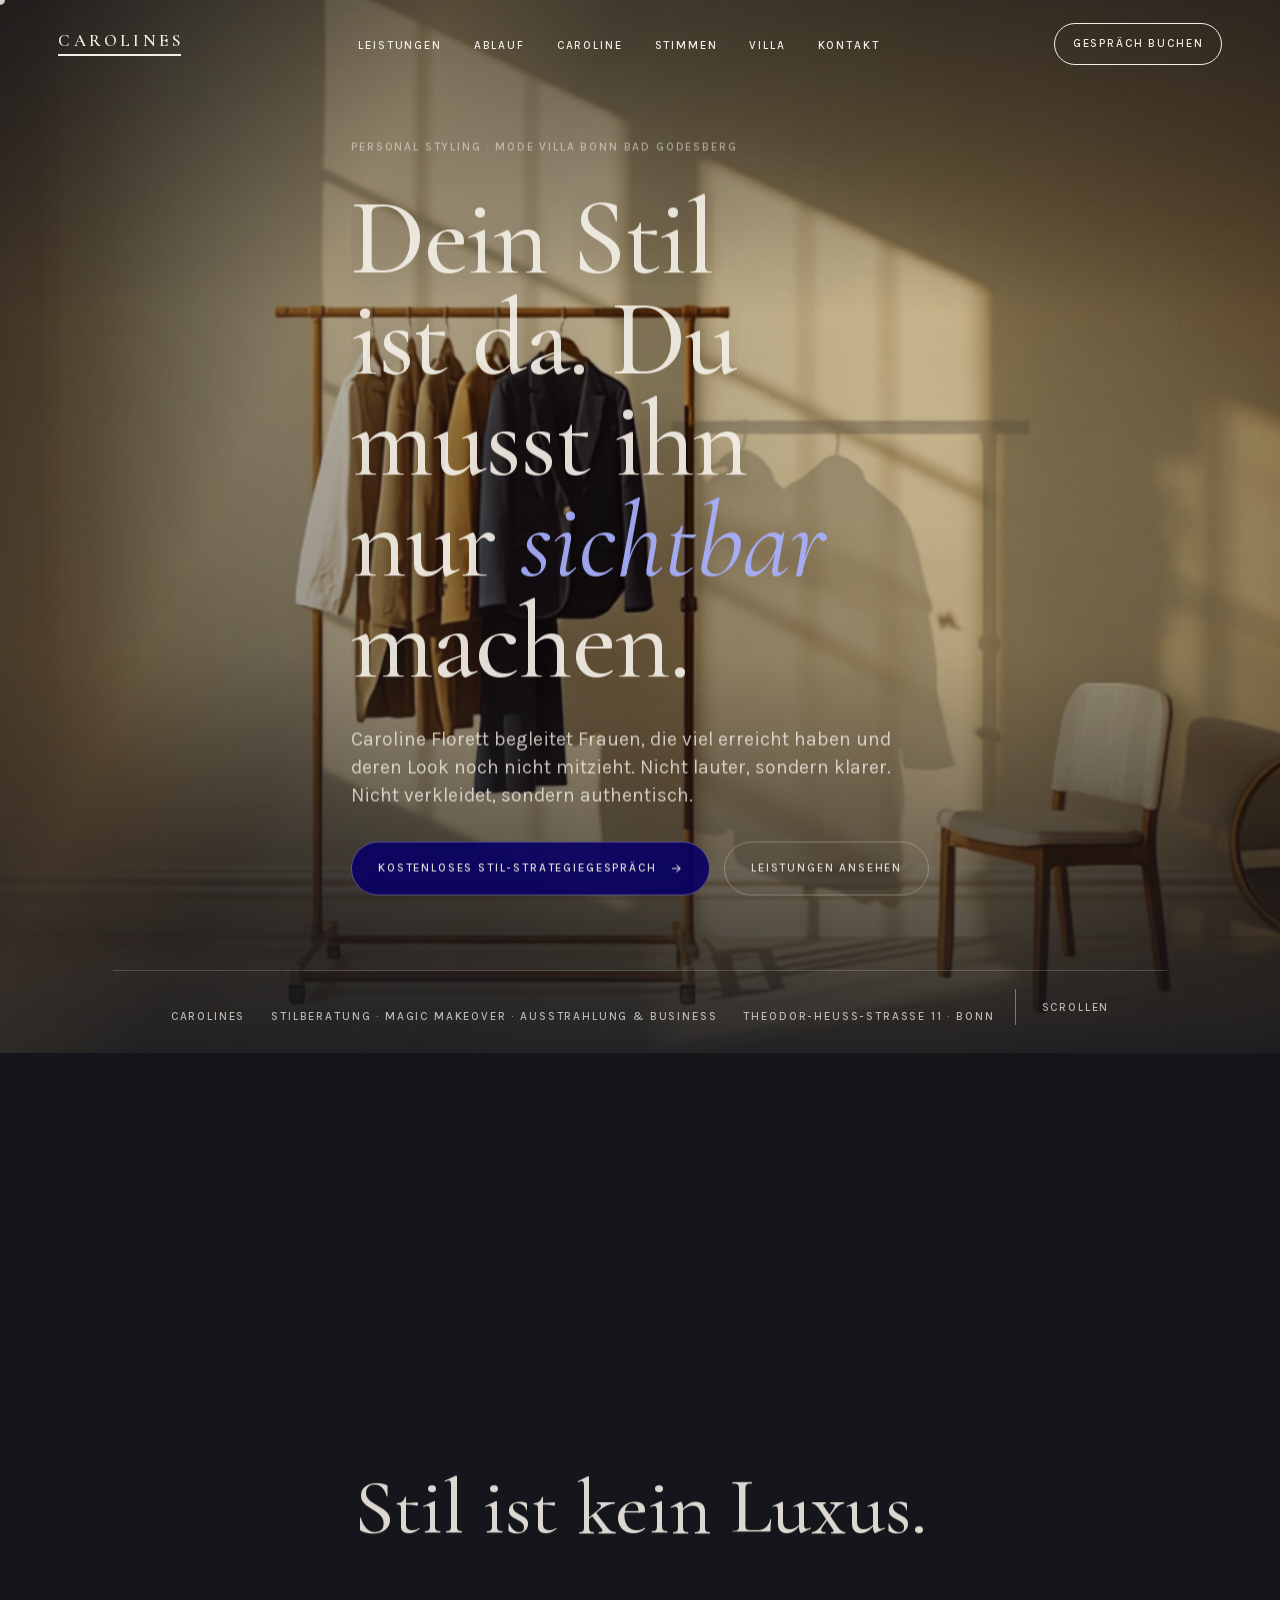
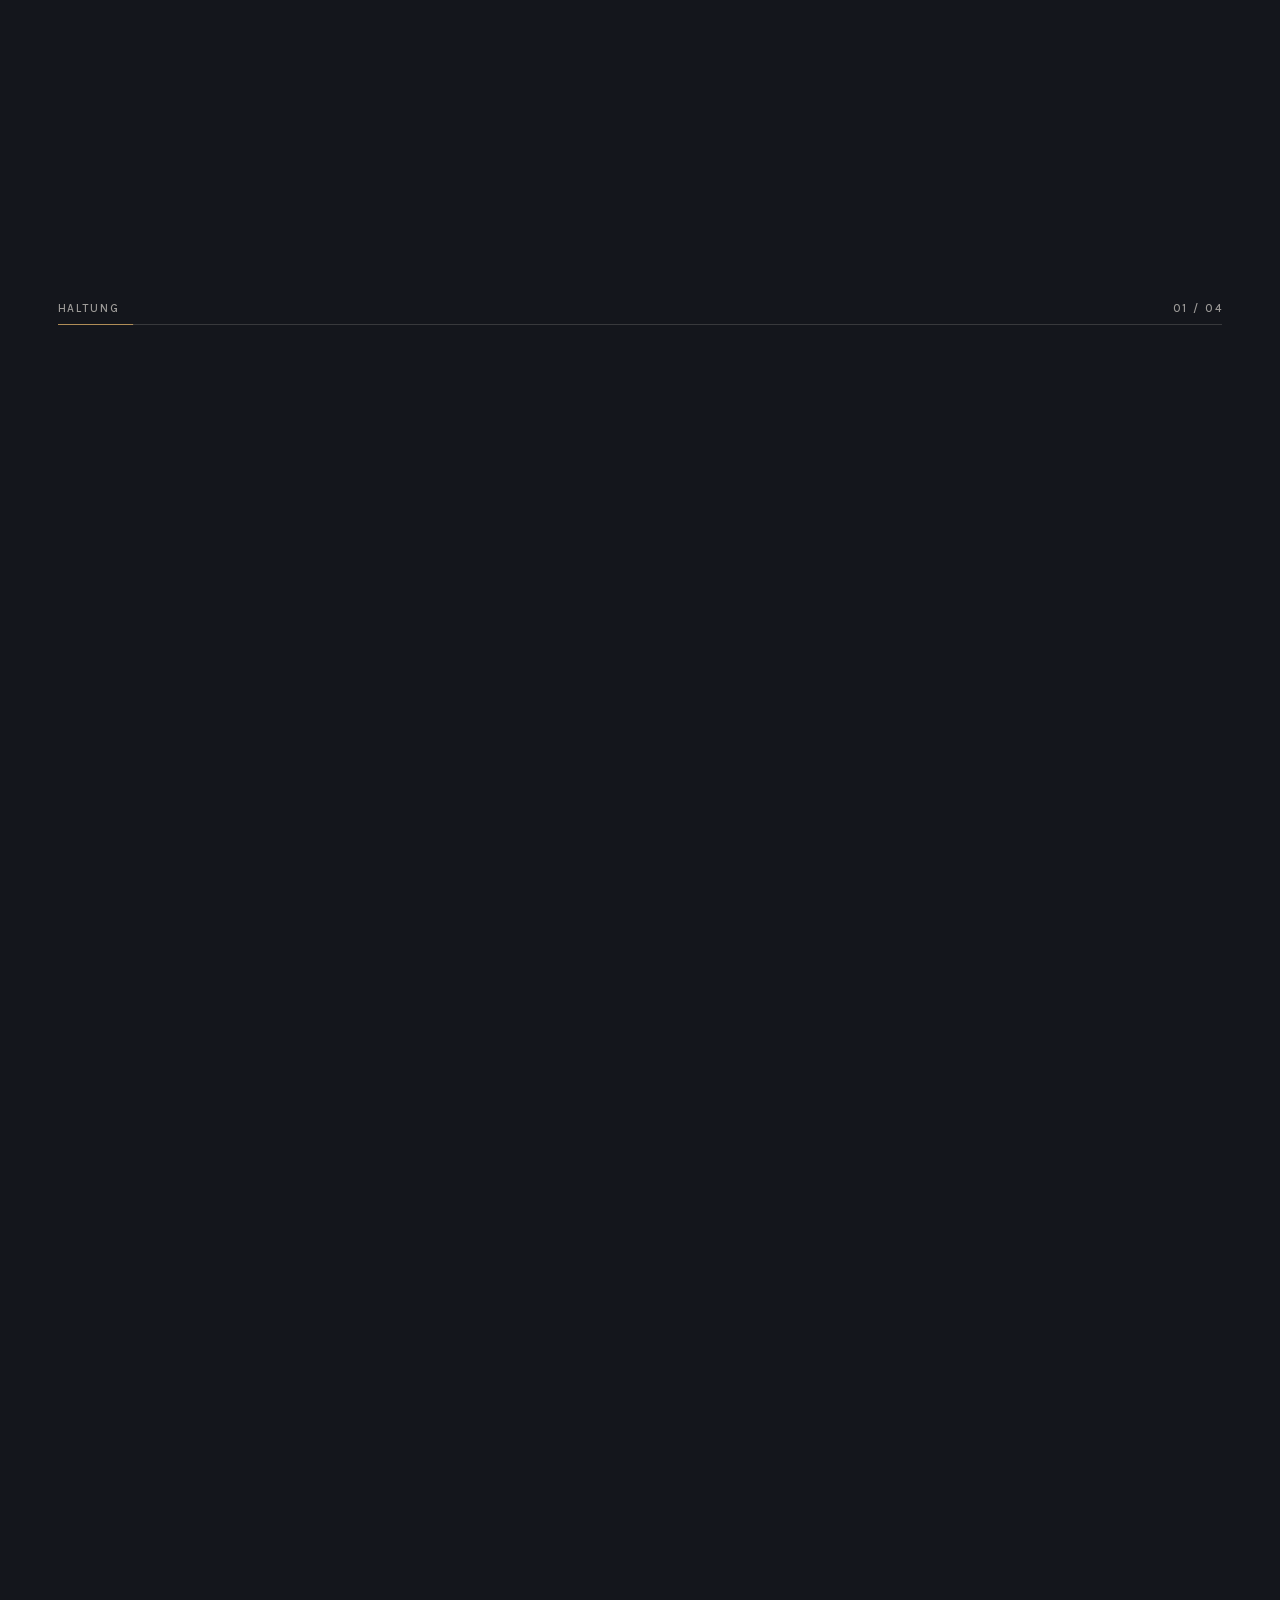
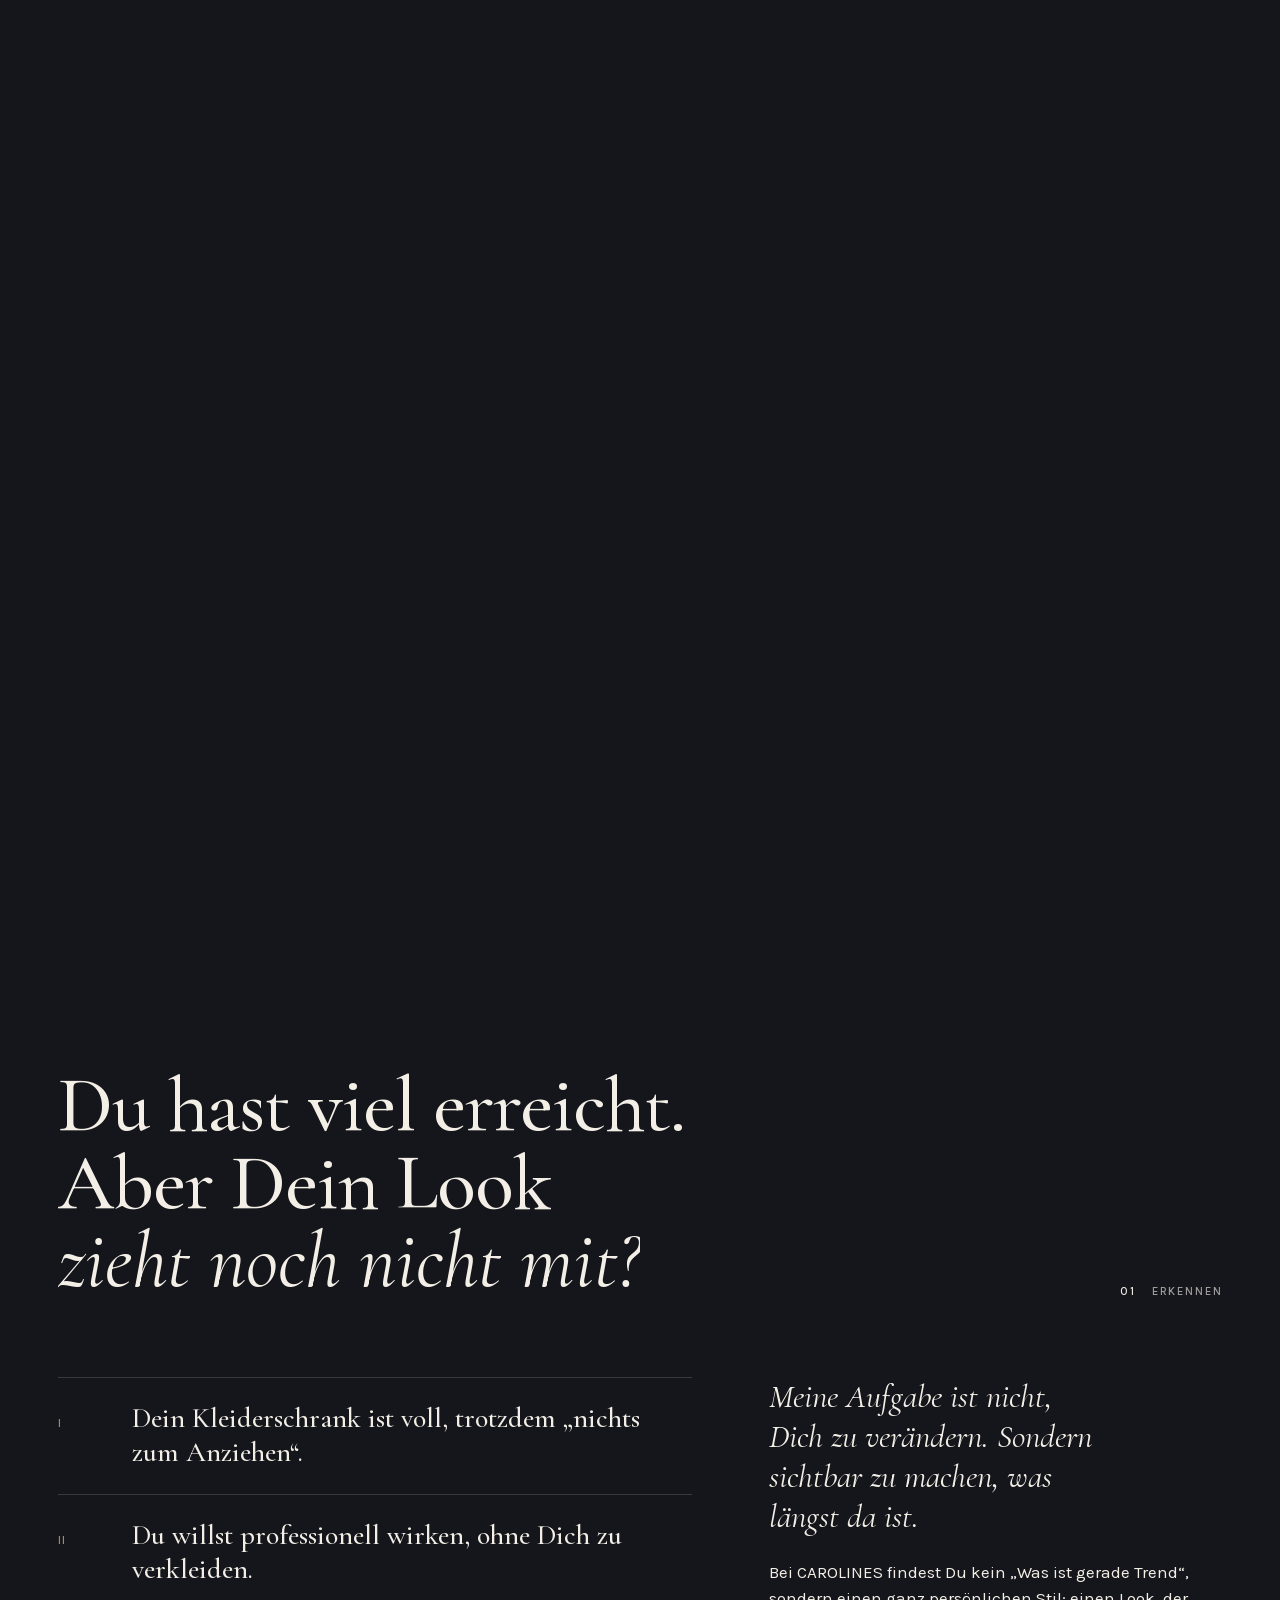
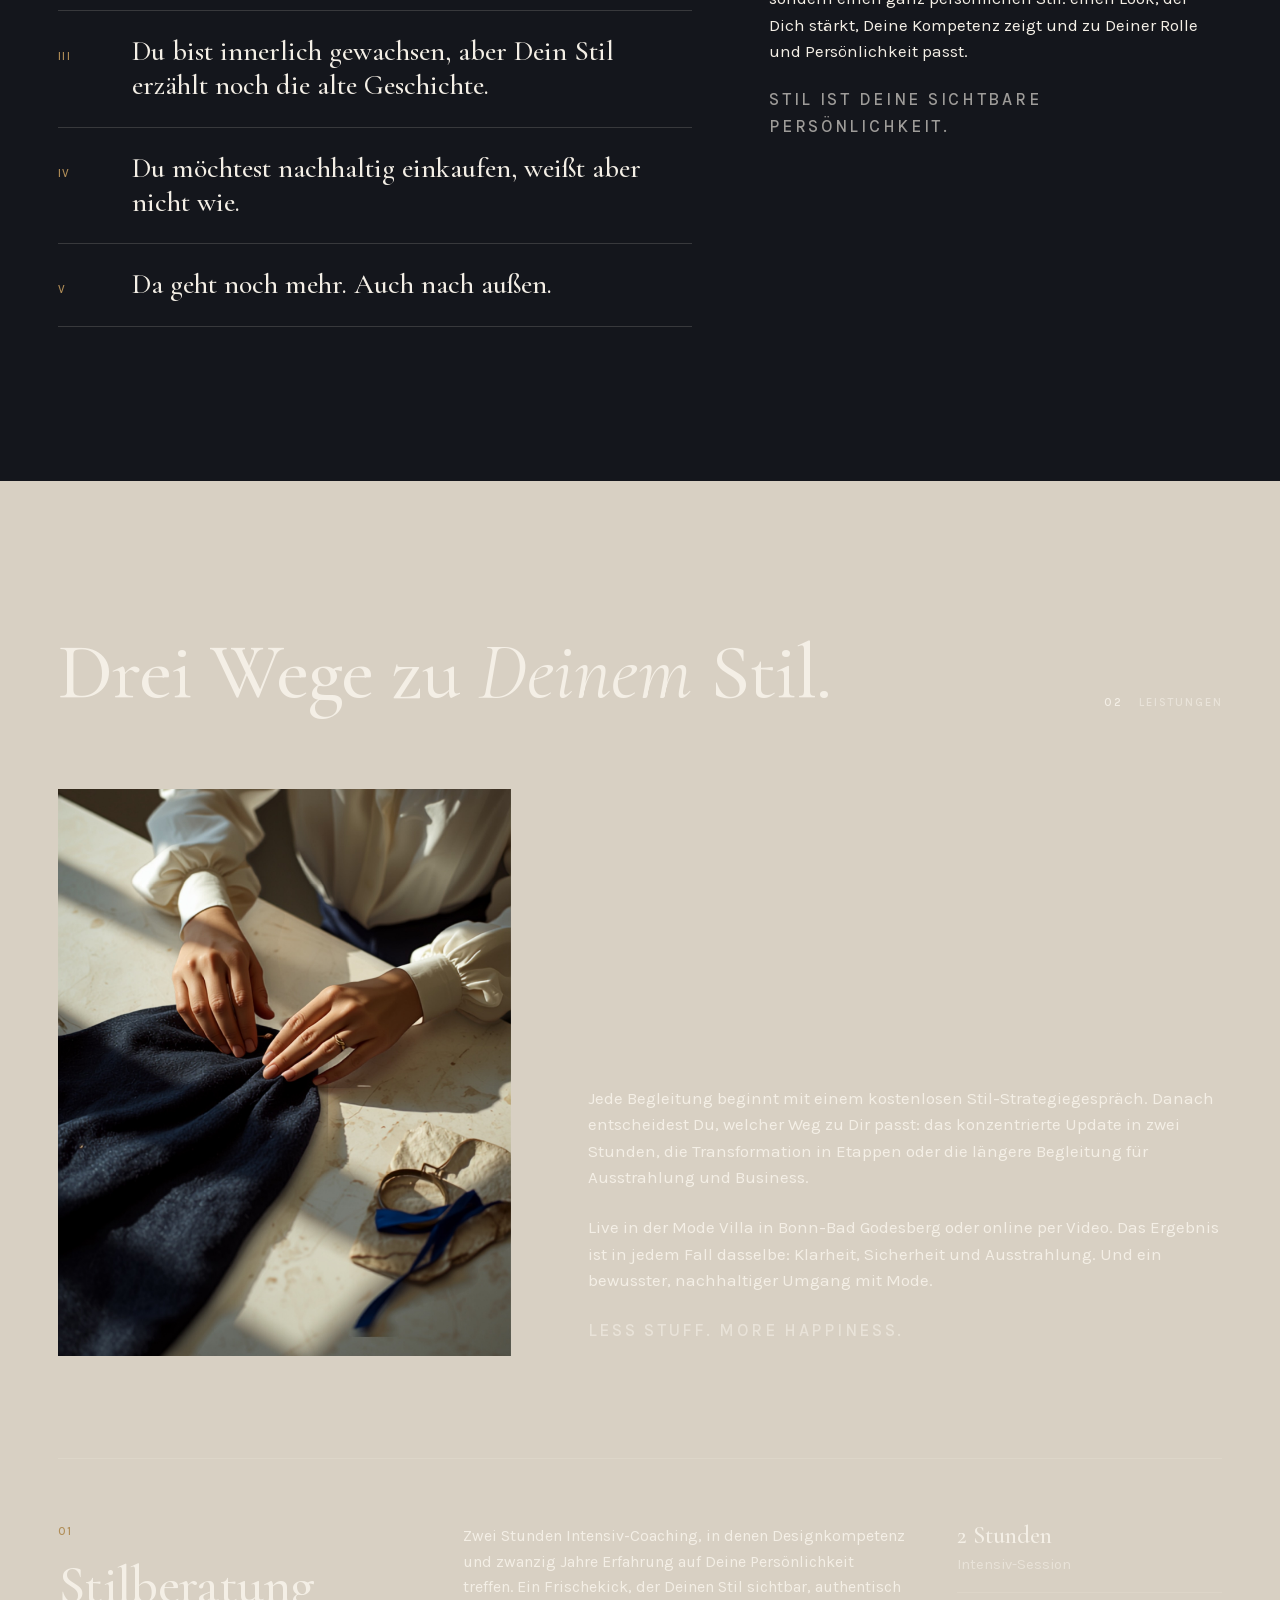
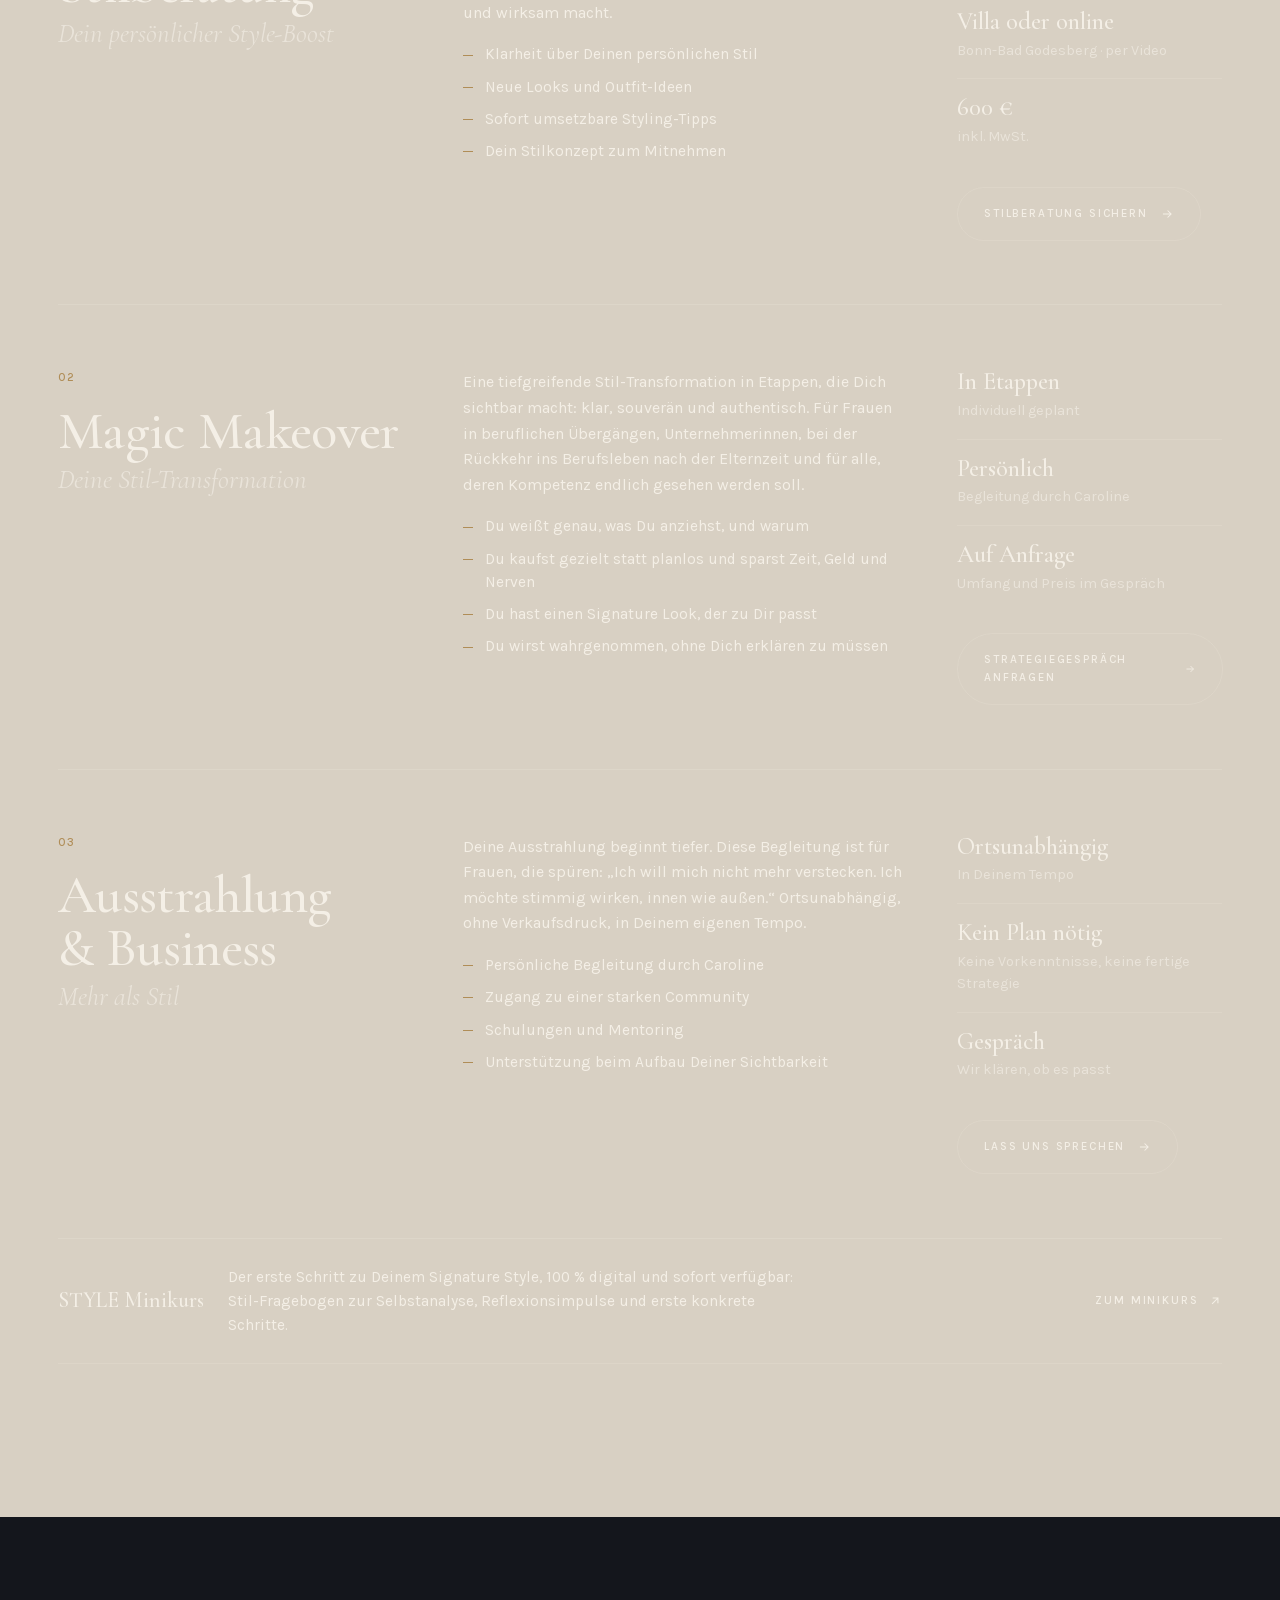
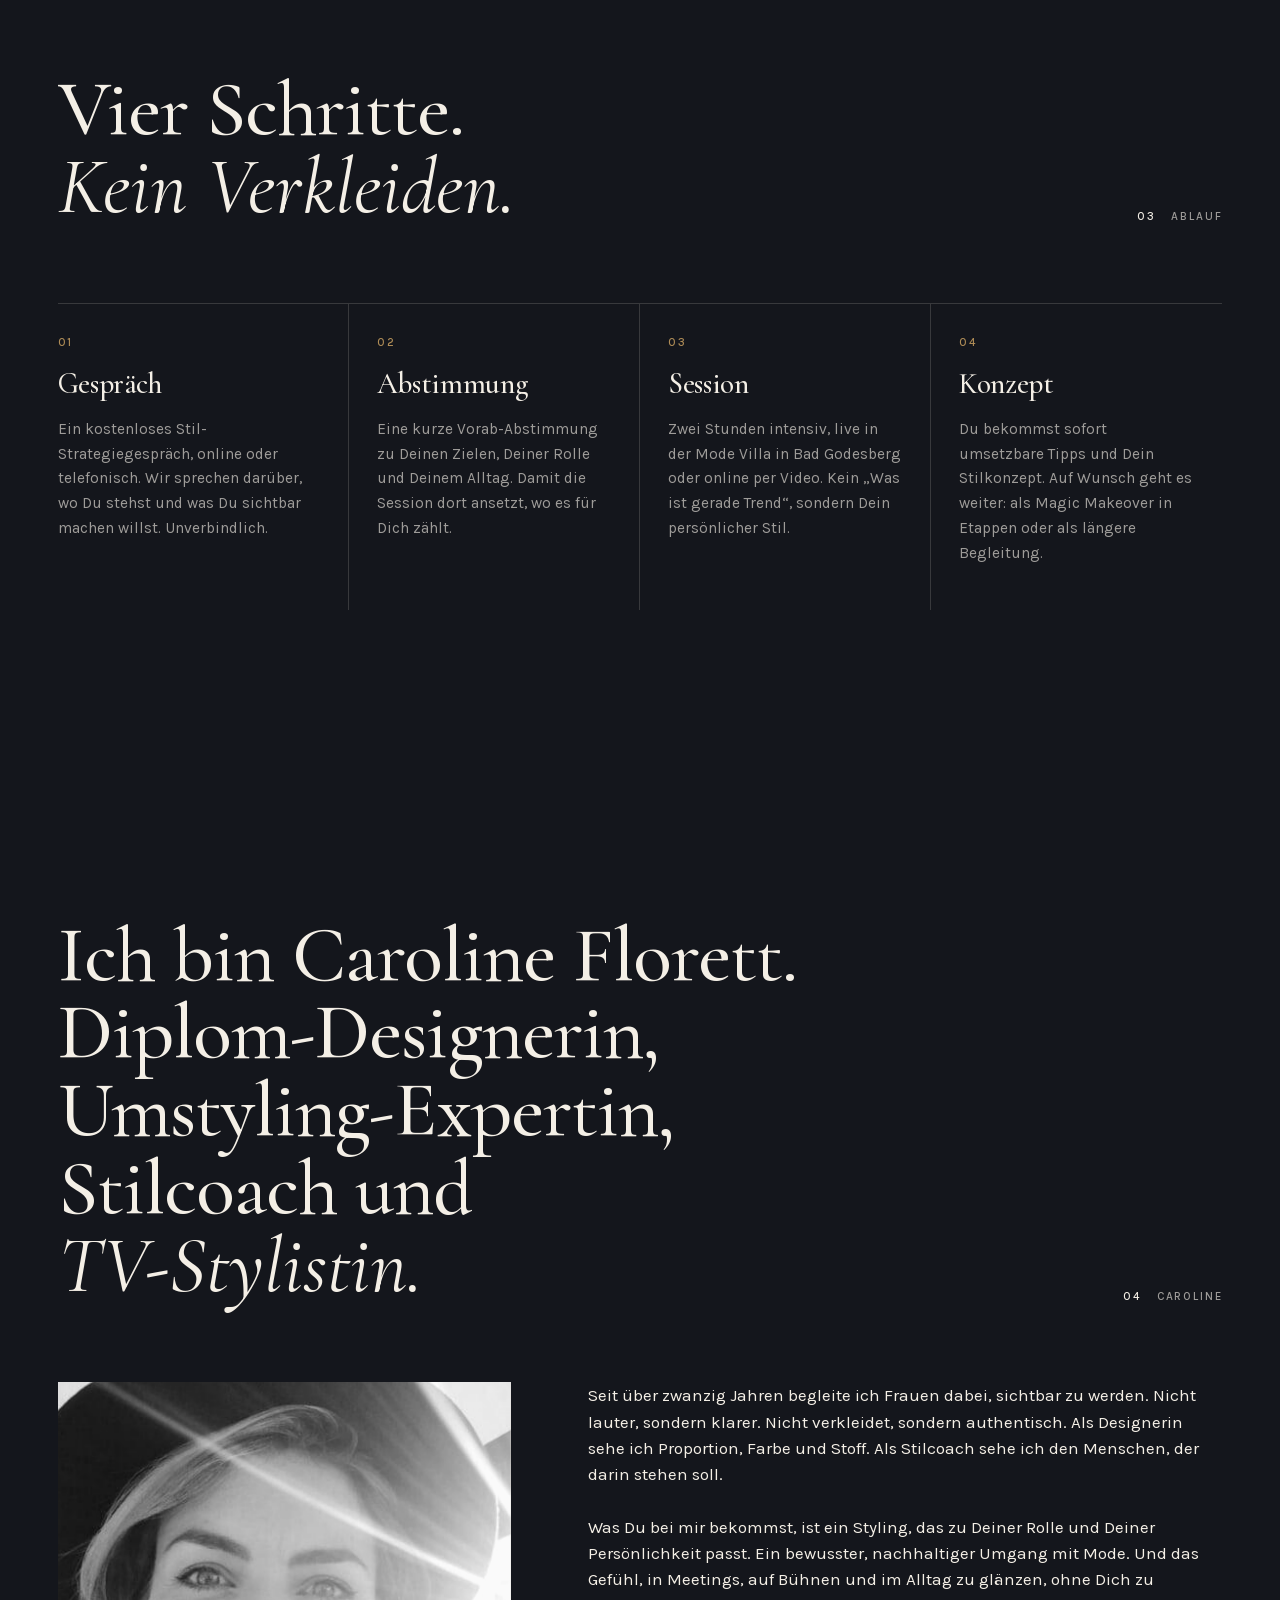
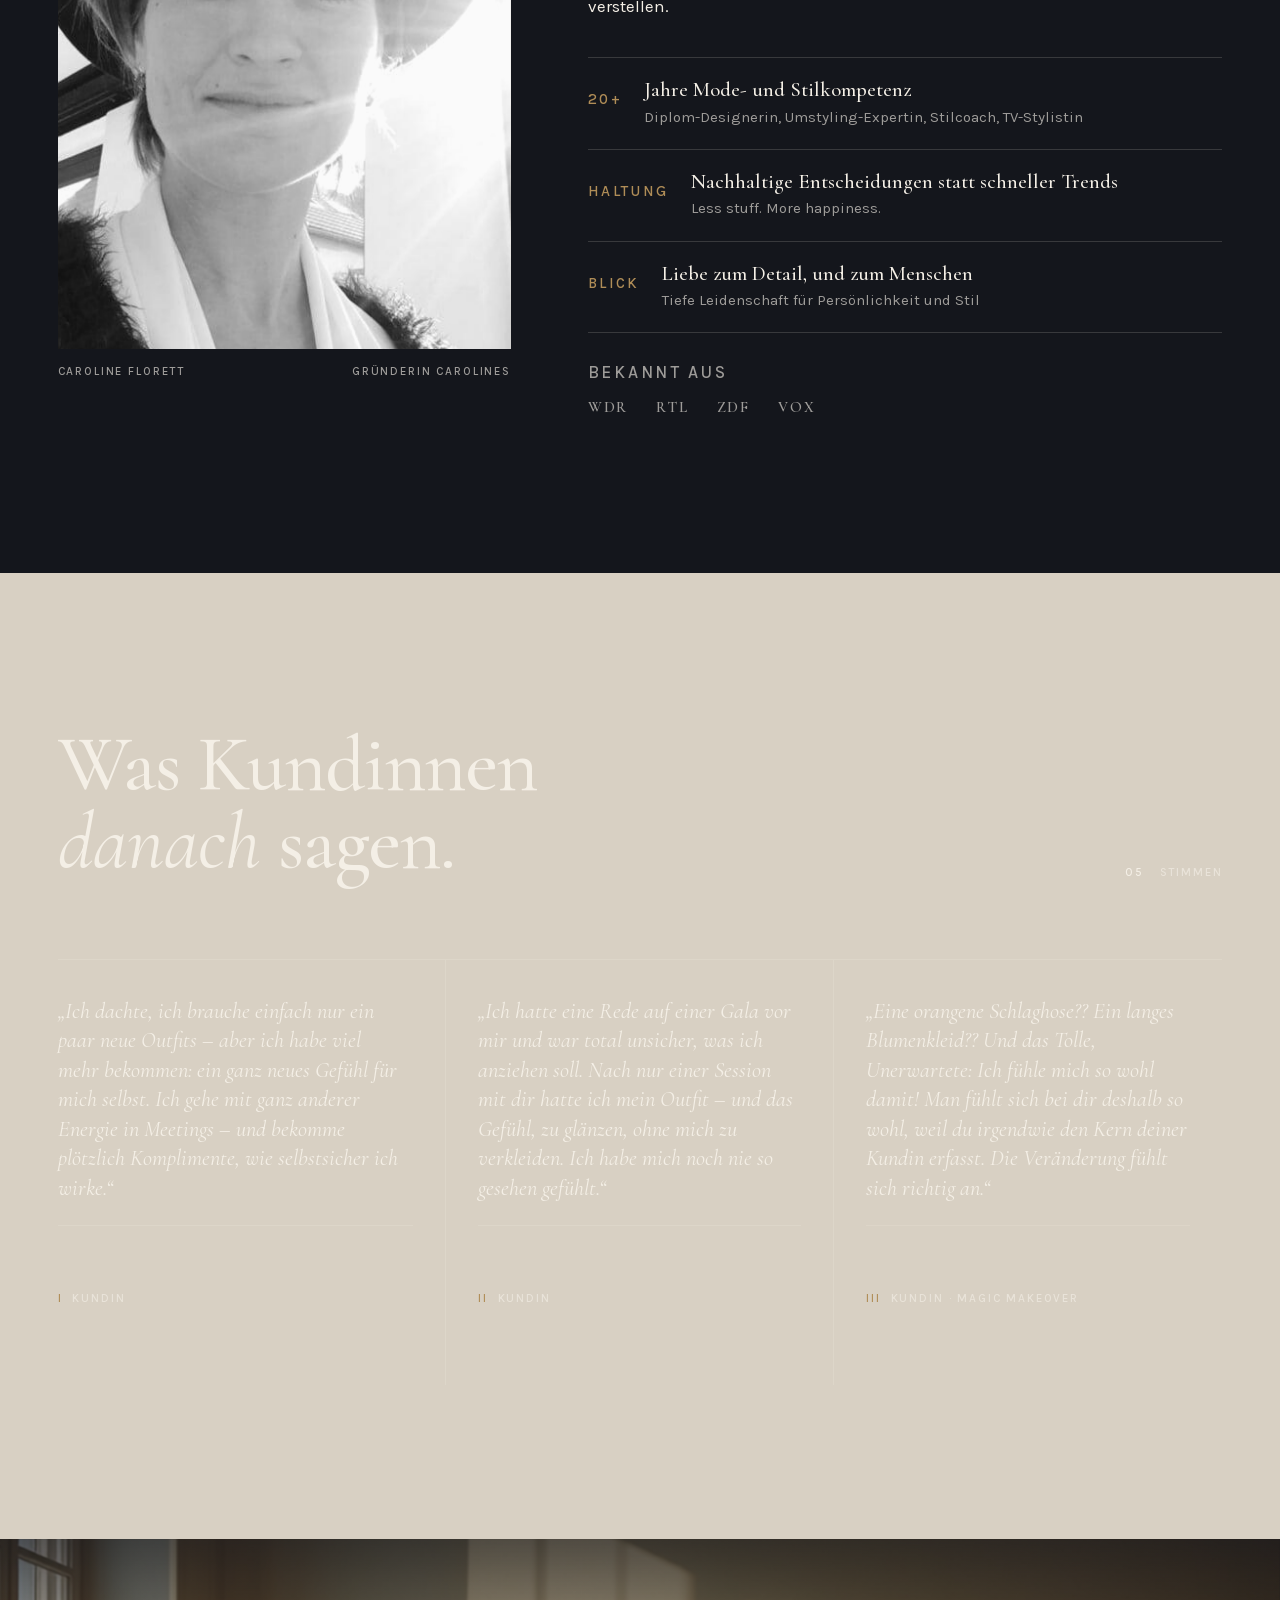
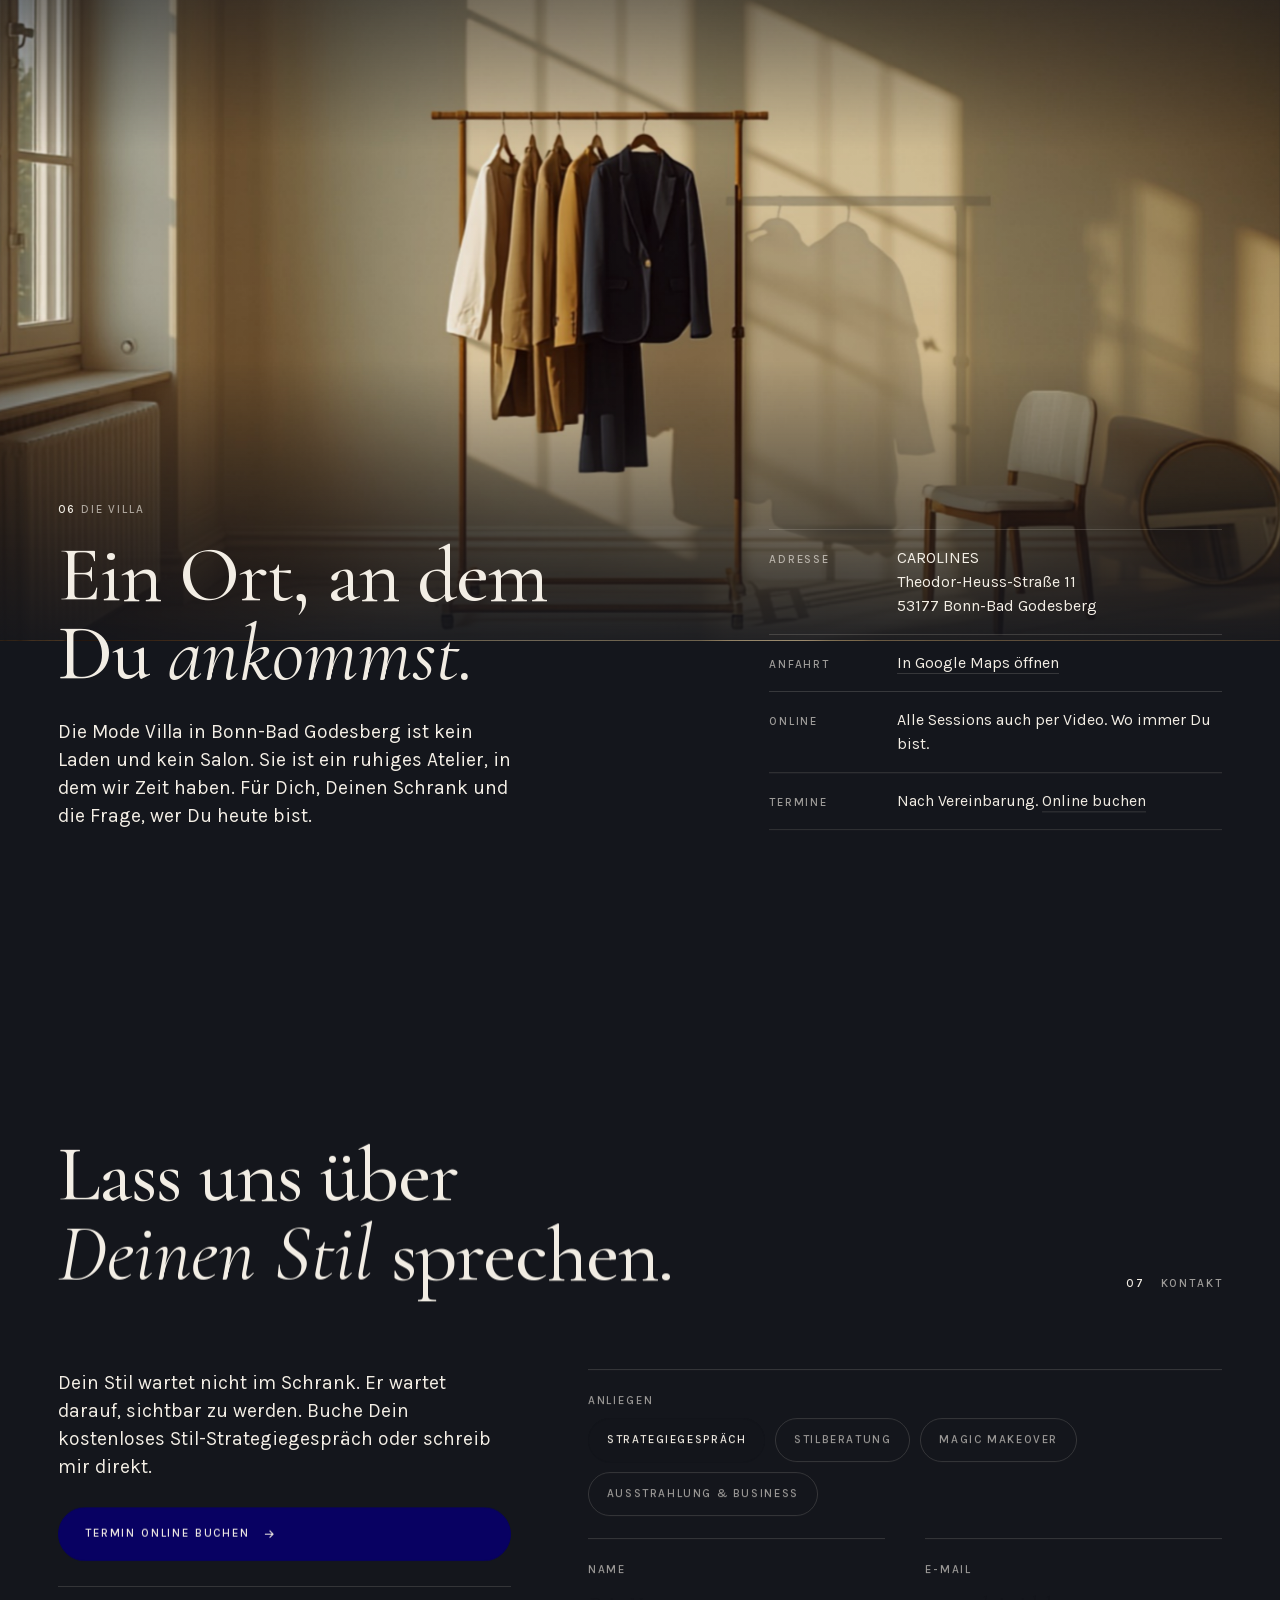
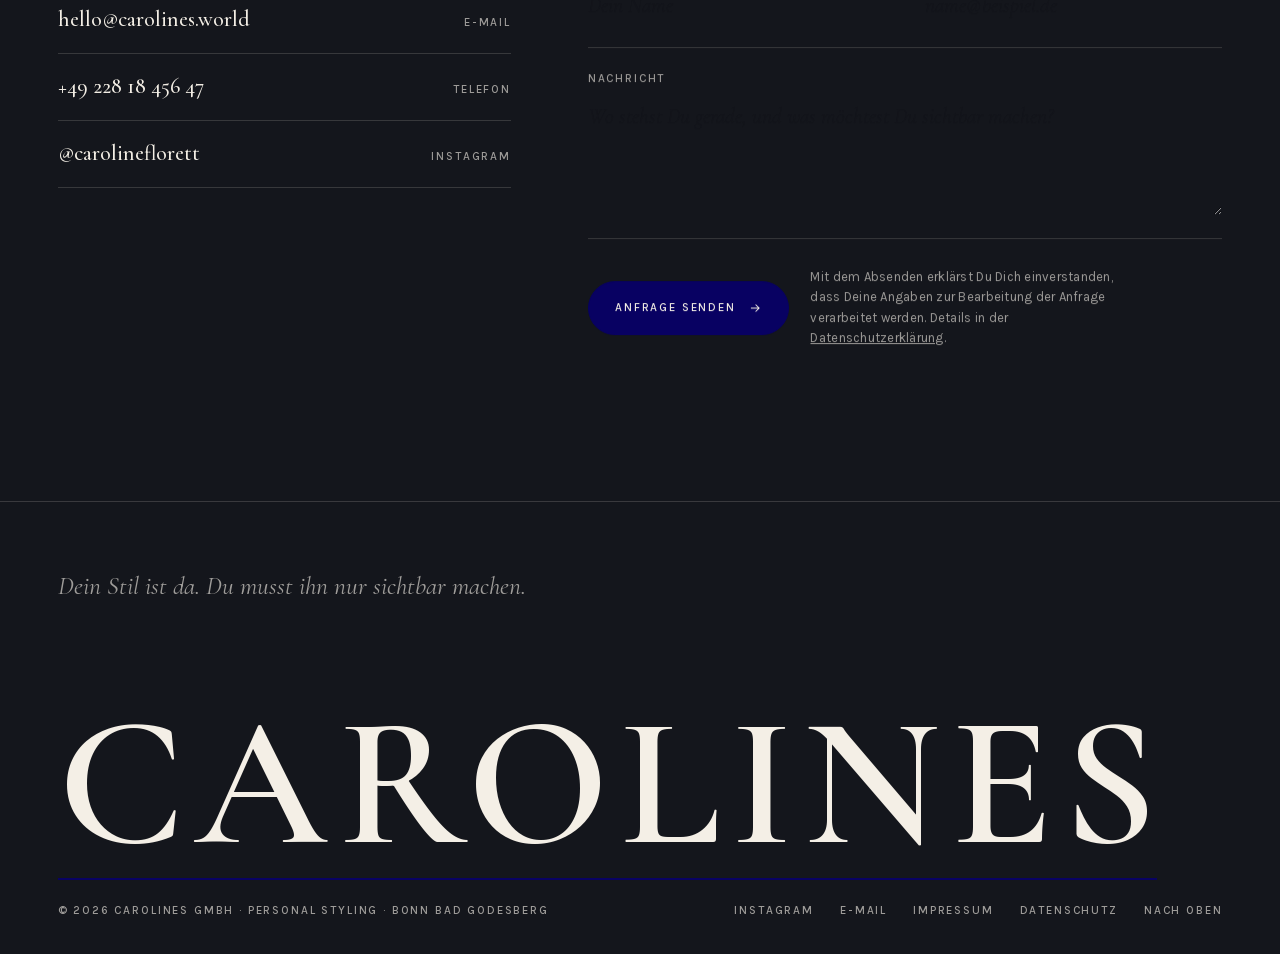
==== carolines/index.html @ de47ac22 "CAROLINES: Website-Entwurf für Personal-Styling-Atelier in Bonn Bad Godesberg Neuer Unterordner caro" ====
<!DOCTYPE html>
<html lang="de" class="theme-dark">
<head>
<meta charset="utf-8">
<meta name="viewport" content="width=device-width, initial-scale=1">
<title>CAROLINES — Personal Styling in Bonn Bad Godesberg · Caroline Florett</title>
<meta name="description" content="CAROLINES ist das Personal-Styling-Atelier von Caroline Florett in der Mode Villa in Bonn Bad Godesberg. Stilberatung, Magic Makeover, Ausstrahlung & Business. Dein Stil ist da. Du musst ihn nur sichtbar machen.">
<meta name="robots" content="noindex">
<meta property="og:title" content="CAROLINES — Dein Stil ist da. Du musst ihn nur sichtbar machen.">
<meta property="og:description" content="Personal Styling mit Caroline Florett in der Mode Villa in Bonn Bad Godesberg. Stilberatung, Magic Makeover, Ausstrahlung & Business.">
<meta property="og:type" content="website">
<meta property="og:image" content="https://vertexstudio.digital/carolines/assets/hero.jpg">
<meta property="og:image:width" content="1920">
<meta property="og:image:height" content="1080">
<meta property="og:locale" content="de_DE">
<meta name="twitter:card" content="summary_large_image">
<meta name="twitter:image" content="https://vertexstudio.digital/carolines/assets/hero.jpg">
<link rel="canonical" href="https://vertexstudio.digital/carolines/">
<meta name="theme-color" content="#14161c">
<link rel="icon" href="data:image/svg+xml,%3Csvg xmlns='http://www.w3.org/2000/svg' viewBox='0 0 32 32'%3E%3Crect width='32' height='32' fill='%23f4efe6'/%3E%3Ctext x='16' y='21' text-anchor='middle' font-family='Georgia,serif' font-size='19' fill='%23090263'%3EC%3C/text%3E%3Crect x='7' y='25' width='18' height='1.4' fill='%23090263'/%3E%3C/svg%3E">
<script type="application/ld+json">
{"@context":"https://schema.org","@type":"ProfessionalService","@id":"https://www.carolines.world/#atelier","name":"CAROLINES","alternateName":"CAROLINES GmbH","description":"Personal-Styling-Atelier von Caroline Florett in Bonn Bad Godesberg: Stilberatung, Magic Makeover, Ausstrahlung & Business.","url":"https://www.carolines.world/","telephone":"+49 228 1845647","email":"hello@carolines.world","founder":{"@type":"Person","name":"Caroline Florett","jobTitle":"Diplom-Designerin, Stilcoach, TV-Stylistin"},"address":{"@type":"PostalAddress","streetAddress":"Theodor-Heuss-Straße 11","postalCode":"53177","addressLocality":"Bonn","addressRegion":"Nordrhein-Westfalen","addressCountry":"DE"},"areaServed":[{"@type":"City","name":"Bonn"},{"@type":"Country","name":"Deutschland"}],"sameAs":["https://www.instagram.com/carolineflorett"],"makesOffer":[{"@type":"Offer","name":"Stilberatung","description":"2 Stunden Intensiv-Coaching, live in der Mode Villa Bonn-Bad Godesberg oder online","price":"600","priceCurrency":"EUR"},{"@type":"Offer","name":"Magic Makeover","description":"Individuelle Stil-Transformation in Etappen"},{"@type":"Offer","name":"Ausstrahlung & Business","description":"Persönliche Begleitung, Community, Schulungen und Mentoring"}]}
</script>
<link rel="preload" href="assets/hero.jpg" as="image" fetchpriority="high">
<link rel="stylesheet" href="fonts.css">
<style>
/* ============================================================
   CAROLINES — Design system
   These: „Sichtbar machen, was längst da ist.“
   Villa-Atelier im späten Nachmittagslicht: Elfenbein trägt, Stein
   gliedert, Tinte spricht, Kobalt setzt einen einzigen Punkt,
   Messing bleibt ein Detail. Fonts: Cormorant Garamond (Display),
   Karla (Text/Meta). Motion: GSAP + ScrollTrigger + Lenis.
   ============================================================ */
:root{
  --ivory:#f4efe6; --ivory-2:#ece6da; --stone:#d8d0c3; --stone-2:#c6bdad;
  --ink:#14161c; --ink-2:#1c1f27; --ink-3:#262a34;
  --cobalt:#090263; --cobalt-2:#1a139a; --brass:#b08d57;
  --bg:var(--ink); --fg:var(--ivory); --fg-mute:rgba(244,239,230,.62); --line:rgba(244,239,230,.16);
  --accent:var(--cobalt); --accent-on-dark:#8f95ff;
  --display:"Cormorant Garamond",Georgia,"Times New Roman",serif;
  --text:"Karla",system-ui,-apple-system,"Segoe UI",sans-serif;
  --gutter:clamp(20px,4.5vw,72px);
  --max:1480px;
  --ease:cubic-bezier(.16,1,.3,1);
}
html.theme-light{ --bg:var(--ivory); --fg:var(--ink); --fg-mute:rgba(20,22,28,.62); --line:rgba(20,22,28,.14); }
*{box-sizing:border-box;margin:0;padding:0}
html{scroll-behavior:auto;-webkit-text-size-adjust:100%}
html.lenis,html.lenis body{height:auto}
.lenis.lenis-smooth{scroll-behavior:auto!important}
body{
  background:var(--bg);color:var(--fg);font-family:var(--text);font-weight:400;
  line-height:1.55;font-size:clamp(16px,1.02vw,18px);
  transition:background-color .9s var(--ease),color .9s var(--ease);
  -webkit-font-smoothing:antialiased;overflow-x:clip;
}
::selection{background:var(--cobalt);color:var(--ivory)}
a{color:inherit;text-decoration:none}
img{display:block;max-width:100%}
button{font:inherit;color:inherit;background:none;border:0;cursor:pointer}
:focus-visible{outline:2px solid var(--brass);outline-offset:4px}
.sr{position:absolute;width:1px;height:1px;overflow:hidden;clip:rect(0 0 0 0);white-space:nowrap}
.wrap{max-width:var(--max);margin:0 auto;padding-left:var(--gutter);padding-right:var(--gutter)}

/* type roles */
.meta{font-family:var(--text);font-size:11.5px;letter-spacing:.16em;text-transform:uppercase;color:var(--fg-mute);font-weight:500}
.meta b{color:var(--fg);font-weight:500}
.brass{color:var(--brass)}
em.i,.i{font-family:var(--display);font-style:italic;font-weight:400;letter-spacing:0}
h1,h2,h3{font-family:var(--display);font-weight:500;letter-spacing:-.012em;line-height:.98;text-wrap:balance}
.h-xl{font-size:clamp(48px,8.4vw,146px);line-height:.94}
.h-l{font-size:clamp(40px,6.2vw,104px)}
.h-m{font-size:clamp(32px,4.2vw,64px)}
.h-s{font-size:clamp(24px,2.3vw,34px);letter-spacing:0}
.lead{font-size:clamp(18px,1.5vw,23px);line-height:1.45;max-width:38ch}
p{max-width:64ch}
.mute{color:var(--fg-mute)}
.rule{border:0;border-top:1px solid var(--line)}
.cobalt{color:var(--cobalt)}
html.theme-dark .cobalt{color:var(--accent-on-dark)}
[data-theme="dark"] .cobalt{color:var(--accent-on-dark)}

/* motion foundation: without JS everything stays visible */
html.has-motion [data-split],html.has-motion [data-reveal],html.has-motion [data-clip]{visibility:hidden}
.w-mask{display:inline-block;overflow:hidden;vertical-align:bottom;padding-bottom:.12em;margin-bottom:-.12em}
.w{display:inline-block;will-change:transform,opacity}
[data-clip]{overflow:hidden}

/* ---------- wordmark ---------- */
.mark{display:inline-flex;flex-direction:column;align-items:flex-start;gap:5px;font-family:var(--display);font-weight:600;letter-spacing:.2em;font-size:17px;line-height:1;text-transform:uppercase;padding-left:.05em}
.mark i{display:block;width:calc(100% - .2em);height:1.5px;background:currentColor}

/* ---------- nav ---------- */
.nav{position:fixed;inset:0 0 auto 0;z-index:60;height:88px;padding:0 var(--gutter);display:flex;align-items:center;justify-content:space-between;color:var(--fg);transition:color .9s var(--ease)}
.menu-open .nav{color:var(--ivory)}
.nav ul{display:flex;gap:32px;list-style:none}
.nav ul a{font-size:11.5px;letter-spacing:.16em;text-transform:uppercase;font-weight:500;position:relative;padding:6px 0}
.nav ul a::after{content:"";position:absolute;left:0;right:0;bottom:0;height:1px;background:currentColor;transform:scaleX(0);transform-origin:right;transition:transform .5s var(--ease)}
.nav ul a:hover::after{transform:scaleX(1);transform-origin:left}
.nav-cta{font-size:11.5px;letter-spacing:.16em;text-transform:uppercase;font-weight:500;border:1px solid currentColor;padding:11px 18px;border-radius:999px;transition:background .4s var(--ease),color .4s var(--ease)}
.nav-cta:hover{background:var(--fg);color:var(--bg)}
.menu-open .nav-cta:hover{background:var(--ivory);color:var(--ink)}
.burger{display:none;width:44px;height:44px;position:relative}
.burger span{position:absolute;left:12px;right:12px;height:1.5px;background:currentColor;transition:transform .5s var(--ease),top .5s var(--ease)}
.burger span:first-child{top:18px}.burger span:last-child{top:26px}
.menu-open .burger span:first-child{top:22px;transform:rotate(45deg)}
.menu-open .burger span:last-child{top:22px;transform:rotate(-45deg)}
.menu{position:fixed;inset:0;z-index:55;background:var(--ink);color:var(--ivory);display:none;flex-direction:column;justify-content:center;padding:var(--gutter)}
.menu-open .menu{display:flex}
.menu a{font-family:var(--display);font-size:clamp(38px,10vw,68px);font-weight:500;line-height:1.08;padding:8px 0;border-bottom:1px solid rgba(244,239,230,.12)}
.menu .meta{margin-top:28px;color:rgba(244,239,230,.6)}
@media (max-width:900px){.nav ul,.nav-cta{display:none}.burger{display:block}}

/* ---------- hero ---------- */
.hero{position:relative;min-height:100svh;display:grid;grid-template-rows:1fr auto;isolation:isolate;color:var(--ivory);overflow:hidden}
.hero-media{position:absolute;inset:0;z-index:-3;background:var(--ink)}
.hero-media img{width:100%;height:100%;object-fit:cover;object-position:62% 50%;transform:scale(1.12);transform-origin:60% 40%;filter:saturate(.92) contrast(1.02)}
.hero-tint{position:absolute;inset:0;z-index:-2;background:
  linear-gradient(180deg,rgba(20,22,28,.6) 0%,rgba(20,22,28,.12) 30%,rgba(20,22,28,.18) 62%,rgba(20,22,28,.86) 100%),
  linear-gradient(90deg,rgba(20,22,28,.55) 0%,rgba(20,22,28,.15) 45%,rgba(20,22,28,0) 70%)}
.hero-light{position:absolute;inset:-20%;z-index:-1;pointer-events:none;mix-blend-mode:soft-light;opacity:.55;
  background:linear-gradient(115deg,transparent 30%,rgba(255,232,190,.9) 47%,rgba(255,232,190,.2) 54%,transparent 66%);transform:translateX(-30%)}
.hero-inner{display:grid;align-content:end;gap:32px;padding-top:150px;padding-bottom:64px}
.hero h1{max-width:11ch;text-shadow:0 1px 40px rgba(20,22,28,.25)}
.hero h1 .cobalt{color:#a9b0ff}
.hero .lead{max-width:46ch;color:rgba(244,239,230,.86)}
.hero-actions{display:flex;flex-wrap:wrap;gap:14px;align-items:center}
.btn{display:inline-flex;align-items:center;gap:12px;font-size:11.5px;letter-spacing:.16em;text-transform:uppercase;font-weight:500;padding:17px 26px;border-radius:999px;border:1px solid var(--line);position:relative;overflow:hidden;transition:color .5s var(--ease),border-color .5s var(--ease);will-change:transform}
.btn::before{content:"";position:absolute;inset:0;background:var(--fg);transform:translateY(101%);transition:transform .55s var(--ease);border-radius:inherit}
.btn:hover::before{transform:translateY(0)}
.btn:hover{color:var(--bg);border-color:var(--fg)}
.btn>*{position:relative}
.btn .arr{width:14px;height:14px;transition:transform .5s var(--ease)}
.btn:hover .arr{transform:translateX(5px)}
.btn-solid{background:var(--cobalt);border-color:var(--cobalt);color:var(--ivory)}
.btn-solid::before{background:var(--ivory)}
.btn-solid:hover{color:var(--ink);border-color:var(--ivory)}
html.theme-light .btn-solid::before{background:var(--ink)}
html.theme-light .btn-solid:hover{color:var(--ivory);border-color:var(--ink)}
.hero .btn{border-color:rgba(244,239,230,.35);color:var(--ivory)}
.hero .btn::before{background:var(--ivory)}
.hero .btn:hover{color:var(--ink);border-color:var(--ivory)}
.hero-foot{display:flex;justify-content:space-between;align-items:flex-end;gap:20px;padding-bottom:28px;border-top:1px solid rgba(244,239,230,.2);padding-top:18px;color:rgba(244,239,230,.72)}
.hero-foot .meta{display:flex;gap:26px;flex-wrap:wrap;color:inherit}
.scroll-hint{display:flex;align-items:center;gap:12px}
.scroll-hint i{width:1px;height:36px;background:rgba(244,239,230,.4);display:block;position:relative;overflow:hidden}
.scroll-hint i::after{content:"";position:absolute;left:0;top:-100%;width:100%;height:100%;background:var(--ivory);animation:drop 2s var(--ease) infinite}
@keyframes drop{0%{top:-100%}60%{top:100%}100%{top:100%}}
@media (max-width:640px){.hero-foot .meta span:nth-child(3){display:none}.hero-media img{object-position:70% 50%}}

/* ---------- manifest (sticky scrub) ---------- */
.manifest{height:340vh;position:relative}
.manifest-stage{position:sticky;top:0;height:100svh;display:grid;place-items:center;overflow:hidden}
.manifest-line{position:absolute;text-align:center;padding:0 var(--gutter);max-width:18ch;font-family:var(--display);font-weight:500}
.manifest-line b{font-weight:600}
.manifest-idx{position:absolute;bottom:36px;left:var(--gutter);right:var(--gutter);display:flex;justify-content:space-between}
.manifest-bar{position:absolute;left:var(--gutter);right:var(--gutter);bottom:28px;height:1px;background:var(--line)}
.manifest-bar i{position:absolute;left:0;top:0;height:100%;width:100%;background:var(--brass);transform-origin:left;transform:scaleX(0)}

/* ---------- generic section ---------- */
.sec{padding:clamp(96px,12vw,190px) 0;position:relative}
.sec-head{display:grid;grid-template-columns:1fr auto;align-items:end;gap:24px;margin-bottom:clamp(44px,6vw,88px)}
.sec-head .meta{display:flex;gap:16px;white-space:nowrap}
.sec-head h2{max-width:20ch}
@media (max-width:760px){.sec-head{grid-template-columns:1fr}.sec-head .meta{order:-1}}
.stone{background:var(--stone);--bg:var(--stone)}
html.theme-light .stone{--line:rgba(20,22,28,.16)}

/* ---------- erkennen ---------- */
.rec-grid{display:grid;grid-template-columns:minmax(0,7fr) minmax(0,5fr);gap:clamp(40px,6vw,120px);align-items:start}
.rec-list{list-style:none;border-top:1px solid var(--line)}
.rec-list li{display:grid;grid-template-columns:56px 1fr;gap:18px;align-items:baseline;padding:24px 0;border-bottom:1px solid var(--line);font-family:var(--display);font-size:clamp(22px,2.2vw,34px);line-height:1.2;font-weight:500}
.rec-list li span{font-family:var(--text);font-size:11.5px;letter-spacing:.16em;color:var(--brass);font-weight:500}
.rec-aside{position:sticky;top:130px;display:grid;gap:22px}
.rec-aside p{font-size:clamp(17px,1.25vw,20px);line-height:1.55}
.rec-aside .big{font-family:var(--display);font-style:italic;font-weight:400;font-size:clamp(28px,2.6vw,40px);line-height:1.2;max-width:22ch;color:var(--fg)}
@media (max-width:900px){.rec-grid{grid-template-columns:1fr}.rec-aside{position:static}}

/* ---------- leistungen ---------- */
.svc-intro{display:grid;grid-template-columns:minmax(0,5fr) minmax(0,7fr);gap:clamp(40px,6vw,120px);align-items:end;margin-bottom:clamp(56px,8vw,120px)}
.svc-intro figure{position:relative;aspect-ratio:4/5;max-height:70vh;overflow:hidden;background:var(--stone)}
.svc-intro figure .frame{position:absolute;inset:0}
.svc-intro figure img{width:100%;height:112%;object-fit:cover;object-position:center 40%;will-change:transform}
.svc-intro figcaption{margin-top:14px;display:flex;justify-content:space-between;gap:16px}
.svc-intro .copy{display:grid;gap:24px;padding-bottom:12px}
.svc-intro .copy p{font-size:clamp(17px,1.3vw,21px);line-height:1.55}
.svc{display:grid;grid-template-columns:minmax(0,4fr) minmax(0,5fr) minmax(0,3fr);gap:clamp(24px,4vw,64px);padding:clamp(40px,5vw,72px) 0;border-top:1px solid var(--line);align-items:start}
.svc:last-of-type{border-bottom:1px solid var(--line)}
.svc .num{display:block;font-size:11.5px;letter-spacing:.16em;color:var(--brass);font-weight:500;margin-bottom:18px}
.svc h3{font-size:clamp(34px,4.2vw,66px);line-height:.98}
.svc h3 small{display:block;font-family:var(--display);font-style:italic;font-weight:400;font-size:.5em;margin-top:.35em;color:var(--fg-mute);letter-spacing:0}
.svc .body{display:grid;gap:18px}
.svc .body p{font-size:clamp(16px,1.15vw,18.5px);line-height:1.6}
.svc ul{list-style:none;display:grid;gap:9px}
.svc li{padding-left:22px;position:relative;font-size:15.5px;line-height:1.5}
.svc li::before{content:"";position:absolute;left:0;top:.72em;width:10px;height:1px;background:var(--brass)}
.svc .side{display:grid;gap:0;position:sticky;top:130px}
.svc .fact{display:grid;gap:4px;padding:16px 0;border-top:1px solid var(--line)}
.svc .fact:first-child{border-top:0;padding-top:0}
.svc .fact strong{font-family:var(--display);font-weight:500;font-size:clamp(22px,1.9vw,30px);line-height:1.1}
.svc .fact span{font-size:14.5px;color:var(--fg-mute)}
.svc .btn{justify-self:start;margin-top:22px}
.svc-note{display:grid;grid-template-columns:auto 1fr auto;gap:24px;align-items:center;padding:26px 0;border-bottom:1px solid var(--line);font-size:15.5px}
.svc-note strong{font-family:var(--display);font-weight:500;font-size:clamp(20px,1.7vw,26px)}
.svc-note a.more{display:inline-flex;align-items:center;gap:10px;font-size:11.5px;letter-spacing:.16em;text-transform:uppercase;font-weight:500;white-space:nowrap}
.svc-note a.more .arr{width:14px;height:14px;transition:transform .5s var(--ease)}
.svc-note a.more:hover .arr{transform:translate(4px,-4px)}
@media (max-width:1000px){.svc{grid-template-columns:1fr 1fr}.svc .side{grid-column:1/-1;position:static;grid-template-columns:repeat(3,auto);justify-content:start;gap:0 40px}.svc .fact{border-top:0;padding:0}.svc .btn{grid-column:1/-1}}
@media (max-width:900px){.svc-intro{grid-template-columns:1fr}.svc-intro figure{aspect-ratio:4/3;max-height:none}}
@media (max-width:640px){.svc{grid-template-columns:1fr}.svc .side{grid-template-columns:1fr;gap:0}.svc .fact{border-top:1px solid var(--line);padding:14px 0}.svc .fact:first-child{border-top:0;padding-top:0}.svc-note{grid-template-columns:1fr}}

/* ---------- ablauf ---------- */
.steps{display:grid;grid-template-columns:repeat(4,1fr);border-top:1px solid var(--line)}
.step{padding:30px 28px 44px 0;border-right:1px solid var(--line);display:grid;align-content:start;gap:18px;min-height:300px}
.step:last-child{border-right:0}
.step:not(:first-child){padding-left:28px}
.step .num{font-size:11.5px;letter-spacing:.16em;color:var(--brass);font-weight:500}
.step h3{font-size:clamp(26px,2.3vw,38px)}
.step p{font-size:15.5px;color:var(--fg-mute);line-height:1.6}
@media (max-width:900px){.steps{grid-template-columns:1fr 1fr}.step{border-right:0;border-bottom:1px solid var(--line);padding-left:0!important;min-height:0}}
@media (max-width:520px){.steps{grid-template-columns:1fr}}

/* ---------- caroline ---------- */
.about-grid{display:grid;grid-template-columns:minmax(0,5fr) minmax(0,7fr);gap:clamp(40px,6vw,120px);align-items:start}
.portrait{position:relative}
.portrait .frame{aspect-ratio:4/5;overflow:hidden;background:var(--stone)}
.portrait img{width:100%;height:112%;object-fit:cover;object-position:center 30%;filter:grayscale(1) contrast(1.05) brightness(.98);will-change:transform;transition:filter .9s var(--ease)}
.portrait:hover img{filter:grayscale(.2) contrast(1.02)}
.portrait figcaption{margin-top:14px;display:flex;justify-content:space-between;gap:16px}
.about-copy{display:grid;gap:26px}
.about-copy p{font-size:clamp(17px,1.3vw,21px);line-height:1.55}
.facts{display:grid;margin-top:12px}
.fact-row{display:grid;grid-template-columns:auto 1fr;gap:22px;padding:20px 0;border-top:1px solid var(--line)}
.fact-row:last-child{border-bottom:1px solid var(--line)}
.fact-row .meta{padding-top:6px;color:var(--brass)}
.fact-row strong{font-family:var(--display);font-weight:500;font-size:clamp(20px,1.6vw,26px);display:block;line-height:1.15}
.fact-row span{color:var(--fg-mute);font-size:15px;display:block;margin-top:4px}
.press{display:flex;flex-wrap:wrap;gap:12px 28px;align-items:baseline;margin-top:8px}
.press li{list-style:none;font-family:var(--display);font-weight:600;letter-spacing:.12em;font-size:15px;text-transform:uppercase;color:var(--fg-mute)}
@media (max-width:900px){.about-grid{grid-template-columns:1fr}.portrait{max-width:520px}}

/* ---------- stimmen ---------- */
.quotes{display:grid;grid-template-columns:repeat(3,1fr);gap:0;border-top:1px solid var(--line)}
.quote{padding:36px 32px 44px 0;border-right:1px solid var(--line);display:grid;align-content:start;gap:22px}
.quote:last-child{border-right:0}
.quote:not(:first-child){padding-left:32px}
.quote p{font-family:var(--display);font-style:italic;font-weight:400;font-size:clamp(21px,1.75vw,27px);line-height:1.32;max-width:34ch}
.quote p::before{content:"„"}.quote p::after{content:"“"}
.quote footer{font-size:11.5px;letter-spacing:.16em;text-transform:uppercase;font-weight:500;color:var(--fg-mute)}
.quote footer b{color:var(--brass);font-weight:500;margin-right:10px}
@media (max-width:900px){.quotes{grid-template-columns:1fr}.quote{border-right:0;border-bottom:1px solid var(--line);padding-left:0!important}}

/* ---------- villa ---------- */
.villa{padding:0;position:relative;overflow:hidden}
.villa-media{position:relative;height:min(78vh,760px);min-height:440px;background:var(--ink-2)}
.villa-media .frame{position:absolute;inset:0}
.villa-media img{width:100%;height:118%;object-fit:cover;object-position:center 60%;will-change:transform;filter:saturate(.9)}
.villa-media::after{content:"";position:absolute;inset:0;background:linear-gradient(180deg,rgba(20,22,28,.7) 0%,rgba(20,22,28,.08) 30%,rgba(20,22,28,.05) 60%,rgba(20,22,28,.92) 100%)}
.villa-copy{position:relative;margin-top:-140px;padding-bottom:clamp(96px,12vw,180px)}
.villa-grid{display:grid;grid-template-columns:minmax(0,7fr) minmax(0,5fr);gap:clamp(40px,6vw,120px);align-items:end}
.villa-grid h2{max-width:14ch}
.addr{display:grid;gap:0}
.addr div{display:grid;grid-template-columns:110px 1fr;gap:18px;padding:16px 0;border-top:1px solid var(--line);font-size:16px;line-height:1.5}
.addr div:last-child{border-bottom:1px solid var(--line)}
.addr .meta{padding-top:5px}
.addr a{text-decoration:underline;text-decoration-thickness:1px;text-underline-offset:5px;text-decoration-color:var(--line);transition:text-decoration-color .4s}
.addr a:hover{text-decoration-color:var(--brass)}
@media (max-width:900px){.villa-grid{grid-template-columns:1fr}.villa-copy{margin-top:-90px}}

/* ---------- kontakt ---------- */
.contact-grid{display:grid;grid-template-columns:minmax(0,5fr) minmax(0,7fr);gap:clamp(40px,6vw,120px);align-items:start}
.contact-aside{display:grid;gap:26px;position:sticky;top:130px}
.contact-aside .lines{display:grid}
.contact-aside .lines a{display:flex;justify-content:space-between;gap:16px;align-items:baseline;padding:16px 0;border-top:1px solid var(--line);font-family:var(--display);font-size:clamp(20px,1.7vw,26px);font-weight:500;transition:color .4s}
.contact-aside .lines a:last-child{border-bottom:1px solid var(--line)}
.contact-aside .lines a:hover{color:var(--brass)}
.contact-aside .lines a .meta{font-family:var(--text)}
form{display:grid;gap:0}
.field{display:grid;gap:8px;padding:22px 0;border-top:1px solid var(--line);position:relative}
.field label{font-size:11.5px;letter-spacing:.16em;text-transform:uppercase;font-weight:500;color:var(--fg-mute)}
.field input,.field textarea{width:100%;background:transparent;border:0;border-bottom:1px solid transparent;color:var(--fg);font-family:var(--display);font-size:clamp(20px,1.7vw,27px);font-weight:500;padding:6px 0;border-radius:0;-webkit-appearance:none;appearance:none}
.field textarea{min-height:120px;resize:vertical;line-height:1.3}
.field input::placeholder,.field textarea::placeholder{color:rgba(20,22,28,.28);font-weight:400;font-style:italic}
.field input:focus,.field textarea:focus{outline:0;border-bottom-color:var(--cobalt)}
.field.err label{color:var(--cobalt)}
.field .msg{font-size:11px;letter-spacing:.08em;color:var(--cobalt);display:none}
.field.err .msg{display:block}
.choices{display:flex;flex-wrap:wrap;gap:10px}
.choice{position:relative}
.choice input{position:absolute;inset:0;opacity:0}
.choice span{display:inline-block;padding:12px 18px;border:1px solid var(--line);border-radius:999px;font-size:11.5px;letter-spacing:.14em;text-transform:uppercase;font-weight:500;transition:background .4s var(--ease),color .4s var(--ease),border-color .4s var(--ease);cursor:pointer}
.choice input:checked+span{background:var(--ink);color:var(--ivory);border-color:var(--ink)}
.choice input:focus-visible+span{outline:2px solid var(--brass);outline-offset:3px}
.two{display:grid;grid-template-columns:1fr 1fr;gap:0 40px}
.form-foot{display:flex;flex-wrap:wrap;align-items:center;gap:22px;padding-top:28px;border-top:1px solid var(--line)}
.form-foot .meta{max-width:40ch;text-transform:none;letter-spacing:.02em;line-height:1.55;font-weight:400;font-size:13px}
.btn[disabled]{opacity:.55;cursor:progress}
.form-ok{display:none;padding:40px 0 10px;gap:16px}
form.done .form-ok{display:grid}
form.done .field,form.done .form-foot,form.done .two{display:none}
.form-ok h3{font-size:clamp(30px,3vw,46px)}
.honey{position:absolute;left:-9999px;opacity:0}
@media (max-width:900px){.contact-grid{grid-template-columns:1fr}.contact-aside{position:static}}
@media (max-width:600px){.two{grid-template-columns:1fr}}

/* ---------- footer ---------- */
footer{padding:64px 0 34px;border-top:1px solid var(--line)}
.foot-grid{display:flex;justify-content:space-between;flex-wrap:wrap;gap:20px 40px;align-items:end}
.foot-grid ul{list-style:none;display:flex;gap:26px;flex-wrap:wrap}
.foot-mark{font-family:var(--display);font-weight:600;font-size:clamp(56px,14.5vw,236px);letter-spacing:.06em;line-height:.9;margin:54px 0 22px;text-transform:uppercase;display:inline-flex;flex-direction:column;gap:.06em;max-width:100%}
.foot-mark i{display:block;height:2px;background:var(--cobalt);width:calc(100% - .06em)}
.foot-claim{font-family:var(--display);font-style:italic;font-size:clamp(20px,2vw,30px);margin-bottom:40px;color:var(--fg-mute)}

/* ---------- cursor ---------- */
.cursor{position:fixed;left:0;top:0;z-index:100;pointer-events:none;width:10px;height:10px;border-radius:50%;background:#f4efe6;mix-blend-mode:difference;transform:translate(-50%,-50%);display:none}
.cursor-label{position:fixed;left:0;top:0;z-index:100;pointer-events:none;transform:translate(-50%,-50%) scale(0);width:96px;height:96px;border-radius:50%;background:var(--cobalt);color:var(--ivory);display:grid;place-items:center;font-size:11px;letter-spacing:.14em;text-transform:uppercase;font-weight:500;text-align:center;line-height:1.3}
@media (hover:hover) and (pointer:fine){html.has-motion .cursor{display:block}}
@media (prefers-reduced-motion:reduce){.cursor,.cursor-label{display:none!important}.scroll-hint i::after{animation:none}.hero-media img{transform:none}.hero-light{display:none}}
</style>
</head>
<body>

<a class="sr" href="#main">Zum Inhalt springen</a>
<div class="cursor" aria-hidden="true"></div>
<div class="cursor-label" aria-hidden="true"></div>

<header class="nav">
  <a class="mark" href="#top" aria-label="CAROLINES – Startseite">CAROLINES<i aria-hidden="true"></i></a>
  <nav aria-label="Hauptnavigation">
    <ul>
      <li><a href="#leistungen">Leistungen</a></li>
      <li><a href="#ablauf">Ablauf</a></li>
      <li><a href="#caroline">Caroline</a></li>
      <li><a href="#stimmen">Stimmen</a></li>
      <li><a href="#villa">Villa</a></li>
      <li><a href="#kontakt">Kontakt</a></li>
    </ul>
  </nav>
  <a class="nav-cta" href="https://caroline-carolines.zohobookings.eu/#/239807000000241018" target="_blank" rel="noopener">Gespräch buchen</a>
  <button class="burger" aria-label="Menü öffnen" aria-expanded="false" aria-controls="menu"><span></span><span></span></button>
</header>
<div class="menu" id="menu">
  <a href="#leistungen">Leistungen</a>
  <a href="#ablauf">Ablauf</a>
  <a href="#caroline">Caroline</a>
  <a href="#stimmen">Stimmen</a>
  <a href="#villa">Villa</a>
  <a href="#kontakt">Kontakt</a>
  <p class="meta">CAROLINES · Personal Styling · Bonn Bad Godesberg</p>
</div>

<main id="main">

<!-- ================= HERO ================= -->
<section class="hero" id="top" data-theme="dark">
  <div class="hero-media" aria-hidden="true"><img src="assets/hero.jpg" alt="" width="1920" height="1080" fetchpriority="high" decoding="async"></div>
  <div class="hero-tint" aria-hidden="true"></div>
  <div class="hero-light" aria-hidden="true"></div>
  <div class="wrap hero-inner">
    <p class="meta" data-reveal>Personal Styling · Mode Villa Bonn Bad Godesberg</p>
    <h1 class="h-xl" data-split="words">Dein Stil ist da. Du musst ihn nur <em class="i cobalt">sichtbar</em> machen.</h1>
    <p class="lead" data-reveal>Caroline Florett begleitet Frauen, die viel erreicht haben und deren Look noch nicht mitzieht. Nicht lauter, sondern klarer. Nicht verkleidet, sondern authentisch.</p>
    <div class="hero-actions" data-reveal>
      <a class="btn btn-solid" href="https://caroline-carolines.zohobookings.eu/#/239807000000241018" target="_blank" rel="noopener" data-magnetic><span>Kostenloses Stil-Strategiegespräch</span><svg class="arr" viewBox="0 0 24 24" fill="none" stroke="currentColor" stroke-width="1.8"><path d="M5 12h14M13 6l6 6-6 6"/></svg></a>
      <a class="btn" href="#leistungen" data-magnetic><span>Leistungen ansehen</span></a>
    </div>
  </div>
  <div class="wrap hero-foot" data-reveal>
    <div class="meta"><span>CAROLINES</span><span>Stilberatung · Magic Makeover · Ausstrahlung & Business</span><span>Theodor-Heuss-Straße 11 · Bonn</span></div>
    <div class="scroll-hint meta"><i></i><span>Scrollen</span></div>
  </div>
</section>

<!-- ================= MANIFEST ================= -->
<section class="manifest" data-theme="dark" aria-label="Haltung">
  <div class="manifest-stage">
    <p class="manifest-line h-l" data-m="0">Stil ist kein Luxus.</p>
    <p class="manifest-line h-l" data-m="1">Stil ist <em class="i">Selbstführung.</em></p>
    <p class="manifest-line h-l" data-m="2">Nicht lauter, sondern <em class="i">klarer.</em></p>
    <p class="manifest-line h-l" data-m="3">Nicht verkleidet, sondern <b>authentisch.</b></p>
    <div class="manifest-idx meta"><span>Haltung</span><span data-m-idx>01 / 04</span></div>
    <div class="manifest-bar" aria-hidden="true"><i></i></div>
  </div>
</section>

<!-- ================= ERKENNEN ================= -->
<section class="sec" id="erkennen" data-theme="light">
  <div class="wrap">
    <div class="sec-head">
      <h2 class="h-l" data-split="words">Du hast viel erreicht. Aber Dein Look <em class="i">zieht noch nicht mit?</em></h2>
      <p class="meta"><b>01</b> Erkennen</p>
    </div>
    <div class="rec-grid">
      <ul class="rec-list" data-reveal-group>
        <li data-reveal><span>I</span>Dein Kleiderschrank ist voll, trotzdem „nichts zum Anziehen“.</li>
        <li data-reveal><span>II</span>Du willst professionell wirken, ohne Dich zu verkleiden.</li>
        <li data-reveal><span>III</span>Du bist innerlich gewachsen, aber Dein Stil erzählt noch die alte Geschichte.</li>
        <li data-reveal><span>IV</span>Du möchtest nachhaltig einkaufen, weißt aber nicht wie.</li>
        <li data-reveal><span>V</span>Da geht noch mehr. Auch nach außen.</li>
      </ul>
      <aside class="rec-aside">
        <p class="big" data-reveal>Meine Aufgabe ist nicht, Dich zu verändern. Sondern sichtbar zu machen, was längst da ist.</p>
        <p data-reveal>Bei CAROLINES findest Du kein „Was ist gerade Trend“, sondern einen ganz persönlichen Stil: einen Look, der Dich stärkt, Deine Kompetenz zeigt und zu Deiner Rolle und Persönlichkeit passt.</p>
        <p class="meta" data-reveal>Stil ist Deine sichtbare Persönlichkeit.</p>
      </aside>
    </div>
  </div>
</section>

<!-- ================= LEISTUNGEN ================= -->
<section class="sec stone" id="leistungen" data-theme="light">
  <div class="wrap">
    <div class="sec-head">
      <h2 class="h-l" data-split="words">Drei Wege zu <em class="i">Deinem</em> Stil.</h2>
      <p class="meta"><b>02</b> Leistungen</p>
    </div>
    <div class="svc-intro">
      <figure data-clip data-cursor="Atelier">
        <div class="frame"><img src="assets/detail.jpg" alt="Hände stecken eine Falte tiefblauen Wollstoffs mit einer Messingnadel auf einem hellen Steintisch im Nachmittagslicht" width="1587" height="2245" loading="lazy" decoding="async"></div>
        <figcaption class="meta"><span>Die Mode Villa</span><span>Bad Godesberg</span></figcaption>
      </figure>
      <div class="copy">
        <p data-reveal>Jede Begleitung beginnt mit einem kostenlosen Stil-Strategiegespräch. Danach entscheidest Du, welcher Weg zu Dir passt: das konzentrierte Update in zwei Stunden, die Transformation in Etappen oder die längere Begleitung für Ausstrahlung und Business.</p>
        <p data-reveal>Live in der Mode Villa in Bonn-Bad Godesberg oder online per Video. Das Ergebnis ist in jedem Fall dasselbe: Klarheit, Sicherheit und Ausstrahlung. Und ein bewusster, nachhaltiger Umgang mit Mode.</p>
        <p class="meta" data-reveal>Less stuff. More happiness.</p>
      </div>
    </div>

    <article class="svc" id="stilberatung">
      <div>
        <span class="num">01</span>
        <h3 data-split="words">Stilberatung <small>Dein persönlicher Style-Boost</small></h3>
      </div>
      <div class="body" data-reveal-group>
        <p data-reveal>Zwei Stunden Intensiv-Coaching, in denen Designkompetenz und zwanzig Jahre Erfahrung auf Deine Persönlichkeit treffen. Ein Frischekick, der Deinen Stil sichtbar, authentisch und wirksam macht.</p>
        <ul data-reveal>
          <li>Klarheit über Deinen persönlichen Stil</li>
          <li>Neue Looks und Outfit-Ideen</li>
          <li>Sofort umsetzbare Styling-Tipps</li>
          <li>Dein Stilkonzept zum Mitnehmen</li>
        </ul>
      </div>
      <div class="side">
        <div class="fact"><strong>2 Stunden</strong><span>Intensiv-Session</span></div>
        <div class="fact"><strong>Villa oder online</strong><span>Bonn-Bad Godesberg · per Video</span></div>
        <div class="fact"><strong>600 €</strong><span>inkl. MwSt.</span></div>
        <a class="btn" href="#kontakt" data-plan="Stilberatung" data-magnetic><span>Stilberatung sichern</span><svg class="arr" viewBox="0 0 24 24" fill="none" stroke="currentColor" stroke-width="1.8"><path d="M5 12h14M13 6l6 6-6 6"/></svg></a>
      </div>
    </article>

    <article class="svc" id="magic-makeover">
      <div>
        <span class="num">02</span>
        <h3 data-split="words">Magic Makeover <small>Deine Stil-Transformation</small></h3>
      </div>
      <div class="body" data-reveal-group>
        <p data-reveal>Eine tiefgreifende Stil-Transformation in Etappen, die Dich sichtbar macht: klar, souverän und authentisch. Für Frauen in beruflichen Übergängen, Unternehmerinnen, bei der Rückkehr ins Berufsleben nach der Elternzeit und für alle, deren Kompetenz endlich gesehen werden soll.</p>
        <ul data-reveal>
          <li>Du weißt genau, was Du anziehst, und warum</li>
          <li>Du kaufst gezielt statt planlos und sparst Zeit, Geld und Nerven</li>
          <li>Du hast einen Signature Look, der zu Dir passt</li>
          <li>Du wirst wahrgenommen, ohne Dich erklären zu müssen</li>
        </ul>
      </div>
      <div class="side">
        <div class="fact"><strong>In Etappen</strong><span>Individuell geplant</span></div>
        <div class="fact"><strong>Persönlich</strong><span>Begleitung durch Caroline</span></div>
        <div class="fact"><strong>Auf Anfrage</strong><span>Umfang und Preis im Gespräch</span></div>
        <a class="btn" href="#kontakt" data-plan="Magic Makeover" data-magnetic><span>Strategiegespräch anfragen</span><svg class="arr" viewBox="0 0 24 24" fill="none" stroke="currentColor" stroke-width="1.8"><path d="M5 12h14M13 6l6 6-6 6"/></svg></a>
      </div>
    </article>

    <article class="svc" id="ausstrahlung">
      <div>
        <span class="num">03</span>
        <h3 data-split="words">Ausstrahlung & Business <small>Mehr als Stil</small></h3>
      </div>
      <div class="body" data-reveal-group>
        <p data-reveal>Deine Ausstrahlung beginnt tiefer. Diese Begleitung ist für Frauen, die spüren: „Ich will mich nicht mehr verstecken. Ich möchte stimmig wirken, innen wie außen.“ Ortsunabhängig, ohne Verkaufsdruck, in Deinem eigenen Tempo.</p>
        <ul data-reveal>
          <li>Persönliche Begleitung durch Caroline</li>
          <li>Zugang zu einer starken Community</li>
          <li>Schulungen und Mentoring</li>
          <li>Unterstützung beim Aufbau Deiner Sichtbarkeit</li>
        </ul>
      </div>
      <div class="side">
        <div class="fact"><strong>Ortsunabhängig</strong><span>In Deinem Tempo</span></div>
        <div class="fact"><strong>Kein Plan nötig</strong><span>Keine Vorkenntnisse, keine fertige Strategie</span></div>
        <div class="fact"><strong>Gespräch</strong><span>Wir klären, ob es passt</span></div>
        <a class="btn" href="#kontakt" data-plan="Ausstrahlung & Business" data-magnetic><span>Lass uns sprechen</span><svg class="arr" viewBox="0 0 24 24" fill="none" stroke="currentColor" stroke-width="1.8"><path d="M5 12h14M13 6l6 6-6 6"/></svg></a>
      </div>
    </article>

    <div class="svc-note" data-reveal>
      <strong>STYLE Minikurs</strong>
      <p>Der erste Schritt zu Deinem Signature Style, 100 % digital und sofort verfügbar: Stil-Fragebogen zur Selbstanalyse, Reflexionsimpulse und erste konkrete Schritte.</p>
      <a class="more" href="https://www.carolines.world/style-mini-kurs" target="_blank" rel="noopener">Zum Minikurs<svg class="arr" viewBox="0 0 24 24" fill="none" stroke="currentColor" stroke-width="1.8"><path d="M7 17L17 7M8 7h9v9"/></svg></a>
    </div>
  </div>
</section>

<!-- ================= ABLAUF ================= -->
<section class="sec" id="ablauf" data-theme="dark">
  <div class="wrap">
    <div class="sec-head">
      <h2 class="h-l" data-split="words">Vier Schritte. <em class="i">Kein Verkleiden.</em></h2>
      <p class="meta"><b>03</b> Ablauf</p>
    </div>
    <div class="steps" data-reveal-group>
      <div class="step" data-reveal><span class="num">01</span><h3>Gespräch</h3><p>Ein kostenloses Stil-Strategiegespräch, online oder telefonisch. Wir sprechen darüber, wo Du stehst und was Du sichtbar machen willst. Unverbindlich.</p></div>
      <div class="step" data-reveal><span class="num">02</span><h3>Abstimmung</h3><p>Eine kurze Vorab-Abstimmung zu Deinen Zielen, Deiner Rolle und Deinem Alltag. Damit die Session dort ansetzt, wo es für Dich zählt.</p></div>
      <div class="step" data-reveal><span class="num">03</span><h3>Session</h3><p>Zwei Stunden intensiv, live in der Mode Villa in Bad Godesberg oder online per Video. Kein „Was ist gerade Trend“, sondern Dein persönlicher Stil.</p></div>
      <div class="step" data-reveal><span class="num">04</span><h3>Konzept</h3><p>Du bekommst sofort umsetzbare Tipps und Dein Stilkonzept. Auf Wunsch geht es weiter: als Magic Makeover in Etappen oder als längere Begleitung.</p></div>
    </div>
  </div>
</section>

<!-- ================= CAROLINE ================= -->
<section class="sec" id="caroline" data-theme="light">
  <div class="wrap">
    <div class="sec-head">
      <h2 class="h-l" data-split="words">Ich bin Caroline Florett. Diplom-Designerin, Umstyling-Expertin, Stilcoach und <em class="i">TV-Stylistin.</em></h2>
      <p class="meta"><b>04</b> Caroline</p>
    </div>
    <div class="about-grid">
      <figure class="portrait" data-clip data-cursor="Caroline">
        <div class="frame"><img src="assets/portrait.jpg" alt="Caroline Florett mit dunklem Hut, im Gegenlicht" width="650" height="650" loading="lazy" decoding="async"></div>
        <figcaption class="meta"><span>Caroline Florett</span><span>Gründerin CAROLINES</span></figcaption>
      </figure>
      <div class="about-copy">
        <p data-reveal>Seit über zwanzig Jahren begleite ich Frauen dabei, sichtbar zu werden. Nicht lauter, sondern klarer. Nicht verkleidet, sondern authentisch. Als Designerin sehe ich Proportion, Farbe und Stoff. Als Stilcoach sehe ich den Menschen, der darin stehen soll.</p>
        <p data-reveal>Was Du bei mir bekommst, ist ein Styling, das zu Deiner Rolle und Deiner Persönlichkeit passt. Ein bewusster, nachhaltiger Umgang mit Mode. Und das Gefühl, in Meetings, auf Bühnen und im Alltag zu glänzen, ohne Dich zu verstellen.</p>
        <div class="facts" data-reveal-group>
          <div class="fact-row" data-reveal><span class="meta">20+</span><div><strong>Jahre Mode- und Stilkompetenz</strong><span>Diplom-Designerin, Umstyling-Expertin, Stilcoach, TV-Stylistin</span></div></div>
          <div class="fact-row" data-reveal><span class="meta">Haltung</span><div><strong>Nachhaltige Entscheidungen statt schneller Trends</strong><span>Less stuff. More happiness.</span></div></div>
          <div class="fact-row" data-reveal><span class="meta">Blick</span><div><strong>Liebe zum Detail, und zum Menschen</strong><span>Tiefe Leidenschaft für Persönlichkeit und Stil</span></div></div>
        </div>
        <div data-reveal>
          <p class="meta" style="margin-bottom:10px">Bekannt aus</p>
          <ul class="press"><li>WDR</li><li>RTL</li><li>ZDF</li><li>VOX</li></ul>
        </div>
      </div>
    </div>
  </div>
</section>

<!-- ================= STIMMEN ================= -->
<section class="sec stone" id="stimmen" data-theme="light">
  <div class="wrap">
    <div class="sec-head">
      <h2 class="h-l" data-split="words">Was Kundinnen <em class="i">danach</em> sagen.</h2>
      <p class="meta"><b>05</b> Stimmen</p>
    </div>
    <div class="quotes" data-reveal-group>
      <blockquote class="quote" data-reveal>
        <p>Ich dachte, ich brauche einfach nur ein paar neue Outfits – aber ich habe viel mehr bekommen: ein ganz neues Gefühl für mich selbst. Ich gehe mit ganz anderer Energie in Meetings – und bekomme plötzlich Komplimente, wie selbstsicher ich wirke.</p>
        <footer><b>I</b>Kundin</footer>
      </blockquote>
      <blockquote class="quote" data-reveal>
        <p>Ich hatte eine Rede auf einer Gala vor mir und war total unsicher, was ich anziehen soll. Nach nur einer Session mit dir hatte ich mein Outfit – und das Gefühl, zu glänzen, ohne mich zu verkleiden. Ich habe mich noch nie so gesehen gefühlt.</p>
        <footer><b>II</b>Kundin</footer>
      </blockquote>
      <blockquote class="quote" data-reveal>
        <p>Eine orangene Schlaghose?? Ein langes Blumenkleid?? Und das Tolle, Unerwartete: Ich fühle mich so wohl damit! Man fühlt sich bei dir deshalb so wohl, weil du irgendwie den Kern deiner Kundin erfasst. Die Veränderung fühlt sich richtig an.</p>
        <footer><b>III</b>Kundin · Magic Makeover</footer>
      </blockquote>
    </div>
  </div>
</section>

<!-- ================= VILLA ================= -->
<section class="villa" id="villa" data-theme="dark">
  <div class="villa-media" data-clip>
    <div class="frame"><img src="assets/hero.jpg" alt="Kleiderstange mit wenigen Teilen vor einer elfenbeinfarbenen Wand, langes Nachmittagslicht durch ein hohes Villenfenster" width="1920" height="1080" loading="lazy" decoding="async"></div>
  </div>
  <div class="wrap villa-copy">
    <div class="villa-grid">
      <div>
        <p class="meta" data-reveal><b>06</b> Die Villa</p>
        <h2 class="h-l" data-split="words" style="margin-top:18px">Ein Ort, an dem Du <em class="i">ankommst.</em></h2>
        <p class="lead" data-reveal style="margin-top:26px">Die Mode Villa in Bonn-Bad Godesberg ist kein Laden und kein Salon. Sie ist ein ruhiges Atelier, in dem wir Zeit haben. Für Dich, Deinen Schrank und die Frage, wer Du heute bist.</p>
      </div>
      <div class="addr" data-reveal-group>
        <div data-reveal><span class="meta">Adresse</span><span>CAROLINES<br>Theodor-Heuss-Straße 11<br>53177 Bonn-Bad Godesberg</span></div>
        <div data-reveal><span class="meta">Anfahrt</span><span><a href="https://www.google.com/maps/search/?api=1&query=Theodor-Heuss-Stra%C3%9Fe+11%2C+53177+Bonn" target="_blank" rel="noopener">In Google Maps öffnen</a></span></div>
        <div data-reveal><span class="meta">Online</span><span>Alle Sessions auch per Video. Wo immer Du bist.</span></div>
        <div data-reveal><span class="meta">Termine</span><span>Nach Vereinbarung. <a href="https://caroline-carolines.zohobookings.eu/#/239807000000241018" target="_blank" rel="noopener">Online buchen</a></span></div>
      </div>
    </div>
  </div>
</section>

<!-- ================= KONTAKT ================= -->
<section class="sec" id="kontakt" data-theme="light">
  <div class="wrap">
    <div class="sec-head">
      <h2 class="h-l" data-split="words">Lass uns über <em class="i">Deinen Stil</em> sprechen.</h2>
      <p class="meta"><b>07</b> Kontakt</p>
    </div>
    <div class="contact-grid">
      <aside class="contact-aside">
        <p class="lead" data-reveal>Dein Stil wartet nicht im Schrank. Er wartet darauf, sichtbar zu werden. Buche Dein kostenloses Stil-Strategiegespräch oder schreib mir direkt.</p>
        <a class="btn btn-solid" href="https://caroline-carolines.zohobookings.eu/#/239807000000241018" target="_blank" rel="noopener" data-magnetic data-reveal><span>Termin online buchen</span><svg class="arr" viewBox="0 0 24 24" fill="none" stroke="currentColor" stroke-width="1.8"><path d="M5 12h14M13 6l6 6-6 6"/></svg></a>
        <div class="lines" data-reveal>
          <a href="mailto:hello@carolines.world"><span>hello@carolines.world</span><span class="meta">E-Mail</span></a>
          <a href="tel:+492281845647"><span>+49 228 18 456 47</span><span class="meta">Telefon</span></a>
          <a href="https://www.instagram.com/carolineflorett" target="_blank" rel="noopener"><span>@carolineflorett</span><span class="meta">Instagram</span></a>
        </div>
      </aside>
      <form id="form" action="https://formsubmit.co/hello@carolines.world" method="POST" novalidate data-reveal>
        <input type="hidden" name="_subject" value="Neue Anfrage über carolines.world">
        <input type="hidden" name="_template" value="table">
        <input type="hidden" name="_captcha" value="false">
        <input type="hidden" name="_next" id="f-next" value="">
        <input type="text" name="_honey" class="honey" tabindex="-1" autocomplete="off" aria-hidden="true">
        <div class="field">
          <label>Anliegen</label>
          <div class="choices">
            <label class="choice"><input type="radio" name="Anliegen" value="Kostenloses Strategiegespräch" checked><span>Strategiegespräch</span></label>
            <label class="choice"><input type="radio" name="Anliegen" value="Stilberatung"><span>Stilberatung</span></label>
            <label class="choice"><input type="radio" name="Anliegen" value="Magic Makeover"><span>Magic Makeover</span></label>
            <label class="choice"><input type="radio" name="Anliegen" value="Ausstrahlung & Business"><span>Ausstrahlung & Business</span></label>
          </div>
        </div>
        <div class="two">
          <div class="field"><label for="f-name">Name</label><input id="f-name" name="Name" type="text" placeholder="Dein Name" required autocomplete="name"><span class="msg">Bitte gib Deinen Namen an.</span></div>
          <div class="field"><label for="f-mail">E-Mail</label><input id="f-mail" name="E-Mail" type="email" placeholder="name@beispiel.de" required autocomplete="email"><span class="msg">Bitte gib eine gültige E-Mail-Adresse an.</span></div>
        </div>
        <div class="field"><label for="f-msg">Nachricht</label><textarea id="f-msg" name="Nachricht" placeholder="Wo stehst Du gerade, und was möchtest Du sichtbar machen?" required></textarea><span class="msg">Ein paar Worte genügen.</span></div>
        <div class="form-foot">
          <button class="btn btn-solid" id="submit" type="submit" data-magnetic><span>Anfrage senden</span><svg class="arr" viewBox="0 0 24 24" fill="none" stroke="currentColor" stroke-width="1.8"><path d="M5 12h14M13 6l6 6-6 6"/></svg></button>
          <p class="meta">Mit dem Absenden erklärst Du Dich einverstanden, dass Deine Angaben zur Bearbeitung der Anfrage verarbeitet werden. Details in der <a href="datenschutz.html" style="text-decoration:underline">Datenschutzerklärung</a>.</p>
        </div>
        <div class="form-ok" aria-live="polite">
          <p class="meta brass">Danke</p>
          <h3>Deine Nachricht ist angekommen.</h3>
          <p>Caroline meldet sich persönlich bei Dir, in der Regel innerhalb weniger Werktage.</p>
        </div>
      </form>
    </div>
  </div>
</section>

</main>

<footer data-theme="light">
  <div class="wrap">
    <p class="foot-claim">Dein Stil ist da. Du musst ihn nur sichtbar machen.</p>
    <p class="foot-mark" aria-label="CAROLINES">CAROLINES<i aria-hidden="true"></i></p>
    <div class="foot-grid">
      <p class="meta">© <span id="year"></span> CAROLINES GmbH · Personal Styling · Bonn Bad Godesberg</p>
      <ul class="meta">
        <li><a href="https://www.instagram.com/carolineflorett" target="_blank" rel="noopener">Instagram</a></li>
        <li><a href="mailto:hello@carolines.world">E-Mail</a></li>
        <li><a href="impressum.html">Impressum</a></li>
        <li><a href="datenschutz.html">Datenschutz</a></li>
        <li><a href="#top">Nach oben</a></li>
      </ul>
    </div>
  </div>
</footer>

<script src="../vendor/gsap.min.js"></script>
<script src="../vendor/ScrollTrigger.min.js"></script>
<script src="../vendor/lenis.min.js"></script>
<script>
(function(){
  const reduce = window.matchMedia('(prefers-reduced-motion: reduce)').matches;
  const fine = window.matchMedia('(hover:hover) and (pointer:fine)').matches;
  const html = document.documentElement;
  document.getElementById('year').textContent = new Date().getFullYear();

  /* ---------- mobile menu ---------- */
  const burger=document.querySelector('.burger');
  burger.addEventListener('click',()=>{const o=document.body.classList.toggle('menu-open');burger.setAttribute('aria-expanded',o);burger.setAttribute('aria-label',o?'Menü schließen':'Menü öffnen')});
  document.querySelectorAll('.menu a').forEach(a=>a.addEventListener('click',()=>{document.body.classList.remove('menu-open');burger.setAttribute('aria-expanded','false')}));

  /* ---------- service → form prefill ---------- */
  document.querySelectorAll('[data-plan]').forEach(a=>a.addEventListener('click',()=>{
    const v=a.dataset.plan;const r=document.querySelector('input[name=Anliegen][value="'+v+'"]');if(r)r.checked=true;
  }));

  /* ---------- form ---------- */
  const form=document.getElementById('form');
  document.getElementById('f-next').value=location.origin+location.pathname+'?gesendet=1#kontakt';
  if(location.search.includes('gesendet=1')){form.classList.add('done');}
  form.addEventListener('submit',async e=>{
    e.preventDefault();
    let ok=true;
    form.querySelectorAll('[required]').forEach(el=>{
      const f=el.closest('.field');const valid=el.type==='email'?/^[^\s@]+@[^\s@]+\.[^\s@]+$/.test(el.value):el.value.trim().length>0;
      f.classList.toggle('err',!valid);if(!valid)ok=false;
    });
    if(!ok){form.querySelector('.err input, .err textarea')?.focus();return;}
    const btn=document.getElementById('submit');btn.disabled=true;btn.querySelector('span').textContent='Wird gesendet …';
    try{
      const fd=new FormData(form);fd.append('_url',location.href);
      const r=await fetch(form.action.replace('formsubmit.co/','formsubmit.co/ajax/'),{method:'POST',headers:{'Accept':'application/json'},body:fd});
      if(!r.ok)throw new Error('bad');
      form.classList.add('done');window.ScrollTrigger&&ScrollTrigger.refresh();
    }catch(err){btn.disabled=false;btn.querySelector('span').textContent='Anfrage senden';form.removeAttribute('novalidate');form.submit();}
  });
  form.querySelectorAll('input,textarea').forEach(el=>el.addEventListener('input',()=>el.closest('.field')?.classList.remove('err')));

  if(!window.gsap||!window.ScrollTrigger) return;
  gsap.registerPlugin(ScrollTrigger);
  gsap.defaults({ease:'power3.out',duration:.85});
  ScrollTrigger.config({ignoreMobileResize:true});

  /* ---------- theme switching per section ---------- */
  document.querySelectorAll('[data-theme]').forEach(sec=>{
    const t=sec.dataset.theme;
    ScrollTrigger.create({trigger:sec,start:'top 55%',end:'bottom 55%',
      onEnter:()=>setTheme(t),onEnterBack:()=>setTheme(t)});
  });
  function setTheme(t){html.classList.toggle('theme-light',t==='light');html.classList.toggle('theme-dark',t!=='light');
    document.querySelector('meta[name=theme-color]').content=t==='light'?'#f4efe6':'#14161c';}

  if(reduce){ /* static: everything visible, no smooth scroll, no scrub */
    document.querySelectorAll('.manifest-line').forEach(l=>{l.style.position='relative';l.style.opacity=1;l.style.margin='24px 0'});
    document.querySelector('.manifest').style.height='auto';
    const st=document.querySelector('.manifest-stage');st.style.height='auto';st.style.position='static';st.style.padding='120px 0';
    return;
  }
  html.classList.add('has-motion');

  /* ---------- Lenis (single smooth-scroll engine) ---------- */
  const lenis=new Lenis({lerp:.085,smoothWheel:true,wheelMultiplier:.9});
  lenis.on('scroll',ScrollTrigger.update);
  gsap.ticker.add(t=>lenis.raf(t*1000));gsap.ticker.lagSmoothing(0);
  document.querySelectorAll('a[href^="#"]').forEach(a=>a.addEventListener('click',e=>{
    const id=a.getAttribute('href');if(id.length<2)return;const el=document.querySelector(id);if(!el)return;
    e.preventDefault();lenis.scrollTo(el,{offset:0,duration:1.4,easing:t=>1-Math.pow(1-t,4)});
  }));

  /* ---------- word split (accessible) ---------- */
  function split(el){
    const text=el.textContent.trim().replace(/\s+/g,' ');el.setAttribute('aria-label',text);
    const walk=node=>{
      [...node.childNodes].forEach(n=>{
        if(n.nodeType===3){
          const frag=document.createDocumentFragment();
          n.textContent.split(/(\s+)/).forEach(part=>{
            if(!part)return;
            if(/^\s+$/.test(part)){frag.appendChild(document.createTextNode(' '));return;}
            const m=document.createElement('span');m.className='w-mask';m.setAttribute('aria-hidden','true');
            const w=document.createElement('span');w.className='w';w.textContent=part;m.appendChild(w);frag.appendChild(m);
          });
          node.replaceChild(frag,n);
        }else if(n.nodeType===1)walk(n);
      });
    };
    walk(el);return el.querySelectorAll('.w');
  }

  /* ---------- hero intro: light arrives, then the words ---------- */
  const heroImg=document.querySelector('.hero-media img'),heroLight=document.querySelector('.hero-light');
  const heroWords=split(document.querySelector('.hero h1'));
  gsap.set('.hero [data-split]',{visibility:'visible'});
  const intro=gsap.timeline({delay:.1});
  intro.fromTo(heroImg,{scale:1.18,autoAlpha:0},{scale:1.06,autoAlpha:1,duration:2.6,ease:'power2.out'},0)
    .fromTo(heroLight,{xPercent:-45,autoAlpha:0},{xPercent:10,autoAlpha:.55,duration:3.2,ease:'power2.inOut'},.2)
    .fromTo('.nav',{y:-16,autoAlpha:0},{y:0,autoAlpha:1,duration:1},.5)
    .fromTo('.hero-inner > .meta',{y:14,autoAlpha:0},{y:0,autoAlpha:1,visibility:'visible',duration:.8},.7)
    .fromTo(heroWords,{yPercent:110,autoAlpha:0},{yPercent:0,autoAlpha:1,duration:1.15,ease:'power4.out',stagger:.07},.8)
    .fromTo('.hero .lead',{y:22,autoAlpha:0},{y:0,autoAlpha:1,visibility:'visible',duration:.9},1.5)
    .fromTo('.hero-actions',{y:22,autoAlpha:0},{y:0,autoAlpha:1,visibility:'visible',duration:.9},1.65)
    .fromTo('.hero-foot',{autoAlpha:0},{autoAlpha:1,visibility:'visible',duration:.9},1.85);
  gsap.to(heroLight,{xPercent:22,duration:14,ease:'sine.inOut',repeat:-1,yoyo:true,delay:3.4});
  gsap.to('.hero-inner',{yPercent:-14,autoAlpha:.1,ease:'none',scrollTrigger:{trigger:'.hero',start:'top top',end:'bottom top',scrub:1}});
  gsap.to(heroImg,{yPercent:8,ease:'none',scrollTrigger:{trigger:'.hero',start:'top top',end:'bottom top',scrub:1.1}});

  /* ---------- manifest scrub ---------- */
  const lines=gsap.utils.toArray('.manifest-line');const idx=document.querySelector('[data-m-idx]');
  gsap.set(lines,{autoAlpha:0,y:40,filter:'blur(6px)'});
  const mtl=gsap.timeline({scrollTrigger:{trigger:'.manifest',start:'top top',end:'bottom bottom',scrub:.9,
    onUpdate:s=>{const i=Math.min(3,Math.floor(s.progress*4));idx.textContent=`0${i+1} / 04`;}}});
  lines.forEach((l,i)=>{
    mtl.to(l,{autoAlpha:1,y:0,filter:'blur(0px)',duration:1,ease:'power2.out'},i*2);
    if(i<lines.length-1) mtl.to(l,{autoAlpha:0,y:-40,filter:'blur(6px)',duration:1,ease:'power2.in'},i*2+1.5);
  });
  mtl.to({},{duration:1.2});
  mtl.to('.manifest-bar i',{scaleX:1,duration:mtl.duration(),ease:'none'},0);

  /* ---------- headline word reveals ---------- */
  gsap.utils.toArray('[data-split]').forEach(el=>{
    if(el.closest('.hero'))return;
    const words=split(el);
    gsap.set(el,{visibility:'visible'});
    gsap.fromTo(words,{yPercent:110,autoAlpha:0},{yPercent:0,autoAlpha:1,duration:1,ease:'power4.out',stagger:.045,
      scrollTrigger:{trigger:el,start:'top 82%',once:true}});
  });

  /* ---------- generic reveals ---------- */
  gsap.utils.toArray('[data-reveal-group]').forEach(g=>{
    const items=g.querySelectorAll('[data-reveal]');
    gsap.fromTo(items,{y:34,autoAlpha:0},{y:0,autoAlpha:1,visibility:'visible',duration:.95,ease:'power4.out',stagger:.085,
      scrollTrigger:{trigger:g,start:'top 80%',once:true}});
  });
  gsap.utils.toArray('[data-reveal]').forEach(el=>{
    if(el.closest('[data-reveal-group]')||el.closest('.hero'))return;
    gsap.fromTo(el,{y:30,autoAlpha:0},{y:0,autoAlpha:1,visibility:'visible',duration:.95,ease:'power4.out',
      scrollTrigger:{trigger:el,start:'top 85%',once:true}});
  });

  /* ---------- media clip + parallax ---------- */
  gsap.utils.toArray('[data-clip]').forEach(fig=>{
    const frame=fig.querySelector('.frame');
    gsap.set(fig,{visibility:'visible'});
    gsap.timeline({scrollTrigger:{trigger:fig,start:'top 80%',once:true}})
      .fromTo(fig,{clipPath:'inset(0 0 100% 0)'},{clipPath:'inset(0 0 0% 0)',duration:1.3,ease:'power4.out'})
      .fromTo(frame,{scale:1.08},{scale:1,duration:1.5,ease:'power4.out'},0);
    const i=fig.querySelector('img');
    if(i)gsap.fromTo(i,{yPercent:-9},{yPercent:0,ease:'none',scrollTrigger:{trigger:fig,start:'top bottom',end:'bottom top',scrub:1.1,invalidateOnRefresh:true}});
  });

  /* ---------- magnetic + cursor (fine pointer only) ---------- */
  if(fine){
    document.querySelectorAll('[data-magnetic]').forEach(el=>{
      const xTo=gsap.quickTo(el,'x',{duration:.45,ease:'power3.out'}),yTo=gsap.quickTo(el,'y',{duration:.45,ease:'power3.out'});
      el.addEventListener('pointermove',e=>{const r=el.getBoundingClientRect();xTo((e.clientX-(r.left+r.width/2))*.22);yTo((e.clientY-(r.top+r.height/2))*.22)});
      el.addEventListener('pointerleave',()=>{xTo(0);yTo(0)});
    });
    const cur=document.querySelector('.cursor'),lab=document.querySelector('.cursor-label');
    const cx=gsap.quickTo(cur,'x',{duration:.3,ease:'power3.out'}),cy=gsap.quickTo(cur,'y',{duration:.3,ease:'power3.out'});
    const lx=gsap.quickTo(lab,'x',{duration:.45,ease:'power3.out'}),ly=gsap.quickTo(lab,'y',{duration:.45,ease:'power3.out'});
    window.addEventListener('pointermove',e=>{cx(e.clientX);cy(e.clientY);lx(e.clientX);ly(e.clientY)},{passive:true});
    document.querySelectorAll('[data-cursor]').forEach(el=>{
      el.addEventListener('pointerenter',()=>{lab.textContent=el.dataset.cursor;gsap.to(lab,{scale:1,duration:.5,ease:'power3.out'});gsap.to(cur,{scale:0,duration:.3})});
      el.addEventListener('pointerleave',()=>{gsap.to(lab,{scale:0,duration:.4,ease:'power3.in'});gsap.to(cur,{scale:1,duration:.3})});
    });
    document.querySelectorAll('a,button').forEach(el=>{
      if(el.hasAttribute('data-cursor'))return;
      el.addEventListener('pointerenter',()=>gsap.to(cur,{scale:2.2,duration:.35}));
      el.addEventListener('pointerleave',()=>gsap.to(cur,{scale:1,duration:.35}));
    });
    window.addEventListener('blur',()=>gsap.to([cur,lab],{scale:0,duration:.3}));
  }

  window.addEventListener('load',()=>{ScrollTrigger.refresh()});
  if(document.fonts)document.fonts.ready.then(()=>ScrollTrigger.refresh());
})();
</script>
</body>
</html>
---- carolines/fonts.css ----
/* CAROLINES — selbst gehostete Schriften (Cormorant Garamond, Karla; SIL OFL), Subset latin. Keine Anfrage an Google-Server. */
@font-face{font-family:'Cormorant Garamond';font-style:italic;font-weight:400;font-display:swap;src:url(assets/fonts/CormorantGaramond-400i.woff2) format('woff2');unicode-range:U+0000-00FF, U+0131, U+0152-0153, U+02BB-02BC, U+02C6, U+02DA, U+02DC, U+0304, U+0308, U+0329, U+2000-206F, U+20AC, U+2122, U+2191, U+2193, U+2212, U+2215, U+FEFF, U+FFFD;}
@font-face{font-family:'Cormorant Garamond';font-style:italic;font-weight:500;font-display:swap;src:url(assets/fonts/CormorantGaramond-500i.woff2) format('woff2');unicode-range:U+0000-00FF, U+0131, U+0152-0153, U+02BB-02BC, U+02C6, U+02DA, U+02DC, U+0304, U+0308, U+0329, U+2000-206F, U+20AC, U+2122, U+2191, U+2193, U+2212, U+2215, U+FEFF, U+FFFD;}
@font-face{font-family:'Cormorant Garamond';font-style:normal;font-weight:400;font-display:swap;src:url(assets/fonts/CormorantGaramond-400.woff2) format('woff2');unicode-range:U+0000-00FF, U+0131, U+0152-0153, U+02BB-02BC, U+02C6, U+02DA, U+02DC, U+0304, U+0308, U+0329, U+2000-206F, U+20AC, U+2122, U+2191, U+2193, U+2212, U+2215, U+FEFF, U+FFFD;}
@font-face{font-family:'Cormorant Garamond';font-style:normal;font-weight:500;font-display:swap;src:url(assets/fonts/CormorantGaramond-500.woff2) format('woff2');unicode-range:U+0000-00FF, U+0131, U+0152-0153, U+02BB-02BC, U+02C6, U+02DA, U+02DC, U+0304, U+0308, U+0329, U+2000-206F, U+20AC, U+2122, U+2191, U+2193, U+2212, U+2215, U+FEFF, U+FFFD;}
@font-face{font-family:'Cormorant Garamond';font-style:normal;font-weight:600;font-display:swap;src:url(assets/fonts/CormorantGaramond-600.woff2) format('woff2');unicode-range:U+0000-00FF, U+0131, U+0152-0153, U+02BB-02BC, U+02C6, U+02DA, U+02DC, U+0304, U+0308, U+0329, U+2000-206F, U+20AC, U+2122, U+2191, U+2193, U+2212, U+2215, U+FEFF, U+FFFD;}
@font-face{font-family:'Karla';font-style:normal;font-weight:400;font-display:swap;src:url(assets/fonts/Karla-400.woff2) format('woff2');unicode-range:U+0000-00FF, U+0131, U+0152-0153, U+02BB-02BC, U+02C6, U+02DA, U+02DC, U+0304, U+0308, U+0329, U+2000-206F, U+20AC, U+2122, U+2191, U+2193, U+2212, U+2215, U+FEFF, U+FFFD;}
@font-face{font-family:'Karla';font-style:normal;font-weight:500;font-display:swap;src:url(assets/fonts/Karla-500.woff2) format('woff2');unicode-range:U+0000-00FF, U+0131, U+0152-0153, U+02BB-02BC, U+02C6, U+02DA, U+02DC, U+0304, U+0308, U+0329, U+2000-206F, U+20AC, U+2122, U+2191, U+2193, U+2212, U+2215, U+FEFF, U+FFFD;}
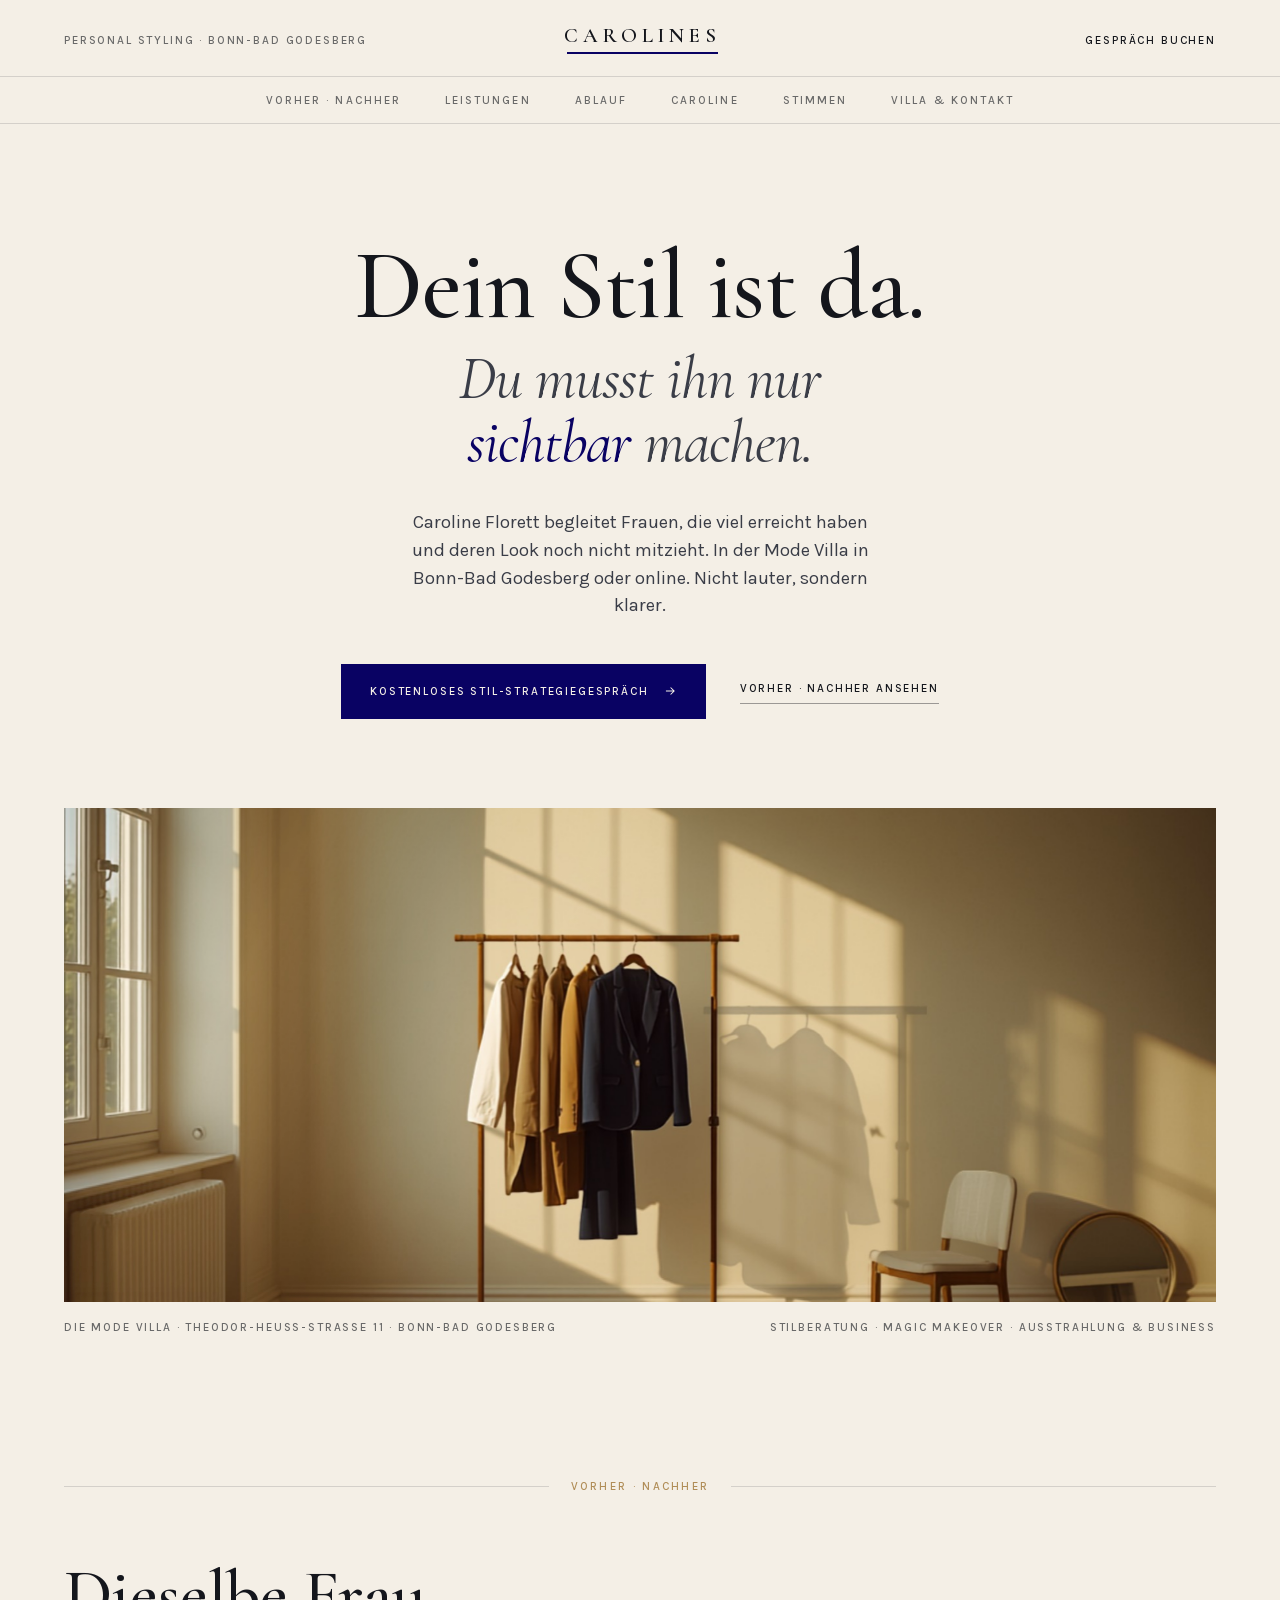
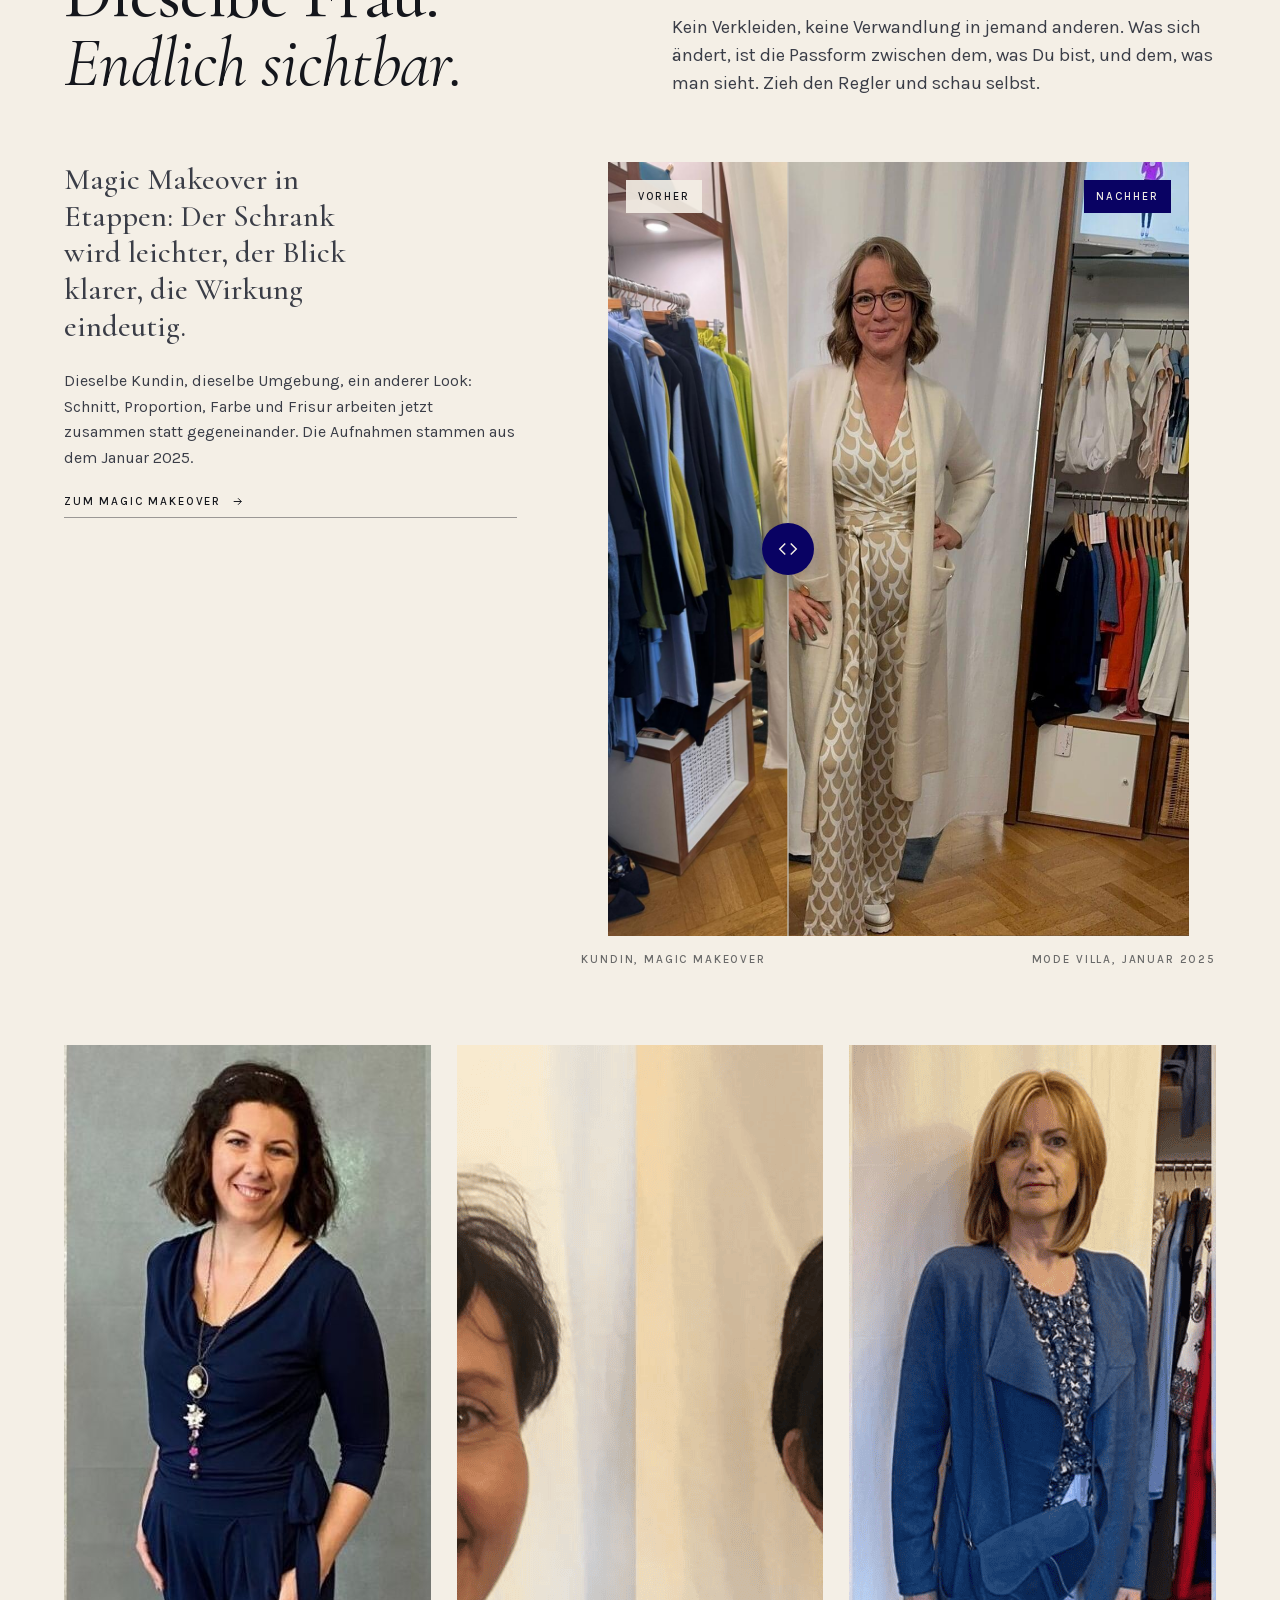
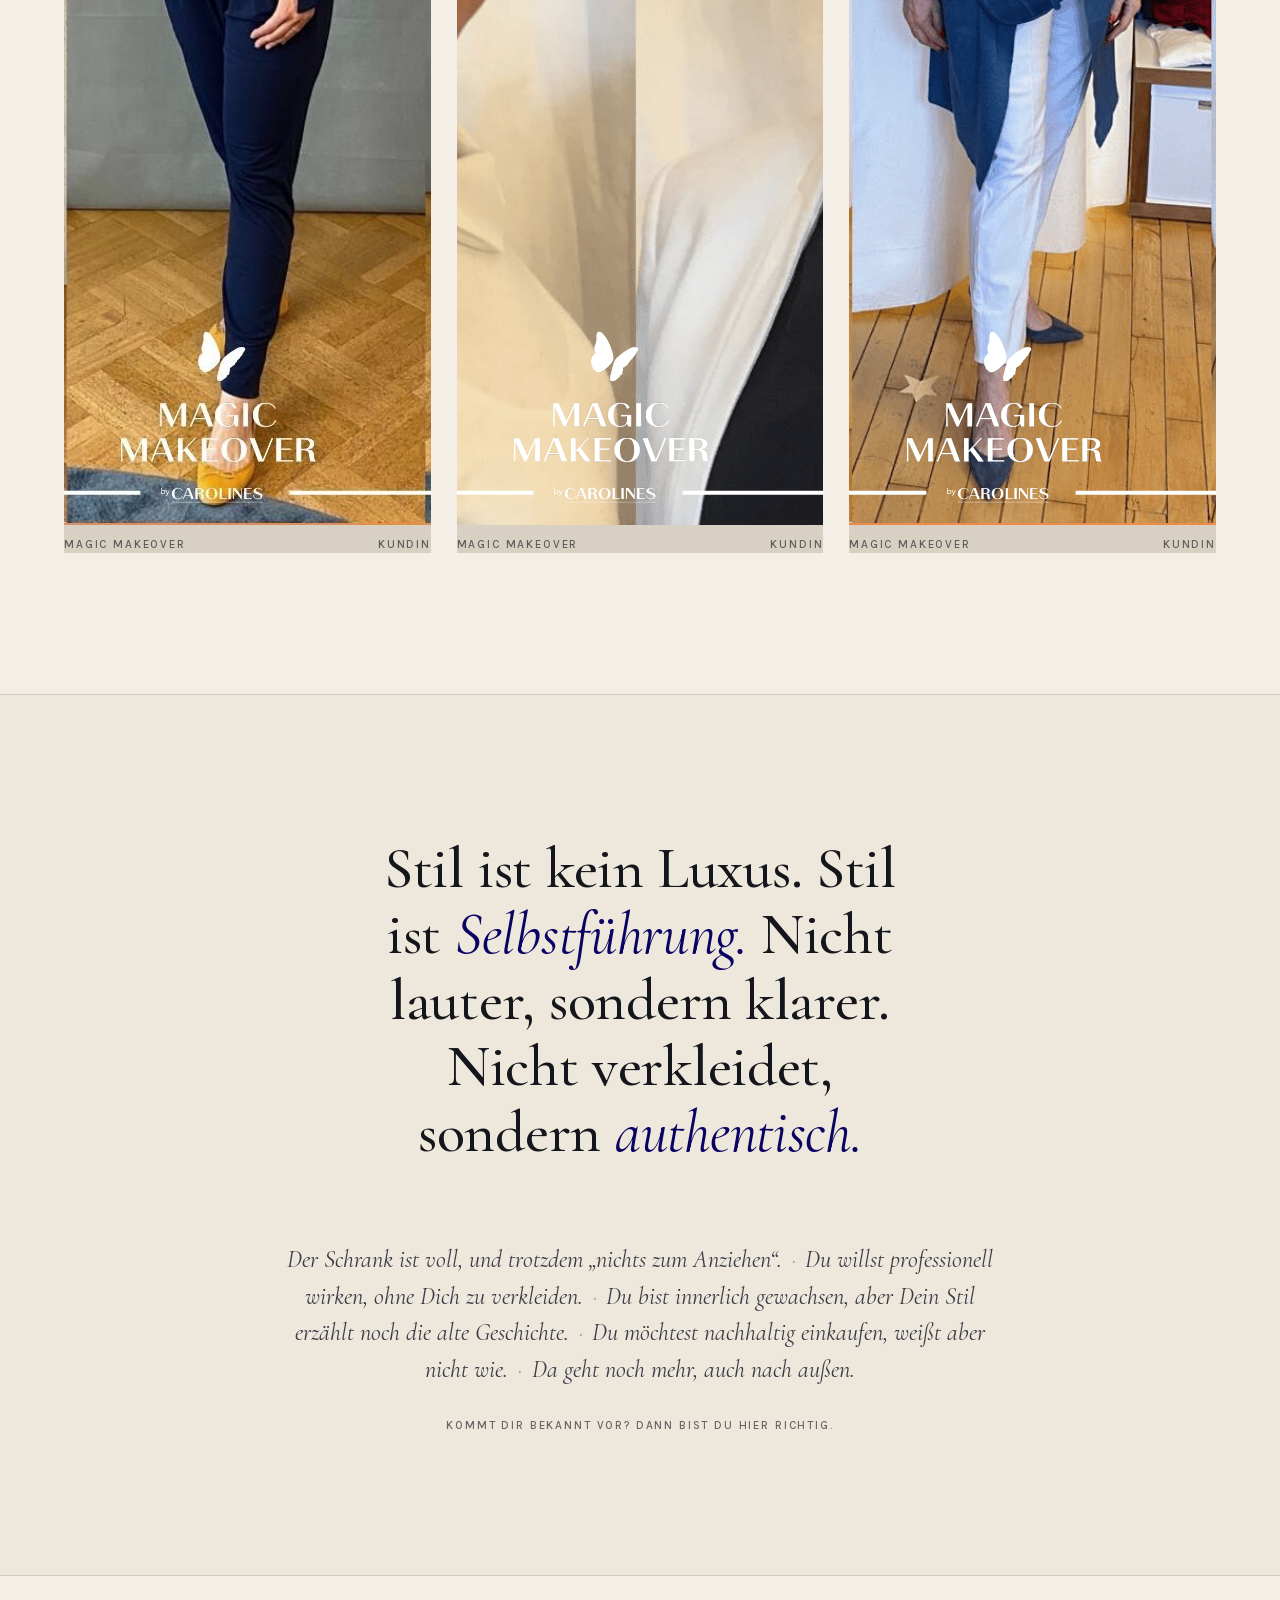
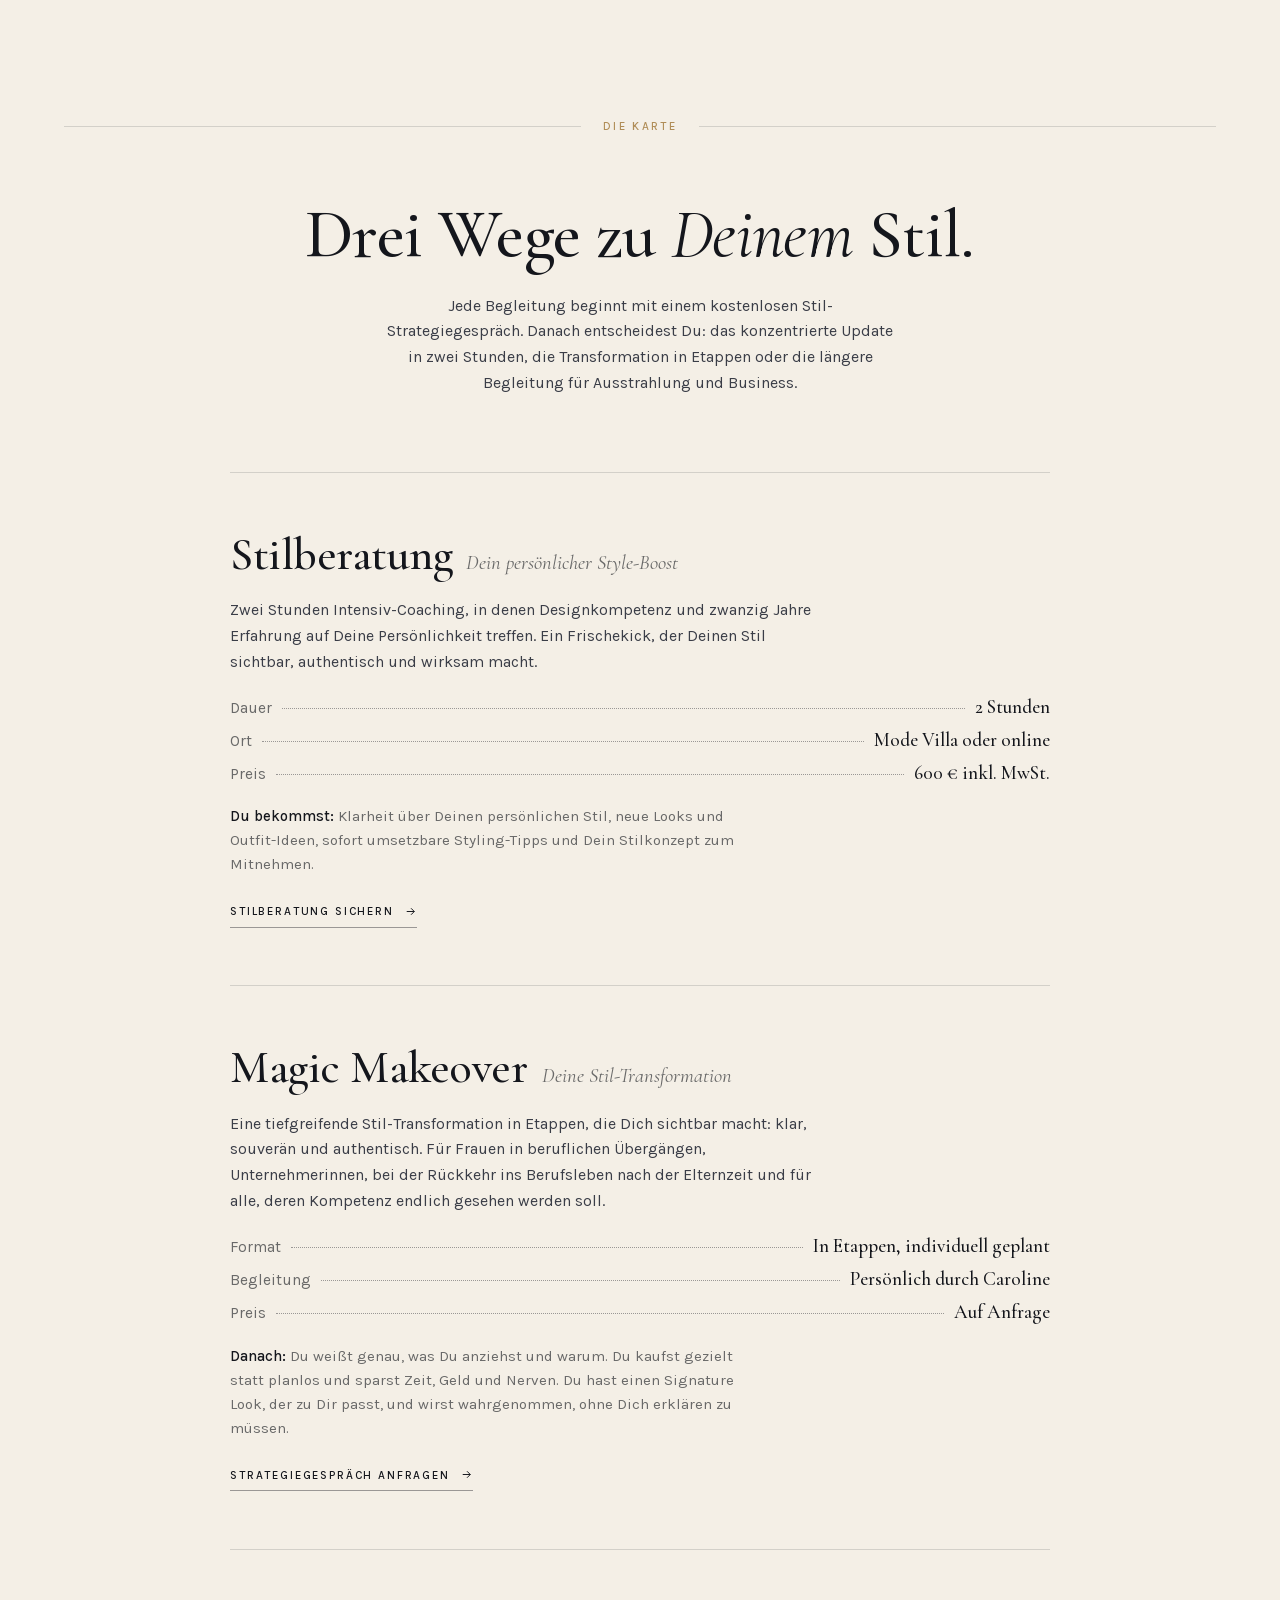
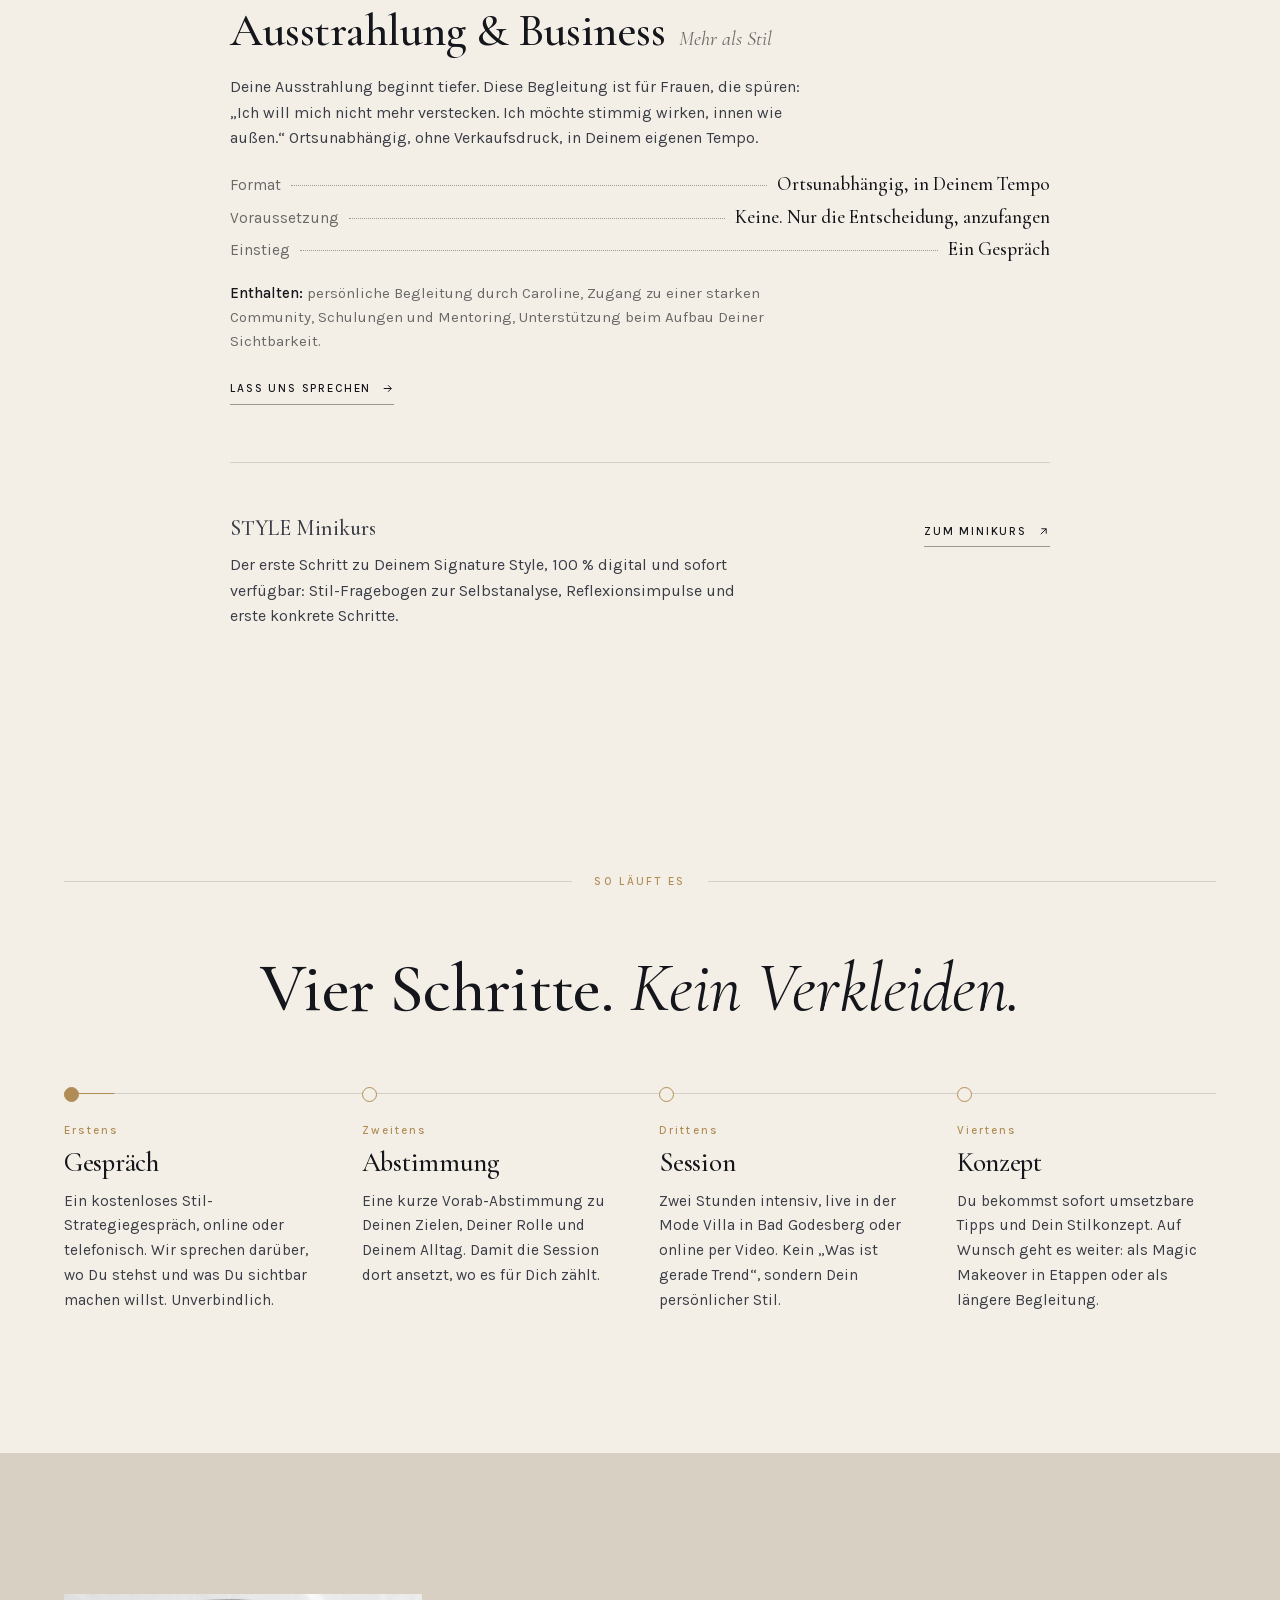
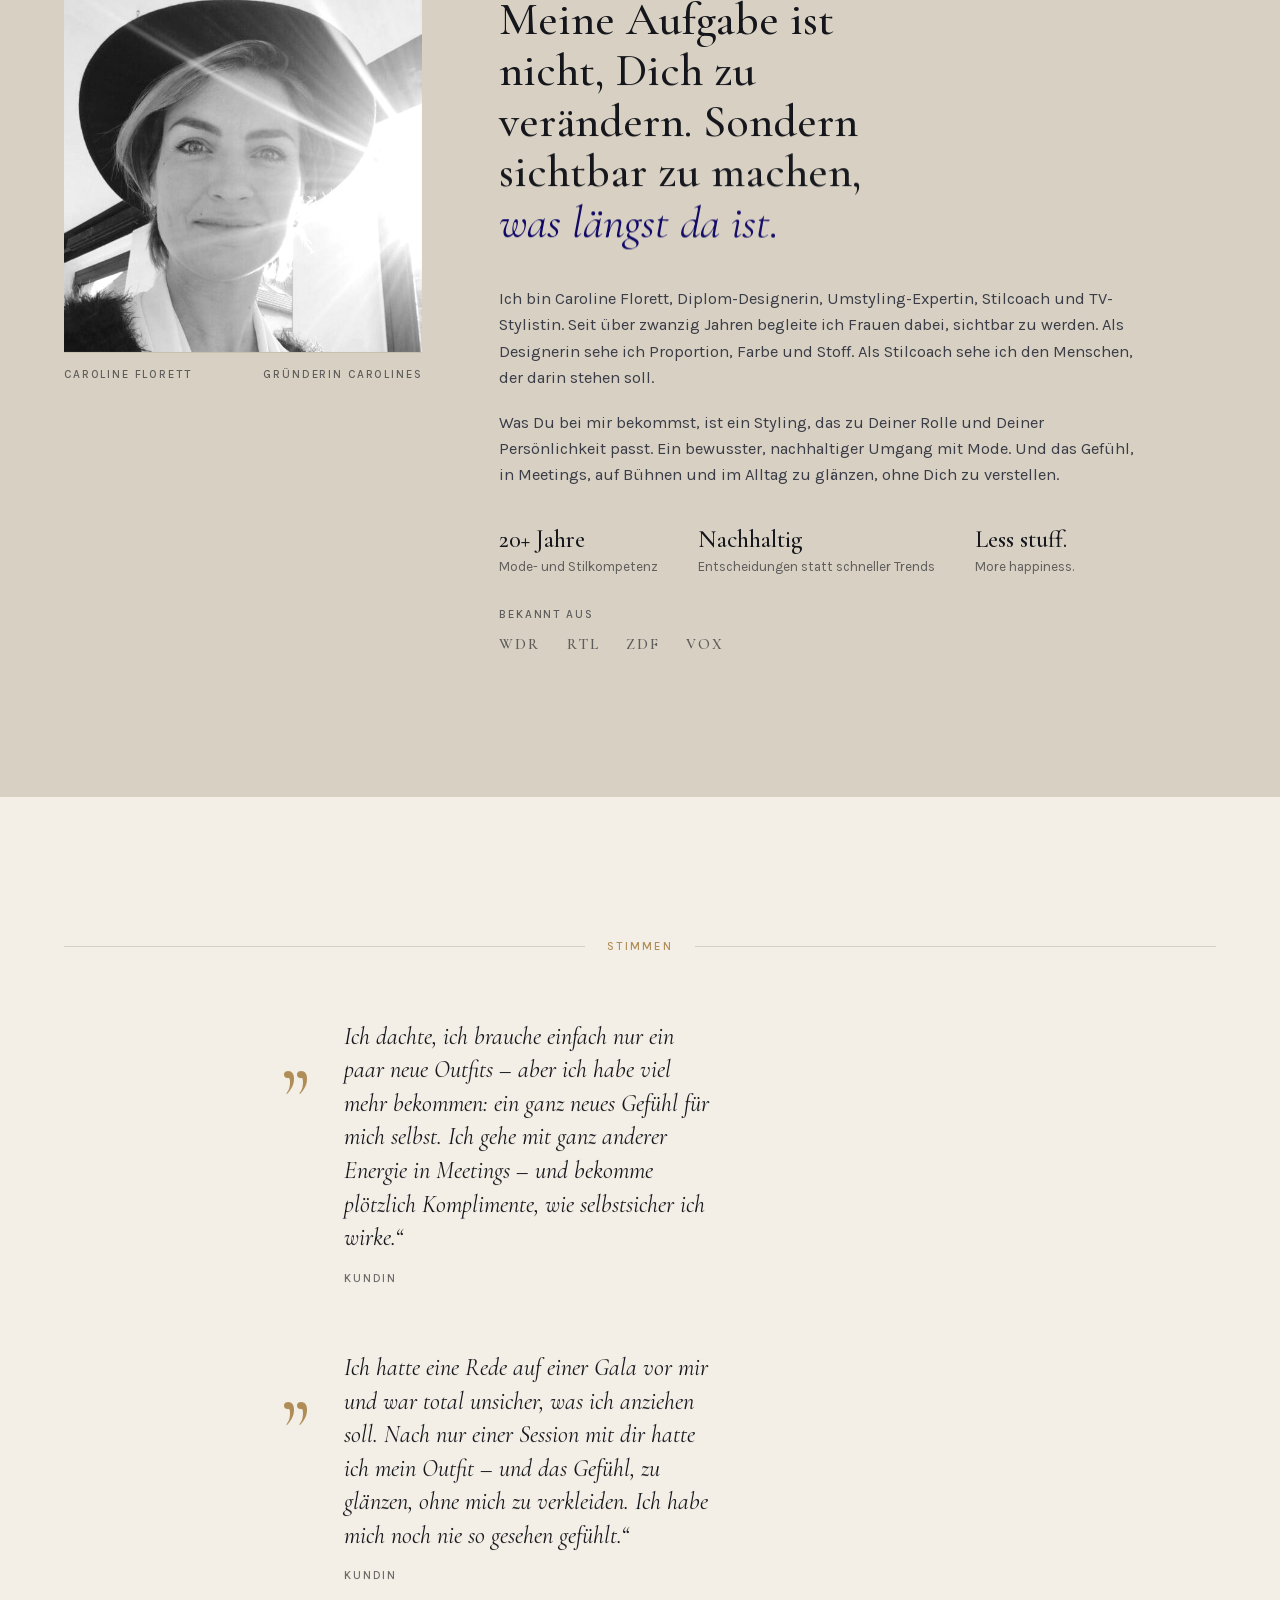
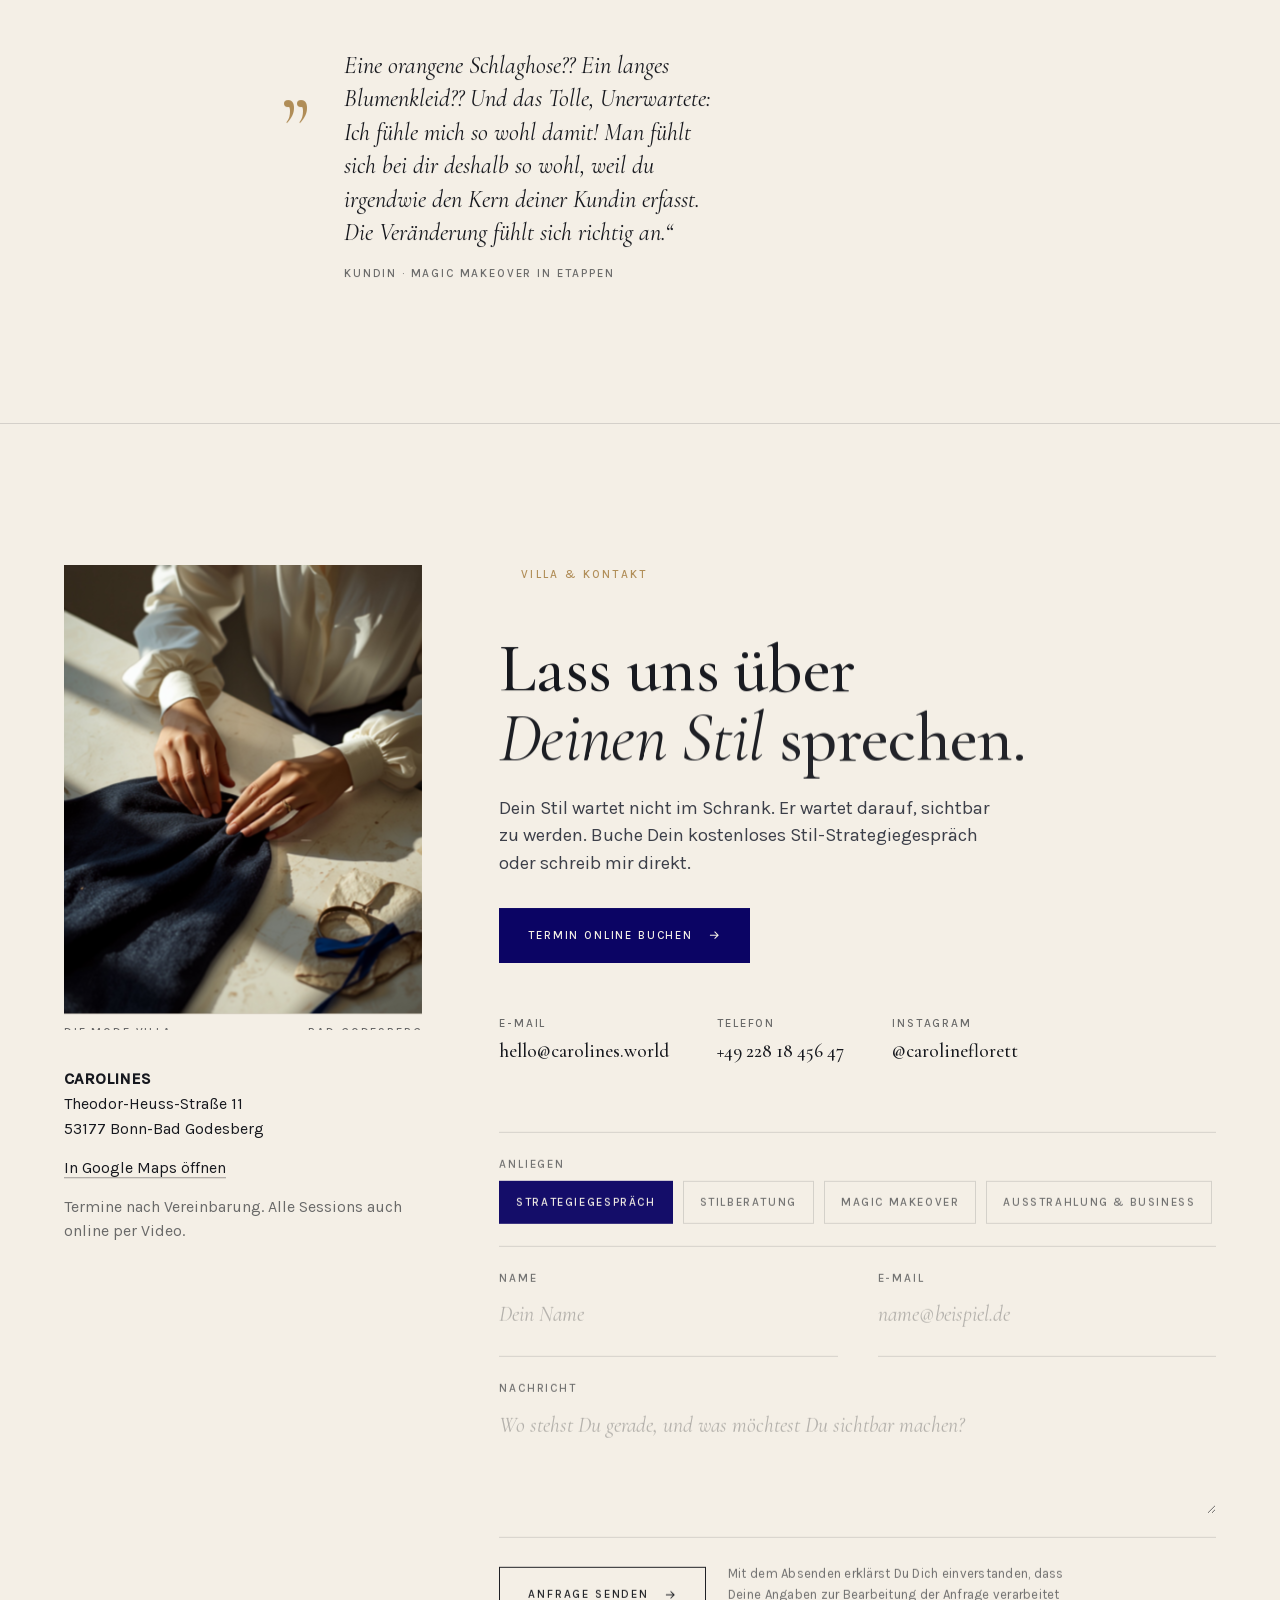
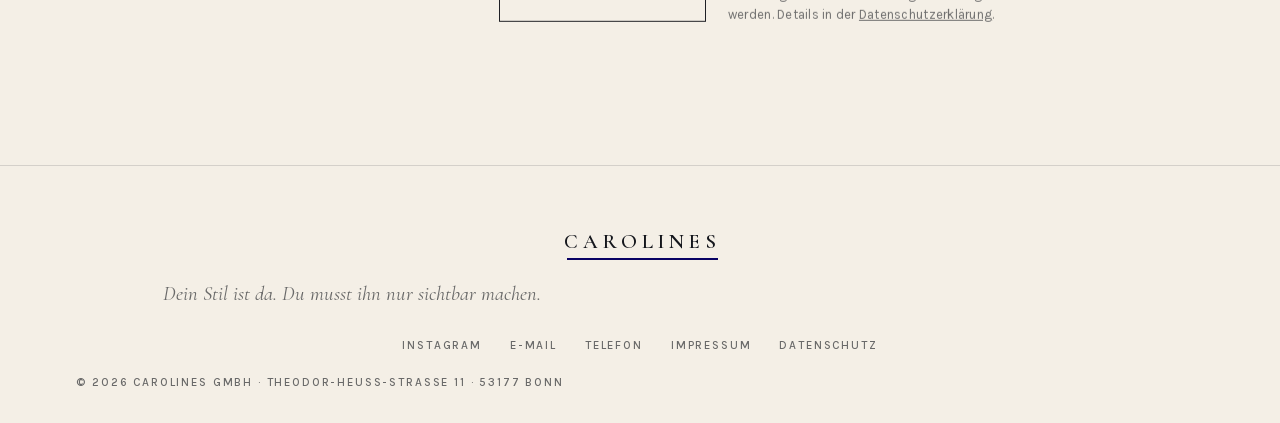
==== commit 3b9f3453: "CAROLINES: Eigenständiges Editorial-Layout und Vorher-Nachher-Sektion Struktur neu aufgebaut, damit " ====
--- a/carolines/index.html
+++ b/carolines/index.html
@@ -1,5 +1,5 @@
 <!DOCTYPE html>
-<html lang="de" class="theme-dark">
+<html lang="de">
 <head>
 <meta charset="utf-8">
 <meta name="viewport" content="width=device-width, initial-scale=1">
@@ -16,7 +16,7 @@
 <meta name="twitter:card" content="summary_large_image">
 <meta name="twitter:image" content="https://vertexstudio.digital/carolines/assets/hero.jpg">
 <link rel="canonical" href="https://vertexstudio.digital/carolines/">
-<meta name="theme-color" content="#14161c">
+<meta name="theme-color" content="#f4efe6">
 <link rel="icon" href="data:image/svg+xml,%3Csvg xmlns='http://www.w3.org/2000/svg' viewBox='0 0 32 32'%3E%3Crect width='32' height='32' fill='%23f4efe6'/%3E%3Ctext x='16' y='21' text-anchor='middle' font-family='Georgia,serif' font-size='19' fill='%23090263'%3EC%3C/text%3E%3Crect x='7' y='25' width='18' height='1.4' fill='%23090263'/%3E%3C/svg%3E">
 <script type="application/ld+json">
 {"@context":"https://schema.org","@type":"ProfessionalService","@id":"https://www.carolines.world/#atelier","name":"CAROLINES","alternateName":"CAROLINES GmbH","description":"Personal-Styling-Atelier von Caroline Florett in Bonn Bad Godesberg: Stilberatung, Magic Makeover, Ausstrahlung & Business.","url":"https://www.carolines.world/","telephone":"+49 228 1845647","email":"hello@carolines.world","founder":{"@type":"Person","name":"Caroline Florett","jobTitle":"Diplom-Designerin, Stilcoach, TV-Stylistin"},"address":{"@type":"PostalAddress","streetAddress":"Theodor-Heuss-Straße 11","postalCode":"53177","addressLocality":"Bonn","addressRegion":"Nordrhein-Westfalen","addressCountry":"DE"},"areaServed":[{"@type":"City","name":"Bonn"},{"@type":"Country","name":"Deutschland"}],"sameAs":["https://www.instagram.com/carolineflorett"],"makesOffer":[{"@type":"Offer","name":"Stilberatung","description":"2 Stunden Intensiv-Coaching, live in der Mode Villa Bonn-Bad Godesberg oder online","price":"600","priceCurrency":"EUR"},{"@type":"Offer","name":"Magic Makeover","description":"Individuelle Stil-Transformation in Etappen"},{"@type":"Offer","name":"Ausstrahlung & Business","description":"Persönliche Begleitung, Community, Schulungen und Mentoring"}]}
@@ -27,589 +27,529 @@
 /* ============================================================
    CAROLINES — Design system
    These: „Sichtbar machen, was längst da ist.“
-   Villa-Atelier im späten Nachmittagslicht: Elfenbein trägt, Stein
-   gliedert, Tinte spricht, Kobalt setzt einen einzigen Punkt,
-   Messing bleibt ein Detail. Fonts: Cormorant Garamond (Display),
-   Karla (Text/Meta). Motion: GSAP + ScrollTrigger + Lenis.
+   Ein Atelier-Journal auf Elfenbein: ruhiger Zeitschriftenkopf,
+   Cover statt Vollbild, Vorher/Nachher als Signaturmoment,
+   Leistungen als Karte. Elfenbein trägt, Stein gliedert, Tinte
+   spricht, Kobalt setzt einen einzigen Punkt, Messing bleibt Detail.
+   Fonts: Cormorant Garamond (Display), Karla (Text/Meta).
+   Motion: GSAP + ScrollTrigger + Lenis, sparsam.
    ============================================================ */
 :root{
-  --ivory:#f4efe6; --ivory-2:#ece6da; --stone:#d8d0c3; --stone-2:#c6bdad;
-  --ink:#14161c; --ink-2:#1c1f27; --ink-3:#262a34;
+  --ivory:#f4efe6; --ivory-2:#ede7dc; --stone:#d8d0c3; --stone-2:#c9bfae;
+  --ink:#14161c; --ink-soft:#3a3d47;
   --cobalt:#090263; --cobalt-2:#1a139a; --brass:#b08d57;
-  --bg:var(--ink); --fg:var(--ivory); --fg-mute:rgba(244,239,230,.62); --line:rgba(244,239,230,.16);
-  --accent:var(--cobalt); --accent-on-dark:#8f95ff;
+  --bg:var(--ivory); --fg:var(--ink); --fg-mute:rgba(20,22,28,.62); --line:rgba(20,22,28,.14); --line-strong:rgba(20,22,28,.4);
   --display:"Cormorant Garamond",Georgia,"Times New Roman",serif;
   --text:"Karla",system-ui,-apple-system,"Segoe UI",sans-serif;
-  --gutter:clamp(20px,4.5vw,72px);
-  --max:1480px;
+  --gutter:clamp(20px,5vw,80px);
+  --max:1360px; --measure:720px;
   --ease:cubic-bezier(.16,1,.3,1);
 }
-html.theme-light{ --bg:var(--ivory); --fg:var(--ink); --fg-mute:rgba(20,22,28,.62); --line:rgba(20,22,28,.14); }
 *{box-sizing:border-box;margin:0;padding:0}
-html{scroll-behavior:auto;-webkit-text-size-adjust:100%}
+html{scroll-behavior:auto;-webkit-text-size-adjust:100%;background:var(--ivory)}
 html.lenis,html.lenis body{height:auto}
 .lenis.lenis-smooth{scroll-behavior:auto!important}
-body{
-  background:var(--bg);color:var(--fg);font-family:var(--text);font-weight:400;
-  line-height:1.55;font-size:clamp(16px,1.02vw,18px);
-  transition:background-color .9s var(--ease),color .9s var(--ease);
-  -webkit-font-smoothing:antialiased;overflow-x:clip;
-}
+body{background:var(--bg);color:var(--fg);font-family:var(--text);font-weight:400;line-height:1.6;font-size:clamp(16px,1.02vw,18px);-webkit-font-smoothing:antialiased;overflow-x:clip}
 ::selection{background:var(--cobalt);color:var(--ivory)}
 a{color:inherit;text-decoration:none}
 img{display:block;max-width:100%}
 button{font:inherit;color:inherit;background:none;border:0;cursor:pointer}
-:focus-visible{outline:2px solid var(--brass);outline-offset:4px}
+:focus-visible{outline:2px solid var(--cobalt);outline-offset:4px}
 .sr{position:absolute;width:1px;height:1px;overflow:hidden;clip:rect(0 0 0 0);white-space:nowrap}
 .wrap{max-width:var(--max);margin:0 auto;padding-left:var(--gutter);padding-right:var(--gutter)}
-
-/* type roles */
-.meta{font-family:var(--text);font-size:11.5px;letter-spacing:.16em;text-transform:uppercase;color:var(--fg-mute);font-weight:500}
+.narrow{max-width:var(--measure);margin-left:auto;margin-right:auto}
+
+/* type */
+.meta{font-size:11.5px;letter-spacing:.16em;text-transform:uppercase;color:var(--fg-mute);font-weight:500}
 .meta b{color:var(--fg);font-weight:500}
 .brass{color:var(--brass)}
-em.i,.i{font-family:var(--display);font-style:italic;font-weight:400;letter-spacing:0}
-h1,h2,h3{font-family:var(--display);font-weight:500;letter-spacing:-.012em;line-height:.98;text-wrap:balance}
-.h-xl{font-size:clamp(48px,8.4vw,146px);line-height:.94}
-.h-l{font-size:clamp(40px,6.2vw,104px)}
-.h-m{font-size:clamp(32px,4.2vw,64px)}
-.h-s{font-size:clamp(24px,2.3vw,34px);letter-spacing:0}
-.lead{font-size:clamp(18px,1.5vw,23px);line-height:1.45;max-width:38ch}
+.cobalt{color:var(--cobalt)}
+em,.i{font-family:var(--display);font-style:italic;font-weight:400}
+h1,h2,h3{font-family:var(--display);font-weight:500;letter-spacing:-.01em;line-height:1;text-wrap:balance}
+.h-cover{font-size:clamp(44px,7.6vw,128px);line-height:.96}
+.h-cover em{display:block;font-size:.62em;margin-top:.22em;line-height:1.05;color:var(--ink-soft)}
+.h-l{font-size:clamp(38px,5.4vw,88px)}
+.h-m{font-size:clamp(30px,3.6vw,56px)}
+.lead{font-size:clamp(18px,1.45vw,22px);line-height:1.5}
 p{max-width:64ch}
 .mute{color:var(--fg-mute)}
-.rule{border:0;border-top:1px solid var(--line)}
-.cobalt{color:var(--cobalt)}
-html.theme-dark .cobalt{color:var(--accent-on-dark)}
-[data-theme="dark"] .cobalt{color:var(--accent-on-dark)}
-
-/* motion foundation: without JS everything stays visible */
-html.has-motion [data-split],html.has-motion [data-reveal],html.has-motion [data-clip]{visibility:hidden}
-.w-mask{display:inline-block;overflow:hidden;vertical-align:bottom;padding-bottom:.12em;margin-bottom:-.12em}
-.w{display:inline-block;will-change:transform,opacity}
+.center{text-align:center}
+.center p,.center h2{margin-left:auto;margin-right:auto}
+
+/* running head: eyebrow with rules on both sides */
+.rh{display:grid;grid-template-columns:1fr auto 1fr;align-items:center;gap:22px;margin-bottom:clamp(36px,5vw,64px)}
+.rh::before,.rh::after{content:"";height:1px;background:var(--line)}
+.rh span{font-size:11.5px;letter-spacing:.2em;text-transform:uppercase;font-weight:500;color:var(--brass);white-space:nowrap}
+
+/* motion foundation: without JS everything is visible */
+html.has-motion [data-words],html.has-motion [data-fade],html.has-motion [data-clip]{visibility:hidden}
+.w{display:inline-block;will-change:transform,opacity,filter}
 [data-clip]{overflow:hidden}
 
-/* ---------- wordmark ---------- */
-.mark{display:inline-flex;flex-direction:column;align-items:flex-start;gap:5px;font-family:var(--display);font-weight:600;letter-spacing:.2em;font-size:17px;line-height:1;text-transform:uppercase;padding-left:.05em}
-.mark i{display:block;width:calc(100% - .2em);height:1.5px;background:currentColor}
-
-/* ---------- nav ---------- */
-.nav{position:fixed;inset:0 0 auto 0;z-index:60;height:88px;padding:0 var(--gutter);display:flex;align-items:center;justify-content:space-between;color:var(--fg);transition:color .9s var(--ease)}
-.menu-open .nav{color:var(--ivory)}
-.nav ul{display:flex;gap:32px;list-style:none}
-.nav ul a{font-size:11.5px;letter-spacing:.16em;text-transform:uppercase;font-weight:500;position:relative;padding:6px 0}
-.nav ul a::after{content:"";position:absolute;left:0;right:0;bottom:0;height:1px;background:currentColor;transform:scaleX(0);transform-origin:right;transition:transform .5s var(--ease)}
-.nav ul a:hover::after{transform:scaleX(1);transform-origin:left}
-.nav-cta{font-size:11.5px;letter-spacing:.16em;text-transform:uppercase;font-weight:500;border:1px solid currentColor;padding:11px 18px;border-radius:999px;transition:background .4s var(--ease),color .4s var(--ease)}
-.nav-cta:hover{background:var(--fg);color:var(--bg)}
-.menu-open .nav-cta:hover{background:var(--ivory);color:var(--ink)}
-.burger{display:none;width:44px;height:44px;position:relative}
+/* buttons */
+.btn{display:inline-flex;align-items:center;gap:14px;font-size:11.5px;letter-spacing:.16em;text-transform:uppercase;font-weight:500;padding:17px 28px;border:1px solid var(--ink);color:var(--ink);background:transparent;transition:background .45s var(--ease),color .45s var(--ease),border-color .45s var(--ease)}
+.btn:hover{background:var(--ink);color:var(--ivory)}
+.btn-solid{background:var(--cobalt);border-color:var(--cobalt);color:var(--ivory)}
+.btn-solid:hover{background:var(--ink);border-color:var(--ink)}
+.btn .arr{width:14px;height:14px;transition:transform .45s var(--ease)}
+.btn:hover .arr{transform:translateX(5px)}
+.tlink{display:inline-flex;align-items:center;gap:10px;font-size:11.5px;letter-spacing:.16em;text-transform:uppercase;font-weight:500;padding-bottom:6px;border-bottom:1px solid var(--line-strong);transition:border-color .4s,color .4s}
+.tlink:hover{border-color:var(--cobalt);color:var(--cobalt)}
+.tlink .arr{width:13px;height:13px}
+
+/* ---------- masthead (static, in flow) ---------- */
+.mast{display:grid;grid-template-columns:1fr auto 1fr;align-items:center;padding-top:26px;padding-bottom:22px;gap:20px}
+.mast .l{justify-self:start}
+.mast .r{justify-self:end}
+.mark{display:inline-flex;flex-direction:column;align-items:center;gap:6px;font-family:var(--display);font-weight:600;letter-spacing:.24em;font-size:clamp(18px,1.6vw,22px);line-height:1;text-transform:uppercase;padding-left:.24em}
+.mark i{display:block;width:calc(100% - .24em);height:1.5px;background:var(--cobalt)}
+.mast-nav{border-top:1px solid var(--line);border-bottom:1px solid var(--line)}
+.mast-nav ul{list-style:none;display:flex;justify-content:center;gap:0;flex-wrap:wrap}
+.mast-nav a{display:block;padding:14px 22px;font-size:11.5px;letter-spacing:.18em;text-transform:uppercase;font-weight:500;color:var(--fg-mute);transition:color .3s}
+.mast-nav a:hover{color:var(--cobalt)}
+.burger{display:none;width:44px;height:44px;position:relative;justify-self:end}
 .burger span{position:absolute;left:12px;right:12px;height:1.5px;background:currentColor;transition:transform .5s var(--ease),top .5s var(--ease)}
 .burger span:first-child{top:18px}.burger span:last-child{top:26px}
 .menu-open .burger span:first-child{top:22px;transform:rotate(45deg)}
 .menu-open .burger span:last-child{top:22px;transform:rotate(-45deg)}
-.menu{position:fixed;inset:0;z-index:55;background:var(--ink);color:var(--ivory);display:none;flex-direction:column;justify-content:center;padding:var(--gutter)}
+@media (max-width:820px){.mast{grid-template-columns:auto 1fr auto}.mast .l{display:none}.mast .r{display:none}.mast .mark{justify-self:start;align-items:flex-start;padding-left:0}.mast .mark i{width:100%}.burger{display:block}.mast-nav{display:none}}
+
+/* compact bar after the cover */
+.bar{position:fixed;top:0;left:0;right:0;z-index:60;background:rgba(244,239,230,.92);backdrop-filter:blur(10px);-webkit-backdrop-filter:blur(10px);border-bottom:1px solid var(--line);transform:translateY(-101%);transition:transform .6s var(--ease)}
+.bar.on{transform:translateY(0)}
+.bar .in{display:flex;align-items:center;justify-content:space-between;gap:20px;height:60px}
+.bar .mark{font-size:15px;gap:4px}
+.bar ul{list-style:none;display:flex;gap:26px}
+.bar ul a{font-size:11px;letter-spacing:.16em;text-transform:uppercase;font-weight:500;color:var(--fg-mute)}
+.bar ul a:hover{color:var(--cobalt)}
+.bar .book{font-size:11px;letter-spacing:.16em;text-transform:uppercase;font-weight:500;color:var(--cobalt);border-bottom:1px solid currentColor;padding-bottom:3px}
+@media (max-width:820px){.bar ul{display:none}}
+
+/* mobile menu */
+.menu{position:fixed;inset:0;z-index:70;background:var(--ivory);display:none;flex-direction:column;padding:var(--gutter);padding-top:96px}
 .menu-open .menu{display:flex}
-.menu a{font-family:var(--display);font-size:clamp(38px,10vw,68px);font-weight:500;line-height:1.08;padding:8px 0;border-bottom:1px solid rgba(244,239,230,.12)}
-.menu .meta{margin-top:28px;color:rgba(244,239,230,.6)}
-@media (max-width:900px){.nav ul,.nav-cta{display:none}.burger{display:block}}
-
-/* ---------- hero ---------- */
-.hero{position:relative;min-height:100svh;display:grid;grid-template-rows:1fr auto;isolation:isolate;color:var(--ivory);overflow:hidden}
-.hero-media{position:absolute;inset:0;z-index:-3;background:var(--ink)}
-.hero-media img{width:100%;height:100%;object-fit:cover;object-position:62% 50%;transform:scale(1.12);transform-origin:60% 40%;filter:saturate(.92) contrast(1.02)}
-.hero-tint{position:absolute;inset:0;z-index:-2;background:
-  linear-gradient(180deg,rgba(20,22,28,.6) 0%,rgba(20,22,28,.12) 30%,rgba(20,22,28,.18) 62%,rgba(20,22,28,.86) 100%),
-  linear-gradient(90deg,rgba(20,22,28,.55) 0%,rgba(20,22,28,.15) 45%,rgba(20,22,28,0) 70%)}
-.hero-light{position:absolute;inset:-20%;z-index:-1;pointer-events:none;mix-blend-mode:soft-light;opacity:.55;
-  background:linear-gradient(115deg,transparent 30%,rgba(255,232,190,.9) 47%,rgba(255,232,190,.2) 54%,transparent 66%);transform:translateX(-30%)}
-.hero-inner{display:grid;align-content:end;gap:32px;padding-top:150px;padding-bottom:64px}
-.hero h1{max-width:11ch;text-shadow:0 1px 40px rgba(20,22,28,.25)}
-.hero h1 .cobalt{color:#a9b0ff}
-.hero .lead{max-width:46ch;color:rgba(244,239,230,.86)}
-.hero-actions{display:flex;flex-wrap:wrap;gap:14px;align-items:center}
-.btn{display:inline-flex;align-items:center;gap:12px;font-size:11.5px;letter-spacing:.16em;text-transform:uppercase;font-weight:500;padding:17px 26px;border-radius:999px;border:1px solid var(--line);position:relative;overflow:hidden;transition:color .5s var(--ease),border-color .5s var(--ease);will-change:transform}
-.btn::before{content:"";position:absolute;inset:0;background:var(--fg);transform:translateY(101%);transition:transform .55s var(--ease);border-radius:inherit}
-.btn:hover::before{transform:translateY(0)}
-.btn:hover{color:var(--bg);border-color:var(--fg)}
-.btn>*{position:relative}
-.btn .arr{width:14px;height:14px;transition:transform .5s var(--ease)}
-.btn:hover .arr{transform:translateX(5px)}
-.btn-solid{background:var(--cobalt);border-color:var(--cobalt);color:var(--ivory)}
-.btn-solid::before{background:var(--ivory)}
-.btn-solid:hover{color:var(--ink);border-color:var(--ivory)}
-html.theme-light .btn-solid::before{background:var(--ink)}
-html.theme-light .btn-solid:hover{color:var(--ivory);border-color:var(--ink)}
-.hero .btn{border-color:rgba(244,239,230,.35);color:var(--ivory)}
-.hero .btn::before{background:var(--ivory)}
-.hero .btn:hover{color:var(--ink);border-color:var(--ivory)}
-.hero-foot{display:flex;justify-content:space-between;align-items:flex-end;gap:20px;padding-bottom:28px;border-top:1px solid rgba(244,239,230,.2);padding-top:18px;color:rgba(244,239,230,.72)}
-.hero-foot .meta{display:flex;gap:26px;flex-wrap:wrap;color:inherit}
-.scroll-hint{display:flex;align-items:center;gap:12px}
-.scroll-hint i{width:1px;height:36px;background:rgba(244,239,230,.4);display:block;position:relative;overflow:hidden}
-.scroll-hint i::after{content:"";position:absolute;left:0;top:-100%;width:100%;height:100%;background:var(--ivory);animation:drop 2s var(--ease) infinite}
-@keyframes drop{0%{top:-100%}60%{top:100%}100%{top:100%}}
-@media (max-width:640px){.hero-foot .meta span:nth-child(3){display:none}.hero-media img{object-position:70% 50%}}
-
-/* ---------- manifest (sticky scrub) ---------- */
-.manifest{height:340vh;position:relative}
-.manifest-stage{position:sticky;top:0;height:100svh;display:grid;place-items:center;overflow:hidden}
-.manifest-line{position:absolute;text-align:center;padding:0 var(--gutter);max-width:18ch;font-family:var(--display);font-weight:500}
-.manifest-line b{font-weight:600}
-.manifest-idx{position:absolute;bottom:36px;left:var(--gutter);right:var(--gutter);display:flex;justify-content:space-between}
-.manifest-bar{position:absolute;left:var(--gutter);right:var(--gutter);bottom:28px;height:1px;background:var(--line)}
-.manifest-bar i{position:absolute;left:0;top:0;height:100%;width:100%;background:var(--brass);transform-origin:left;transform:scaleX(0)}
+.menu .close{position:absolute;top:18px;right:var(--gutter);width:44px;height:44px}
+.menu .close::before,.menu .close::after{content:"";position:absolute;left:12px;right:12px;top:22px;height:1.5px;background:var(--ink);transform:rotate(45deg)}
+.menu .close::after{transform:rotate(-45deg)}
+.menu a{font-family:var(--display);font-size:clamp(36px,9vw,60px);font-weight:500;line-height:1.1;padding:10px 0;border-bottom:1px solid var(--line)}
+.menu .meta{margin-top:auto;padding-top:30px}
+
+/* ---------- cover ---------- */
+.cover{padding-top:clamp(56px,9vw,120px)}
+.cover h1{max-width:14ch;margin:0 auto}
+.cover .lead{max-width:44ch;margin:clamp(24px,3vw,36px) auto 0;color:var(--ink-soft)}
+.cover-actions{display:flex;justify-content:center;flex-wrap:wrap;gap:18px 34px;align-items:center;margin-top:clamp(28px,3.5vw,44px)}
+.cover-media{position:relative;margin-top:clamp(48px,7vw,96px);aspect-ratio:21/9;max-height:74vh;min-height:300px;overflow:hidden;background:var(--stone);isolation:isolate}
+.cover-media img{width:100%;height:112%;object-fit:cover;object-position:62% 50%;transform:scale(1.08);transform-origin:60% 40%;filter:saturate(.94)}
+.cover-media .light{position:absolute;inset:-20%;pointer-events:none;mix-blend-mode:soft-light;opacity:.5;background:linear-gradient(115deg,transparent 30%,rgba(255,232,190,.95) 47%,rgba(255,232,190,.2) 54%,transparent 66%);transform:translateX(-30%)}
+.cover-cap{display:flex;justify-content:space-between;gap:20px;padding:16px 0 0;flex-wrap:wrap}
+@media (max-width:640px){.cover-media{aspect-ratio:4/5;max-height:none}.cover-media img{object-position:66% 50%}}
+@media (prefers-reduced-motion:reduce){.cover-media img{transform:none}.cover-media .light{display:none}}
 
 /* ---------- generic section ---------- */
-.sec{padding:clamp(96px,12vw,190px) 0;position:relative}
-.sec-head{display:grid;grid-template-columns:1fr auto;align-items:end;gap:24px;margin-bottom:clamp(44px,6vw,88px)}
-.sec-head .meta{display:flex;gap:16px;white-space:nowrap}
-.sec-head h2{max-width:20ch}
-@media (max-width:760px){.sec-head{grid-template-columns:1fr}.sec-head .meta{order:-1}}
-.stone{background:var(--stone);--bg:var(--stone)}
-html.theme-light .stone{--line:rgba(20,22,28,.16)}
-
-/* ---------- erkennen ---------- */
-.rec-grid{display:grid;grid-template-columns:minmax(0,7fr) minmax(0,5fr);gap:clamp(40px,6vw,120px);align-items:start}
-.rec-list{list-style:none;border-top:1px solid var(--line)}
-.rec-list li{display:grid;grid-template-columns:56px 1fr;gap:18px;align-items:baseline;padding:24px 0;border-bottom:1px solid var(--line);font-family:var(--display);font-size:clamp(22px,2.2vw,34px);line-height:1.2;font-weight:500}
-.rec-list li span{font-family:var(--text);font-size:11.5px;letter-spacing:.16em;color:var(--brass);font-weight:500}
-.rec-aside{position:sticky;top:130px;display:grid;gap:22px}
-.rec-aside p{font-size:clamp(17px,1.25vw,20px);line-height:1.55}
-.rec-aside .big{font-family:var(--display);font-style:italic;font-weight:400;font-size:clamp(28px,2.6vw,40px);line-height:1.2;max-width:22ch;color:var(--fg)}
-@media (max-width:900px){.rec-grid{grid-template-columns:1fr}.rec-aside{position:static}}
-
-/* ---------- leistungen ---------- */
-.svc-intro{display:grid;grid-template-columns:minmax(0,5fr) minmax(0,7fr);gap:clamp(40px,6vw,120px);align-items:end;margin-bottom:clamp(56px,8vw,120px)}
-.svc-intro figure{position:relative;aspect-ratio:4/5;max-height:70vh;overflow:hidden;background:var(--stone)}
-.svc-intro figure .frame{position:absolute;inset:0}
-.svc-intro figure img{width:100%;height:112%;object-fit:cover;object-position:center 40%;will-change:transform}
-.svc-intro figcaption{margin-top:14px;display:flex;justify-content:space-between;gap:16px}
-.svc-intro .copy{display:grid;gap:24px;padding-bottom:12px}
-.svc-intro .copy p{font-size:clamp(17px,1.3vw,21px);line-height:1.55}
-.svc{display:grid;grid-template-columns:minmax(0,4fr) minmax(0,5fr) minmax(0,3fr);gap:clamp(24px,4vw,64px);padding:clamp(40px,5vw,72px) 0;border-top:1px solid var(--line);align-items:start}
-.svc:last-of-type{border-bottom:1px solid var(--line)}
-.svc .num{display:block;font-size:11.5px;letter-spacing:.16em;color:var(--brass);font-weight:500;margin-bottom:18px}
-.svc h3{font-size:clamp(34px,4.2vw,66px);line-height:.98}
-.svc h3 small{display:block;font-family:var(--display);font-style:italic;font-weight:400;font-size:.5em;margin-top:.35em;color:var(--fg-mute);letter-spacing:0}
-.svc .body{display:grid;gap:18px}
-.svc .body p{font-size:clamp(16px,1.15vw,18.5px);line-height:1.6}
-.svc ul{list-style:none;display:grid;gap:9px}
-.svc li{padding-left:22px;position:relative;font-size:15.5px;line-height:1.5}
-.svc li::before{content:"";position:absolute;left:0;top:.72em;width:10px;height:1px;background:var(--brass)}
-.svc .side{display:grid;gap:0;position:sticky;top:130px}
-.svc .fact{display:grid;gap:4px;padding:16px 0;border-top:1px solid var(--line)}
-.svc .fact:first-child{border-top:0;padding-top:0}
-.svc .fact strong{font-family:var(--display);font-weight:500;font-size:clamp(22px,1.9vw,30px);line-height:1.1}
-.svc .fact span{font-size:14.5px;color:var(--fg-mute)}
-.svc .btn{justify-self:start;margin-top:22px}
-.svc-note{display:grid;grid-template-columns:auto 1fr auto;gap:24px;align-items:center;padding:26px 0;border-bottom:1px solid var(--line);font-size:15.5px}
-.svc-note strong{font-family:var(--display);font-weight:500;font-size:clamp(20px,1.7vw,26px)}
-.svc-note a.more{display:inline-flex;align-items:center;gap:10px;font-size:11.5px;letter-spacing:.16em;text-transform:uppercase;font-weight:500;white-space:nowrap}
-.svc-note a.more .arr{width:14px;height:14px;transition:transform .5s var(--ease)}
-.svc-note a.more:hover .arr{transform:translate(4px,-4px)}
-@media (max-width:1000px){.svc{grid-template-columns:1fr 1fr}.svc .side{grid-column:1/-1;position:static;grid-template-columns:repeat(3,auto);justify-content:start;gap:0 40px}.svc .fact{border-top:0;padding:0}.svc .btn{grid-column:1/-1}}
-@media (max-width:900px){.svc-intro{grid-template-columns:1fr}.svc-intro figure{aspect-ratio:4/3;max-height:none}}
-@media (max-width:640px){.svc{grid-template-columns:1fr}.svc .side{grid-template-columns:1fr;gap:0}.svc .fact{border-top:1px solid var(--line);padding:14px 0}.svc .fact:first-child{border-top:0;padding-top:0}.svc-note{grid-template-columns:1fr}}
-
-/* ---------- ablauf ---------- */
-.steps{display:grid;grid-template-columns:repeat(4,1fr);border-top:1px solid var(--line)}
-.step{padding:30px 28px 44px 0;border-right:1px solid var(--line);display:grid;align-content:start;gap:18px;min-height:300px}
-.step:last-child{border-right:0}
-.step:not(:first-child){padding-left:28px}
-.step .num{font-size:11.5px;letter-spacing:.16em;color:var(--brass);font-weight:500}
-.step h3{font-size:clamp(26px,2.3vw,38px)}
-.step p{font-size:15.5px;color:var(--fg-mute);line-height:1.6}
-@media (max-width:900px){.steps{grid-template-columns:1fr 1fr}.step{border-right:0;border-bottom:1px solid var(--line);padding-left:0!important;min-height:0}}
-@media (max-width:520px){.steps{grid-template-columns:1fr}}
+.sec{padding:clamp(88px,11vw,176px) 0}
+.sec-tight{padding-top:clamp(64px,8vw,120px)}
+
+/* ---------- vorher / nachher ---------- */
+.vn-head{display:grid;grid-template-columns:minmax(0,1fr) minmax(0,1fr);gap:clamp(28px,5vw,80px);align-items:end;margin-bottom:clamp(36px,5vw,64px)}
+.vn-head p{color:var(--ink-soft)}
+.compare{position:relative;aspect-ratio:3/4;max-height:86vh;margin:0 auto;overflow:hidden;background:var(--stone);user-select:none;-webkit-user-select:none;touch-action:pan-y;max-width:640px}
+.compare img{position:absolute;inset:0;width:100%;height:100%;object-fit:cover;object-position:center top;pointer-events:none}
+.compare .after{clip-path:inset(0 0 0 50%)}
+.compare .handle{position:absolute;top:0;bottom:0;left:50%;width:1px;background:var(--ivory);transform:translateX(-.5px);pointer-events:none;box-shadow:0 0 0 .5px rgba(20,22,28,.25)}
+.compare .knob{position:absolute;top:50%;left:50%;width:52px;height:52px;border-radius:50%;background:var(--cobalt);color:var(--ivory);transform:translate(-50%,-50%);display:grid;place-items:center;pointer-events:none;box-shadow:0 8px 30px rgba(20,22,28,.28)}
+.compare .knob svg{width:22px;height:22px}
+.compare input[type=range]{position:absolute;inset:0;width:100%;height:100%;opacity:0;cursor:ew-resize;margin:0;-webkit-appearance:none;appearance:none;background:transparent}
+.compare input[type=range]::-webkit-slider-thumb{-webkit-appearance:none;width:52px;height:100%}
+.compare input[type=range]::-moz-range-thumb{width:52px;height:100%;border:0;background:transparent}
+.compare .tag{position:absolute;top:18px;font-size:11px;letter-spacing:.18em;text-transform:uppercase;font-weight:500;padding:8px 12px;background:rgba(244,239,230,.9);color:var(--ink);pointer-events:none;transition:opacity .3s}
+.compare .tag.l{left:18px}.compare .tag.r{right:18px;background:var(--cobalt);color:var(--ivory)}
+.compare-cap{display:flex;justify-content:space-between;gap:16px;max-width:640px;margin:14px auto 0;flex-wrap:wrap}
+.vn-grid{display:grid;grid-template-columns:minmax(0,5fr) minmax(0,7fr);gap:clamp(28px,5vw,80px);align-items:start}
+.vn-side{position:sticky;top:96px;display:grid;gap:22px}
+.vn-side .big{font-family:var(--display);font-size:clamp(26px,2.4vw,38px);line-height:1.2;font-weight:500;max-width:22ch}
+.vn-side p{color:var(--ink-soft)}
+.vn-strip{margin-top:clamp(40px,6vw,80px);display:grid;grid-template-columns:repeat(3,1fr);gap:clamp(14px,2vw,28px)}
+.vn-strip figure{background:var(--stone)}
+.vn-strip img{aspect-ratio:1;object-fit:cover;width:100%;filter:saturate(.9)}
+.vn-strip figcaption{padding-top:10px;display:flex;justify-content:space-between;gap:12px}
+@media (max-width:900px){.vn-head,.vn-grid{grid-template-columns:1fr}.vn-side{position:static}.vn-strip{grid-template-columns:1fr 1fr}}
+@media (max-width:560px){.vn-strip{grid-template-columns:1fr}}
+
+/* ---------- haltung ---------- */
+.haltung{background:var(--ivory-2);border-top:1px solid var(--line);border-bottom:1px solid var(--line)}
+.statement{font-family:var(--display);font-weight:500;font-size:clamp(30px,4.6vw,72px);line-height:1.12;max-width:20ch;margin:0 auto;text-align:center;letter-spacing:-.005em}
+.statement em{color:var(--cobalt)}
+.kennst{margin:clamp(44px,6vw,80px) auto 0;max-width:var(--measure);text-align:center;font-family:var(--display);font-style:italic;font-size:clamp(20px,1.9vw,27px);line-height:1.5;color:var(--ink-soft)}
+.kennst .dot{color:var(--brass);font-style:normal;padding:0 .4em}
+.kennst-note{margin:28px auto 0;text-align:center}
+
+/* ---------- karte (leistungen) ---------- */
+.karte{max-width:820px;margin:0 auto}
+.karte-intro{text-align:center;color:var(--ink-soft);max-width:52ch;margin:0 auto clamp(48px,6vw,88px)}
+.dish{padding:clamp(36px,4.5vw,60px) 0;border-top:1px solid var(--line)}
+.dish:last-of-type{border-bottom:1px solid var(--line)}
+.dish-top{display:flex;align-items:baseline;gap:14px;flex-wrap:wrap}
+.dish h3{font-size:clamp(32px,3.6vw,52px);letter-spacing:-.01em}
+.dish .sub{font-family:var(--display);font-style:italic;font-weight:400;font-size:clamp(19px,1.6vw,24px);color:var(--fg-mute)}
+.dish p{margin-top:18px;color:var(--ink-soft);max-width:60ch}
+.leader{list-style:none;margin-top:22px;display:grid;gap:8px}
+.leader li{display:flex;align-items:baseline;gap:10px;font-size:15.5px}
+.leader li::after{content:"";flex:1;border-bottom:1px dotted var(--line-strong);transform:translateY(-4px);order:2}
+.leader li span:first-child{order:1;color:var(--fg-mute)}
+.leader li span:last-child{order:3;font-family:var(--display);font-weight:500;font-size:clamp(19px,1.5vw,23px);text-align:right;max-width:62%;line-height:1.2}
+.dish .inc{margin-top:18px;font-size:15px;color:var(--fg-mute);line-height:1.6}
+.dish .inc b{color:var(--fg);font-weight:500}
+.dish .tlink{margin-top:26px}
+.mini{margin-top:clamp(32px,4vw,48px);display:flex;justify-content:space-between;gap:24px;align-items:baseline;flex-wrap:wrap}
+.mini p{color:var(--ink-soft);max-width:54ch}
+.mini strong{font-family:var(--display);font-weight:500;font-size:clamp(20px,1.7vw,26px);display:block;margin-bottom:6px}
+
+/* ---------- ablauf (timeline) ---------- */
+.timeline{position:relative;margin-top:clamp(40px,5vw,64px)}
+.timeline .track{position:absolute;left:0;right:0;top:6px;height:1px;background:var(--line)}
+.timeline .track i{position:absolute;left:0;top:0;height:100%;width:100%;background:var(--brass);transform-origin:left;transform:scaleX(0)}
+.timeline ol{list-style:none;display:grid;grid-template-columns:repeat(4,1fr);gap:clamp(20px,3vw,48px)}
+.timeline li{position:relative;padding-top:34px}
+.timeline li::before{content:"";position:absolute;left:0;top:0;width:13px;height:13px;border-radius:50%;background:var(--ivory);border:1px solid var(--brass)}
+.timeline li:first-child::before{background:var(--brass)}
+.timeline h3{font-size:clamp(24px,2.1vw,34px)}
+.timeline .step-n{font-size:11.5px;letter-spacing:.18em;color:var(--brass);font-weight:500;display:block;margin-bottom:10px}
+.timeline p{font-size:15.5px;color:var(--ink-soft);margin-top:12px}
+@media (max-width:820px){.timeline .track{display:none}.timeline ol{grid-template-columns:1fr;gap:0}.timeline li{padding:26px 0 26px 34px;border-top:1px solid var(--line)}.timeline li::before{top:33px}}
 
 /* ---------- caroline ---------- */
-.about-grid{display:grid;grid-template-columns:minmax(0,5fr) minmax(0,7fr);gap:clamp(40px,6vw,120px);align-items:start}
-.portrait{position:relative}
-.portrait .frame{aspect-ratio:4/5;overflow:hidden;background:var(--stone)}
-.portrait img{width:100%;height:112%;object-fit:cover;object-position:center 30%;filter:grayscale(1) contrast(1.05) brightness(.98);will-change:transform;transition:filter .9s var(--ease)}
-.portrait:hover img{filter:grayscale(.2) contrast(1.02)}
-.portrait figcaption{margin-top:14px;display:flex;justify-content:space-between;gap:16px}
-.about-copy{display:grid;gap:26px}
-.about-copy p{font-size:clamp(17px,1.3vw,21px);line-height:1.55}
-.facts{display:grid;margin-top:12px}
-.fact-row{display:grid;grid-template-columns:auto 1fr;gap:22px;padding:20px 0;border-top:1px solid var(--line)}
-.fact-row:last-child{border-bottom:1px solid var(--line)}
-.fact-row .meta{padding-top:6px;color:var(--brass)}
-.fact-row strong{font-family:var(--display);font-weight:500;font-size:clamp(20px,1.6vw,26px);display:block;line-height:1.15}
-.fact-row span{color:var(--fg-mute);font-size:15px;display:block;margin-top:4px}
-.press{display:flex;flex-wrap:wrap;gap:12px 28px;align-items:baseline;margin-top:8px}
-.press li{list-style:none;font-family:var(--display);font-weight:600;letter-spacing:.12em;font-size:15px;text-transform:uppercase;color:var(--fg-mute)}
-@media (max-width:900px){.about-grid{grid-template-columns:1fr}.portrait{max-width:520px}}
+.caro{background:var(--stone);color:var(--ink)}
+.caro-grid{display:grid;grid-template-columns:minmax(0,4fr) minmax(0,8fr);gap:clamp(32px,6vw,110px);align-items:start}
+.caro-fig{max-width:420px}
+.caro-fig .frame{aspect-ratio:1;overflow:hidden;background:var(--stone-2)}
+.caro-fig img{width:100%;height:110%;object-fit:cover;object-position:center 30%;filter:grayscale(1) contrast(1.05);transition:filter .9s var(--ease)}
+.caro-fig:hover img{filter:grayscale(.15)}
+.caro-fig figcaption{padding-top:12px;display:flex;justify-content:space-between;gap:12px}
+.caro-q{font-family:var(--display);font-weight:500;font-size:clamp(30px,3.6vw,58px);line-height:1.1;max-width:18ch}
+.caro-q em{color:var(--cobalt)}
+.caro-copy{margin-top:clamp(28px,3vw,40px);display:grid;gap:18px}
+.caro-copy p{color:var(--ink-soft);font-size:clamp(16.5px,1.15vw,19px)}
+.caro-facts{margin-top:clamp(28px,3vw,40px);display:flex;flex-wrap:wrap;gap:12px 40px}
+.caro-facts div{display:grid;gap:2px}
+.caro-facts strong{font-family:var(--display);font-weight:500;font-size:clamp(22px,1.9vw,30px);line-height:1.1}
+.caro-facts span{font-size:13.5px;color:var(--fg-mute)}
+.press{display:flex;flex-wrap:wrap;gap:8px 26px;align-items:baseline;margin-top:8px}
+.press li{list-style:none;font-family:var(--display);font-weight:600;letter-spacing:.14em;font-size:15px;text-transform:uppercase;color:var(--fg-mute)}
+@media (max-width:900px){.caro-grid{grid-template-columns:1fr}.caro-fig{max-width:340px}}
 
 /* ---------- stimmen ---------- */
-.quotes{display:grid;grid-template-columns:repeat(3,1fr);gap:0;border-top:1px solid var(--line)}
-.quote{padding:36px 32px 44px 0;border-right:1px solid var(--line);display:grid;align-content:start;gap:22px}
-.quote:last-child{border-right:0}
-.quote:not(:first-child){padding-left:32px}
-.quote p{font-family:var(--display);font-style:italic;font-weight:400;font-size:clamp(21px,1.75vw,27px);line-height:1.32;max-width:34ch}
-.quote p::before{content:"„"}.quote p::after{content:"“"}
-.quote footer{font-size:11.5px;letter-spacing:.16em;text-transform:uppercase;font-weight:500;color:var(--fg-mute)}
-.quote footer b{color:var(--brass);font-weight:500;margin-right:10px}
-@media (max-width:900px){.quotes{grid-template-columns:1fr}.quote{border-right:0;border-bottom:1px solid var(--line);padding-left:0!important}}
-
-/* ---------- villa ---------- */
-.villa{padding:0;position:relative;overflow:hidden}
-.villa-media{position:relative;height:min(78vh,760px);min-height:440px;background:var(--ink-2)}
-.villa-media .frame{position:absolute;inset:0}
-.villa-media img{width:100%;height:118%;object-fit:cover;object-position:center 60%;will-change:transform;filter:saturate(.9)}
-.villa-media::after{content:"";position:absolute;inset:0;background:linear-gradient(180deg,rgba(20,22,28,.7) 0%,rgba(20,22,28,.08) 30%,rgba(20,22,28,.05) 60%,rgba(20,22,28,.92) 100%)}
-.villa-copy{position:relative;margin-top:-140px;padding-bottom:clamp(96px,12vw,180px)}
-.villa-grid{display:grid;grid-template-columns:minmax(0,7fr) minmax(0,5fr);gap:clamp(40px,6vw,120px);align-items:end}
-.villa-grid h2{max-width:14ch}
-.addr{display:grid;gap:0}
-.addr div{display:grid;grid-template-columns:110px 1fr;gap:18px;padding:16px 0;border-top:1px solid var(--line);font-size:16px;line-height:1.5}
-.addr div:last-child{border-bottom:1px solid var(--line)}
-.addr .meta{padding-top:5px}
-.addr a{text-decoration:underline;text-decoration-thickness:1px;text-underline-offset:5px;text-decoration-color:var(--line);transition:text-decoration-color .4s}
-.addr a:hover{text-decoration-color:var(--brass)}
-@media (max-width:900px){.villa-grid{grid-template-columns:1fr}.villa-copy{margin-top:-90px}}
-
-/* ---------- kontakt ---------- */
-.contact-grid{display:grid;grid-template-columns:minmax(0,5fr) minmax(0,7fr);gap:clamp(40px,6vw,120px);align-items:start}
-.contact-aside{display:grid;gap:26px;position:sticky;top:130px}
-.contact-aside .lines{display:grid}
-.contact-aside .lines a{display:flex;justify-content:space-between;gap:16px;align-items:baseline;padding:16px 0;border-top:1px solid var(--line);font-family:var(--display);font-size:clamp(20px,1.7vw,26px);font-weight:500;transition:color .4s}
-.contact-aside .lines a:last-child{border-bottom:1px solid var(--line)}
-.contact-aside .lines a:hover{color:var(--brass)}
-.contact-aside .lines a .meta{font-family:var(--text)}
-form{display:grid;gap:0}
-.field{display:grid;gap:8px;padding:22px 0;border-top:1px solid var(--line);position:relative}
+.voices{max-width:var(--measure);margin:0 auto;display:grid;gap:clamp(40px,5vw,64px)}
+.voice{position:relative;padding-left:clamp(44px,5vw,72px)}
+.voice::before{content:"„";position:absolute;left:0;top:-.18em;font-family:var(--display);font-size:clamp(64px,7vw,104px);line-height:1;color:var(--brass)}
+.voice p{font-family:var(--display);font-style:italic;font-weight:400;font-size:clamp(21px,1.9vw,29px);line-height:1.38;max-width:34ch}
+.voice footer{margin-top:14px}
+
+/* ---------- villa + kontakt ---------- */
+.kontakt{border-top:1px solid var(--line)}
+.k-grid{display:grid;grid-template-columns:minmax(0,4fr) minmax(0,8fr);gap:clamp(32px,6vw,110px);align-items:start}
+.k-side{display:grid;gap:26px}
+.k-fig .frame{aspect-ratio:4/5;overflow:hidden;background:var(--stone)}
+.k-fig img{width:100%;height:112%;object-fit:cover;object-position:center 40%}
+.k-fig figcaption{padding-top:10px;display:flex;justify-content:space-between;gap:12px}
+.addr{display:grid;gap:14px;font-size:16px;line-height:1.55}
+.addr a{border-bottom:1px solid var(--line-strong);transition:border-color .3s,color .3s}
+.addr a:hover{color:var(--cobalt);border-color:var(--cobalt)}
+.k-main h2{max-width:16ch}
+.k-main .lead{margin-top:22px;color:var(--ink-soft);max-width:46ch}
+.k-actions{display:flex;flex-wrap:wrap;gap:18px 34px;align-items:center;margin-top:30px}
+.k-lines{margin-top:clamp(36px,4vw,52px);display:grid;grid-template-columns:repeat(3,auto);gap:18px 48px;justify-content:start}
+.k-lines a{display:grid;gap:4px}
+.k-lines a b{font-family:var(--display);font-weight:500;font-size:clamp(19px,1.5vw,24px)}
+.k-lines a:hover b{color:var(--cobalt)}
+form{display:grid;gap:0;margin-top:clamp(40px,5vw,64px);border-top:1px solid var(--line)}
+.field{display:grid;gap:8px;padding:22px 0;border-bottom:1px solid var(--line);position:relative}
 .field label{font-size:11.5px;letter-spacing:.16em;text-transform:uppercase;font-weight:500;color:var(--fg-mute)}
-.field input,.field textarea{width:100%;background:transparent;border:0;border-bottom:1px solid transparent;color:var(--fg);font-family:var(--display);font-size:clamp(20px,1.7vw,27px);font-weight:500;padding:6px 0;border-radius:0;-webkit-appearance:none;appearance:none}
-.field textarea{min-height:120px;resize:vertical;line-height:1.3}
-.field input::placeholder,.field textarea::placeholder{color:rgba(20,22,28,.28);font-weight:400;font-style:italic}
+.field input,.field textarea{width:100%;background:transparent;border:0;border-bottom:1px solid transparent;color:var(--fg);font-family:var(--display);font-size:clamp(20px,1.7vw,26px);font-weight:500;padding:6px 0;border-radius:0;-webkit-appearance:none;appearance:none}
+.field textarea{min-height:110px;resize:vertical;line-height:1.3}
+.field input::placeholder,.field textarea::placeholder{color:rgba(20,22,28,.3);font-weight:400;font-style:italic}
 .field input:focus,.field textarea:focus{outline:0;border-bottom-color:var(--cobalt)}
 .field.err label{color:var(--cobalt)}
 .field .msg{font-size:11px;letter-spacing:.08em;color:var(--cobalt);display:none}
 .field.err .msg{display:block}
-.choices{display:flex;flex-wrap:wrap;gap:10px}
+.choices{display:flex;flex-wrap:wrap;gap:8px 10px}
 .choice{position:relative}
 .choice input{position:absolute;inset:0;opacity:0}
-.choice span{display:inline-block;padding:12px 18px;border:1px solid var(--line);border-radius:999px;font-size:11.5px;letter-spacing:.14em;text-transform:uppercase;font-weight:500;transition:background .4s var(--ease),color .4s var(--ease),border-color .4s var(--ease);cursor:pointer}
-.choice input:checked+span{background:var(--ink);color:var(--ivory);border-color:var(--ink)}
-.choice input:focus-visible+span{outline:2px solid var(--brass);outline-offset:3px}
+.choice span{display:inline-block;padding:11px 16px;border:1px solid var(--line);font-size:11.5px;letter-spacing:.14em;text-transform:uppercase;font-weight:500;transition:background .35s var(--ease),color .35s var(--ease),border-color .35s var(--ease);cursor:pointer}
+.choice input:checked+span{background:var(--cobalt);color:var(--ivory);border-color:var(--cobalt)}
+.choice input:focus-visible+span{outline:2px solid var(--cobalt);outline-offset:3px}
 .two{display:grid;grid-template-columns:1fr 1fr;gap:0 40px}
-.form-foot{display:flex;flex-wrap:wrap;align-items:center;gap:22px;padding-top:28px;border-top:1px solid var(--line)}
-.form-foot .meta{max-width:40ch;text-transform:none;letter-spacing:.02em;line-height:1.55;font-weight:400;font-size:13px}
+.two .field:first-child{border-right:0}
+.form-foot{display:flex;flex-wrap:wrap;align-items:center;gap:22px;padding-top:26px}
+.form-foot .meta{max-width:42ch;text-transform:none;letter-spacing:.02em;line-height:1.55;font-weight:400;font-size:13px}
 .btn[disabled]{opacity:.55;cursor:progress}
-.form-ok{display:none;padding:40px 0 10px;gap:16px}
+.form-ok{display:none;padding:36px 0 10px;gap:14px}
 form.done .form-ok{display:grid}
 form.done .field,form.done .form-foot,form.done .two{display:none}
-.form-ok h3{font-size:clamp(30px,3vw,46px)}
+.form-ok h3{font-size:clamp(28px,2.8vw,42px)}
 .honey{position:absolute;left:-9999px;opacity:0}
-@media (max-width:900px){.contact-grid{grid-template-columns:1fr}.contact-aside{position:static}}
+@media (max-width:900px){.k-grid{grid-template-columns:1fr}.k-fig{max-width:340px}.k-lines{grid-template-columns:1fr;gap:14px}}
 @media (max-width:600px){.two{grid-template-columns:1fr}}
 
 /* ---------- footer ---------- */
-footer{padding:64px 0 34px;border-top:1px solid var(--line)}
-.foot-grid{display:flex;justify-content:space-between;flex-wrap:wrap;gap:20px 40px;align-items:end}
-.foot-grid ul{list-style:none;display:flex;gap:26px;flex-wrap:wrap}
-.foot-mark{font-family:var(--display);font-weight:600;font-size:clamp(56px,14.5vw,236px);letter-spacing:.06em;line-height:.9;margin:54px 0 22px;text-transform:uppercase;display:inline-flex;flex-direction:column;gap:.06em;max-width:100%}
-.foot-mark i{display:block;height:2px;background:var(--cobalt);width:calc(100% - .06em)}
-.foot-claim{font-family:var(--display);font-style:italic;font-size:clamp(20px,2vw,30px);margin-bottom:40px;color:var(--fg-mute)}
-
-/* ---------- cursor ---------- */
-.cursor{position:fixed;left:0;top:0;z-index:100;pointer-events:none;width:10px;height:10px;border-radius:50%;background:#f4efe6;mix-blend-mode:difference;transform:translate(-50%,-50%);display:none}
-.cursor-label{position:fixed;left:0;top:0;z-index:100;pointer-events:none;transform:translate(-50%,-50%) scale(0);width:96px;height:96px;border-radius:50%;background:var(--cobalt);color:var(--ivory);display:grid;place-items:center;font-size:11px;letter-spacing:.14em;text-transform:uppercase;font-weight:500;text-align:center;line-height:1.3}
-@media (hover:hover) and (pointer:fine){html.has-motion .cursor{display:block}}
-@media (prefers-reduced-motion:reduce){.cursor,.cursor-label{display:none!important}.scroll-hint i::after{animation:none}.hero-media img{transform:none}.hero-light{display:none}}
+.site-foot{border-top:1px solid var(--line);padding:clamp(40px,5vw,64px) 0 32px;text-align:center}
+.site-foot .mark{margin-bottom:18px}
+.site-foot .claim{font-family:var(--display);font-style:italic;font-size:clamp(18px,1.6vw,24px);color:var(--fg-mute)}
+.site-foot ul{list-style:none;display:flex;justify-content:center;gap:10px 28px;flex-wrap:wrap;margin:26px 0 18px}
+.site-foot ul a:hover{color:var(--cobalt)}
 </style>
 </head>
 <body>
 
 <a class="sr" href="#main">Zum Inhalt springen</a>
-<div class="cursor" aria-hidden="true"></div>
-<div class="cursor-label" aria-hidden="true"></div>
-
-<header class="nav">
+
+<!-- compact bar, appears after the cover -->
+<div class="bar" aria-hidden="true">
+  <div class="wrap in">
+    <a class="mark" href="#top" tabindex="-1">CAROLINES<i></i></a>
+    <ul>
+      <li><a href="#vorher-nachher" tabindex="-1">Vorher · Nachher</a></li>
+      <li><a href="#leistungen" tabindex="-1">Leistungen</a></li>
+      <li><a href="#ablauf" tabindex="-1">Ablauf</a></li>
+      <li><a href="#caroline" tabindex="-1">Caroline</a></li>
+      <li><a href="#kontakt" tabindex="-1">Kontakt</a></li>
+    </ul>
+    <a class="book" href="https://caroline-carolines.zohobookings.eu/#/239807000000241018" target="_blank" rel="noopener" tabindex="-1">Gespräch buchen</a>
+  </div>
+</div>
+
+<header class="wrap mast" id="top">
+  <span class="l meta">Personal Styling · Bonn-Bad Godesberg</span>
   <a class="mark" href="#top" aria-label="CAROLINES – Startseite">CAROLINES<i aria-hidden="true"></i></a>
-  <nav aria-label="Hauptnavigation">
-    <ul>
-      <li><a href="#leistungen">Leistungen</a></li>
-      <li><a href="#ablauf">Ablauf</a></li>
-      <li><a href="#caroline">Caroline</a></li>
-      <li><a href="#stimmen">Stimmen</a></li>
-      <li><a href="#villa">Villa</a></li>
-      <li><a href="#kontakt">Kontakt</a></li>
-    </ul>
-  </nav>
-  <a class="nav-cta" href="https://caroline-carolines.zohobookings.eu/#/239807000000241018" target="_blank" rel="noopener">Gespräch buchen</a>
+  <a class="r meta" href="https://caroline-carolines.zohobookings.eu/#/239807000000241018" target="_blank" rel="noopener"><b>Gespräch buchen</b></a>
   <button class="burger" aria-label="Menü öffnen" aria-expanded="false" aria-controls="menu"><span></span><span></span></button>
 </header>
+<nav class="mast-nav" aria-label="Hauptnavigation">
+  <ul>
+    <li><a href="#vorher-nachher">Vorher · Nachher</a></li>
+    <li><a href="#leistungen">Leistungen</a></li>
+    <li><a href="#ablauf">Ablauf</a></li>
+    <li><a href="#caroline">Caroline</a></li>
+    <li><a href="#stimmen">Stimmen</a></li>
+    <li><a href="#kontakt">Villa & Kontakt</a></li>
+  </ul>
+</nav>
 <div class="menu" id="menu">
+  <button class="close" aria-label="Menü schließen"></button>
+  <a href="#vorher-nachher">Vorher · Nachher</a>
   <a href="#leistungen">Leistungen</a>
   <a href="#ablauf">Ablauf</a>
   <a href="#caroline">Caroline</a>
   <a href="#stimmen">Stimmen</a>
-  <a href="#villa">Villa</a>
-  <a href="#kontakt">Kontakt</a>
-  <p class="meta">CAROLINES · Personal Styling · Bonn Bad Godesberg</p>
+  <a href="#kontakt">Villa & Kontakt</a>
+  <p class="meta">Theodor-Heuss-Straße 11 · 53177 Bonn · <a href="tel:+492281845647" style="border:0;font-family:inherit;font-size:inherit;padding:0">+49 228 18 456 47</a></p>
 </div>
 
 <main id="main">
 
-<!-- ================= HERO ================= -->
-<section class="hero" id="top" data-theme="dark">
-  <div class="hero-media" aria-hidden="true"><img src="assets/hero.jpg" alt="" width="1920" height="1080" fetchpriority="high" decoding="async"></div>
-  <div class="hero-tint" aria-hidden="true"></div>
-  <div class="hero-light" aria-hidden="true"></div>
-  <div class="wrap hero-inner">
-    <p class="meta" data-reveal>Personal Styling · Mode Villa Bonn Bad Godesberg</p>
-    <h1 class="h-xl" data-split="words">Dein Stil ist da. Du musst ihn nur <em class="i cobalt">sichtbar</em> machen.</h1>
-    <p class="lead" data-reveal>Caroline Florett begleitet Frauen, die viel erreicht haben und deren Look noch nicht mitzieht. Nicht lauter, sondern klarer. Nicht verkleidet, sondern authentisch.</p>
-    <div class="hero-actions" data-reveal>
-      <a class="btn btn-solid" href="https://caroline-carolines.zohobookings.eu/#/239807000000241018" target="_blank" rel="noopener" data-magnetic><span>Kostenloses Stil-Strategiegespräch</span><svg class="arr" viewBox="0 0 24 24" fill="none" stroke="currentColor" stroke-width="1.8"><path d="M5 12h14M13 6l6 6-6 6"/></svg></a>
-      <a class="btn" href="#leistungen" data-magnetic><span>Leistungen ansehen</span></a>
+<!-- ================= COVER ================= -->
+<section class="cover wrap center">
+  <h1 class="h-cover" data-words>Dein Stil ist da. <em>Du musst ihn nur <span class="cobalt">sichtbar</span> machen.</em></h1>
+  <p class="lead" data-fade>Caroline Florett begleitet Frauen, die viel erreicht haben und deren Look noch nicht mitzieht. In der Mode Villa in Bonn-Bad Godesberg oder online. Nicht lauter, sondern klarer.</p>
+  <div class="cover-actions" data-fade>
+    <a class="btn btn-solid" href="https://caroline-carolines.zohobookings.eu/#/239807000000241018" target="_blank" rel="noopener"><span>Kostenloses Stil-Strategiegespräch</span><svg class="arr" viewBox="0 0 24 24" fill="none" stroke="currentColor" stroke-width="1.8"><path d="M5 12h14M13 6l6 6-6 6"/></svg></a>
+    <a class="tlink" href="#vorher-nachher">Vorher · Nachher ansehen</a>
+  </div>
+  <figure class="cover-media" data-cover>
+    <img src="assets/hero.jpg" alt="Kleiderstange mit wenigen Teilen vor einer elfenbeinfarbenen Wand, langes Nachmittagslicht durch ein hohes Villenfenster" width="1920" height="1080" fetchpriority="high" decoding="async">
+    <div class="light" aria-hidden="true"></div>
+  </figure>
+  <div class="cover-cap meta"><span>Die Mode Villa · Theodor-Heuss-Straße 11 · Bonn-Bad Godesberg</span><span>Stilberatung · Magic Makeover · Ausstrahlung & Business</span></div>
+</section>
+
+<!-- ================= VORHER / NACHHER ================= -->
+<section class="sec" id="vorher-nachher">
+  <div class="wrap">
+    <div class="rh" data-fade><span>Vorher · Nachher</span></div>
+    <div class="vn-head">
+      <h2 class="h-l" data-words>Dieselbe Frau. <em>Endlich sichtbar.</em></h2>
+      <p class="lead" data-fade>Kein Verkleiden, keine Verwandlung in jemand anderen. Was sich ändert, ist die Passform zwischen dem, was Du bist, und dem, was man sieht. Zieh den Regler und schau selbst.</p>
     </div>
-  </div>
-  <div class="wrap hero-foot" data-reveal>
-    <div class="meta"><span>CAROLINES</span><span>Stilberatung · Magic Makeover · Ausstrahlung & Business</span><span>Theodor-Heuss-Straße 11 · Bonn</span></div>
-    <div class="scroll-hint meta"><i></i><span>Scrollen</span></div>
+    <div class="vn-grid">
+      <aside class="vn-side">
+        <p class="big" data-fade>Magic Makeover in Etappen: Der Schrank wird leichter, der Blick klarer, die Wirkung eindeutig.</p>
+        <p data-fade>Dieselbe Kundin, dieselbe Umgebung, ein anderer Look: Schnitt, Proportion, Farbe und Frisur arbeiten jetzt zusammen statt gegeneinander. Die Aufnahmen stammen aus dem Januar 2025.</p>
+        <a class="tlink" href="#magic-makeover" data-fade>Zum Magic Makeover<svg class="arr" viewBox="0 0 24 24" fill="none" stroke="currentColor" stroke-width="1.8"><path d="M5 12h14M13 6l6 6-6 6"/></svg></a>
+      </aside>
+      <div>
+        <div class="compare" data-clip data-compare>
+          <img class="before" src="assets/vorher.jpg" alt="Kundin vor dem Makeover in der Villa: cremefarbener Fransenpullover, dunkle Hose, Stiefeletten" width="1200" height="1600" loading="lazy" decoding="async">
+          <img class="after" src="assets/nachher.jpg" alt="Dieselbe Kundin nach dem Makeover: langer cremefarbener Mantel über gemustertem Jumpsuit, weiße Schuhe, neue Frisur" width="1039" height="1600" loading="lazy" decoding="async">
+          <div class="handle" aria-hidden="true"></div>
+          <div class="knob" aria-hidden="true"><svg viewBox="0 0 24 24" fill="none" stroke="currentColor" stroke-width="1.6"><path d="M9 6l-6 6 6 6M15 6l6 6-6 6"/></svg></div>
+          <span class="tag l" aria-hidden="true">Vorher</span>
+          <span class="tag r" aria-hidden="true">Nachher</span>
+          <label class="sr" for="cmp">Vorher und Nachher überblenden</label>
+          <input id="cmp" type="range" min="0" max="100" value="50" step="0.1">
+        </div>
+        <div class="compare-cap meta"><span>Kundin, Magic Makeover</span><span>Mode Villa, Januar 2025</span></div>
+      </div>
+    </div>
+    <div class="vn-strip">
+      <figure data-clip><img src="assets/makeover-1.jpg" alt="Vorher-Nachher-Collage: Kundin in dunkelblauem Wickelkleid mit schwarzem Überwurf, danach in dunkelblauem Jumpsuit und in geblümtem Maxikleid" width="1080" height="1080" loading="lazy" decoding="async"><figcaption class="meta"><span>Magic Makeover</span><span>Kundin</span></figcaption></figure>
+      <figure data-clip><img src="assets/makeover-2.png" alt="Vorher-Nachher-Collage: Kundin mit kurzem dunklem Haar, vorher in weißem Oberteil, danach mit neuem Schnitt, Creolen und Blazer" width="1080" height="1080" loading="lazy" decoding="async"><figcaption class="meta"><span>Magic Makeover</span><span>Kundin</span></figcaption></figure>
+      <figure data-clip><img src="assets/makeover-3.png" alt="Vorher-Nachher-Collage: Kundin in gemusterter Jeansjacke, danach in blauem Mantel mit weißer Hose und in gestreiftem Shirt mit dunkelblauem Rock" width="1080" height="1080" loading="lazy" decoding="async"><figcaption class="meta"><span>Magic Makeover</span><span>Kundin</span></figcaption></figure>
+    </div>
   </div>
 </section>
 
-<!-- ================= MANIFEST ================= -->
-<section class="manifest" data-theme="dark" aria-label="Haltung">
-  <div class="manifest-stage">
-    <p class="manifest-line h-l" data-m="0">Stil ist kein Luxus.</p>
-    <p class="manifest-line h-l" data-m="1">Stil ist <em class="i">Selbstführung.</em></p>
-    <p class="manifest-line h-l" data-m="2">Nicht lauter, sondern <em class="i">klarer.</em></p>
-    <p class="manifest-line h-l" data-m="3">Nicht verkleidet, sondern <b>authentisch.</b></p>
-    <div class="manifest-idx meta"><span>Haltung</span><span data-m-idx>01 / 04</span></div>
-    <div class="manifest-bar" aria-hidden="true"><i></i></div>
+<!-- ================= HALTUNG ================= -->
+<section class="sec haltung">
+  <div class="wrap">
+    <p class="statement" data-words>Stil ist kein Luxus. Stil ist <em>Selbstführung.</em> Nicht lauter, sondern klarer. Nicht verkleidet, sondern <em>authentisch.</em></p>
+    <p class="kennst" data-fade><span>Der Schrank ist voll, und trotzdem „nichts zum Anziehen“.</span><i class="dot">·</i><span>Du willst professionell wirken, ohne Dich zu verkleiden.</span><i class="dot">·</i><span>Du bist innerlich gewachsen, aber Dein Stil erzählt noch die alte Geschichte.</span><i class="dot">·</i><span>Du möchtest nachhaltig einkaufen, weißt aber nicht wie.</span><i class="dot">·</i><span>Da geht noch mehr, auch nach außen.</span></p>
+    <p class="kennst-note meta" data-fade>Kommt Dir bekannt vor? Dann bist Du hier richtig.</p>
   </div>
 </section>
 
-<!-- ================= ERKENNEN ================= -->
-<section class="sec" id="erkennen" data-theme="light">
+<!-- ================= LEISTUNGEN (KARTE) ================= -->
+<section class="sec" id="leistungen">
   <div class="wrap">
-    <div class="sec-head">
-      <h2 class="h-l" data-split="words">Du hast viel erreicht. Aber Dein Look <em class="i">zieht noch nicht mit?</em></h2>
-      <p class="meta"><b>01</b> Erkennen</p>
+    <div class="rh" data-fade><span>Die Karte</span></div>
+    <h2 class="h-l center" data-words>Drei Wege zu <em>Deinem</em> Stil.</h2>
+    <p class="karte-intro" data-fade style="margin-top:24px">Jede Begleitung beginnt mit einem kostenlosen Stil-Strategiegespräch. Danach entscheidest Du: das konzentrierte Update in zwei Stunden, die Transformation in Etappen oder die längere Begleitung für Ausstrahlung und Business.</p>
+
+    <div class="karte">
+      <article class="dish" id="stilberatung" data-fade>
+        <div class="dish-top"><h3>Stilberatung</h3><span class="sub">Dein persönlicher Style-Boost</span></div>
+        <p>Zwei Stunden Intensiv-Coaching, in denen Designkompetenz und zwanzig Jahre Erfahrung auf Deine Persönlichkeit treffen. Ein Frischekick, der Deinen Stil sichtbar, authentisch und wirksam macht.</p>
+        <ul class="leader">
+          <li><span>Dauer</span><span>2 Stunden</span></li>
+          <li><span>Ort</span><span>Mode Villa oder online</span></li>
+          <li><span>Preis</span><span>600 € inkl. MwSt.</span></li>
+        </ul>
+        <p class="inc"><b>Du bekommst:</b> Klarheit über Deinen persönlichen Stil, neue Looks und Outfit-Ideen, sofort umsetzbare Styling-Tipps und Dein Stilkonzept zum Mitnehmen.</p>
+        <a class="tlink" href="#kontakt" data-plan="Stilberatung">Stilberatung sichern<svg class="arr" viewBox="0 0 24 24" fill="none" stroke="currentColor" stroke-width="1.8"><path d="M5 12h14M13 6l6 6-6 6"/></svg></a>
+      </article>
+
+      <article class="dish" id="magic-makeover" data-fade>
+        <div class="dish-top"><h3>Magic Makeover</h3><span class="sub">Deine Stil-Transformation</span></div>
+        <p>Eine tiefgreifende Stil-Transformation in Etappen, die Dich sichtbar macht: klar, souverän und authentisch. Für Frauen in beruflichen Übergängen, Unternehmerinnen, bei der Rückkehr ins Berufsleben nach der Elternzeit und für alle, deren Kompetenz endlich gesehen werden soll.</p>
+        <ul class="leader">
+          <li><span>Format</span><span>In Etappen, individuell geplant</span></li>
+          <li><span>Begleitung</span><span>Persönlich durch Caroline</span></li>
+          <li><span>Preis</span><span>Auf Anfrage</span></li>
+        </ul>
+        <p class="inc"><b>Danach:</b> Du weißt genau, was Du anziehst und warum. Du kaufst gezielt statt planlos und sparst Zeit, Geld und Nerven. Du hast einen Signature Look, der zu Dir passt, und wirst wahrgenommen, ohne Dich erklären zu müssen.</p>
+        <a class="tlink" href="#kontakt" data-plan="Magic Makeover">Strategiegespräch anfragen<svg class="arr" viewBox="0 0 24 24" fill="none" stroke="currentColor" stroke-width="1.8"><path d="M5 12h14M13 6l6 6-6 6"/></svg></a>
+      </article>
+
+      <article class="dish" id="ausstrahlung" data-fade>
+        <div class="dish-top"><h3>Ausstrahlung & Business</h3><span class="sub">Mehr als Stil</span></div>
+        <p>Deine Ausstrahlung beginnt tiefer. Diese Begleitung ist für Frauen, die spüren: „Ich will mich nicht mehr verstecken. Ich möchte stimmig wirken, innen wie außen.“ Ortsunabhängig, ohne Verkaufsdruck, in Deinem eigenen Tempo.</p>
+        <ul class="leader">
+          <li><span>Format</span><span>Ortsunabhängig, in Deinem Tempo</span></li>
+          <li><span>Voraussetzung</span><span>Keine. Nur die Entscheidung, anzufangen</span></li>
+          <li><span>Einstieg</span><span>Ein Gespräch</span></li>
+        </ul>
+        <p class="inc"><b>Enthalten:</b> persönliche Begleitung durch Caroline, Zugang zu einer starken Community, Schulungen und Mentoring, Unterstützung beim Aufbau Deiner Sichtbarkeit.</p>
+        <a class="tlink" href="#kontakt" data-plan="Ausstrahlung & Business">Lass uns sprechen<svg class="arr" viewBox="0 0 24 24" fill="none" stroke="currentColor" stroke-width="1.8"><path d="M5 12h14M13 6l6 6-6 6"/></svg></a>
+      </article>
+
+      <div class="mini" data-fade>
+        <p><strong>STYLE Minikurs</strong>Der erste Schritt zu Deinem Signature Style, 100 % digital und sofort verfügbar: Stil-Fragebogen zur Selbstanalyse, Reflexionsimpulse und erste konkrete Schritte.</p>
+        <a class="tlink" href="https://www.carolines.world/style-mini-kurs" target="_blank" rel="noopener">Zum Minikurs<svg class="arr" viewBox="0 0 24 24" fill="none" stroke="currentColor" stroke-width="1.8"><path d="M7 17L17 7M8 7h9v9"/></svg></a>
+      </div>
     </div>
-    <div class="rec-grid">
-      <ul class="rec-list" data-reveal-group>
-        <li data-reveal><span>I</span>Dein Kleiderschrank ist voll, trotzdem „nichts zum Anziehen“.</li>
-        <li data-reveal><span>II</span>Du willst professionell wirken, ohne Dich zu verkleiden.</li>
-        <li data-reveal><span>III</span>Du bist innerlich gewachsen, aber Dein Stil erzählt noch die alte Geschichte.</li>
-        <li data-reveal><span>IV</span>Du möchtest nachhaltig einkaufen, weißt aber nicht wie.</li>
-        <li data-reveal><span>V</span>Da geht noch mehr. Auch nach außen.</li>
-      </ul>
-      <aside class="rec-aside">
-        <p class="big" data-reveal>Meine Aufgabe ist nicht, Dich zu verändern. Sondern sichtbar zu machen, was längst da ist.</p>
-        <p data-reveal>Bei CAROLINES findest Du kein „Was ist gerade Trend“, sondern einen ganz persönlichen Stil: einen Look, der Dich stärkt, Deine Kompetenz zeigt und zu Deiner Rolle und Persönlichkeit passt.</p>
-        <p class="meta" data-reveal>Stil ist Deine sichtbare Persönlichkeit.</p>
-      </aside>
+  </div>
+</section>
+
+<!-- ================= ABLAUF ================= -->
+<section class="sec sec-tight" id="ablauf">
+  <div class="wrap">
+    <div class="rh" data-fade><span>So läuft es</span></div>
+    <h2 class="h-l center" data-words>Vier Schritte. <em>Kein Verkleiden.</em></h2>
+    <div class="timeline" data-timeline>
+      <div class="track" aria-hidden="true"><i></i></div>
+      <ol>
+        <li data-fade><span class="step-n">Erstens</span><h3>Gespräch</h3><p>Ein kostenloses Stil-Strategiegespräch, online oder telefonisch. Wir sprechen darüber, wo Du stehst und was Du sichtbar machen willst. Unverbindlich.</p></li>
+        <li data-fade><span class="step-n">Zweitens</span><h3>Abstimmung</h3><p>Eine kurze Vorab-Abstimmung zu Deinen Zielen, Deiner Rolle und Deinem Alltag. Damit die Session dort ansetzt, wo es für Dich zählt.</p></li>
+        <li data-fade><span class="step-n">Drittens</span><h3>Session</h3><p>Zwei Stunden intensiv, live in der Mode Villa in Bad Godesberg oder online per Video. Kein „Was ist gerade Trend“, sondern Dein persönlicher Stil.</p></li>
+        <li data-fade><span class="step-n">Viertens</span><h3>Konzept</h3><p>Du bekommst sofort umsetzbare Tipps und Dein Stilkonzept. Auf Wunsch geht es weiter: als Magic Makeover in Etappen oder als längere Begleitung.</p></li>
+      </ol>
     </div>
   </div>
 </section>
 
-<!-- ================= LEISTUNGEN ================= -->
-<section class="sec stone" id="leistungen" data-theme="light">
+<!-- ================= CAROLINE ================= -->
+<section class="sec caro" id="caroline">
+  <div class="wrap caro-grid">
+    <figure class="caro-fig" data-clip>
+      <div class="frame"><img src="assets/portrait.jpg" alt="Caroline Florett mit dunklem Hut, im Gegenlicht" width="650" height="650" loading="lazy" decoding="async"></div>
+      <figcaption class="meta"><span>Caroline Florett</span><span>Gründerin CAROLINES</span></figcaption>
+    </figure>
+    <div>
+      <p class="caro-q" data-words>Meine Aufgabe ist nicht, Dich zu verändern. Sondern sichtbar zu machen, <em>was längst da ist.</em></p>
+      <div class="caro-copy">
+        <p data-fade>Ich bin Caroline Florett, Diplom-Designerin, Umstyling-Expertin, Stilcoach und TV-Stylistin. Seit über zwanzig Jahren begleite ich Frauen dabei, sichtbar zu werden. Als Designerin sehe ich Proportion, Farbe und Stoff. Als Stilcoach sehe ich den Menschen, der darin stehen soll.</p>
+        <p data-fade>Was Du bei mir bekommst, ist ein Styling, das zu Deiner Rolle und Deiner Persönlichkeit passt. Ein bewusster, nachhaltiger Umgang mit Mode. Und das Gefühl, in Meetings, auf Bühnen und im Alltag zu glänzen, ohne Dich zu verstellen.</p>
+      </div>
+      <div class="caro-facts" data-fade>
+        <div><strong>20+ Jahre</strong><span>Mode- und Stilkompetenz</span></div>
+        <div><strong>Nachhaltig</strong><span>Entscheidungen statt schneller Trends</span></div>
+        <div><strong>Less stuff.</strong><span>More happiness.</span></div>
+      </div>
+      <div data-fade style="margin-top:28px">
+        <p class="meta" style="margin-bottom:8px">Bekannt aus</p>
+        <ul class="press"><li>WDR</li><li>RTL</li><li>ZDF</li><li>VOX</li></ul>
+      </div>
+    </div>
+  </div>
+</section>
+
+<!-- ================= STIMMEN ================= -->
+<section class="sec" id="stimmen">
   <div class="wrap">
-    <div class="sec-head">
-      <h2 class="h-l" data-split="words">Drei Wege zu <em class="i">Deinem</em> Stil.</h2>
-      <p class="meta"><b>02</b> Leistungen</p>
+    <div class="rh" data-fade><span>Stimmen</span></div>
+    <div class="voices">
+      <blockquote class="voice" data-fade>
+        <p>Ich dachte, ich brauche einfach nur ein paar neue Outfits – aber ich habe viel mehr bekommen: ein ganz neues Gefühl für mich selbst. Ich gehe mit ganz anderer Energie in Meetings – und bekomme plötzlich Komplimente, wie selbstsicher ich wirke.“</p>
+        <footer class="meta">Kundin</footer>
+      </blockquote>
+      <blockquote class="voice" data-fade>
+        <p>Ich hatte eine Rede auf einer Gala vor mir und war total unsicher, was ich anziehen soll. Nach nur einer Session mit dir hatte ich mein Outfit – und das Gefühl, zu glänzen, ohne mich zu verkleiden. Ich habe mich noch nie so gesehen gefühlt.“</p>
+        <footer class="meta">Kundin</footer>
+      </blockquote>
+      <blockquote class="voice" data-fade>
+        <p>Eine orangene Schlaghose?? Ein langes Blumenkleid?? Und das Tolle, Unerwartete: Ich fühle mich so wohl damit! Man fühlt sich bei dir deshalb so wohl, weil du irgendwie den Kern deiner Kundin erfasst. Die Veränderung fühlt sich richtig an.“</p>
+        <footer class="meta">Kundin · Magic Makeover in Etappen</footer>
+      </blockquote>
     </div>
-    <div class="svc-intro">
-      <figure data-clip data-cursor="Atelier">
+  </div>
+</section>
+
+<!-- ================= VILLA & KONTAKT ================= -->
+<section class="sec kontakt" id="kontakt">
+  <div class="wrap k-grid">
+    <aside class="k-side">
+      <figure class="k-fig" data-clip>
         <div class="frame"><img src="assets/detail.jpg" alt="Hände stecken eine Falte tiefblauen Wollstoffs mit einer Messingnadel auf einem hellen Steintisch im Nachmittagslicht" width="1587" height="2245" loading="lazy" decoding="async"></div>
         <figcaption class="meta"><span>Die Mode Villa</span><span>Bad Godesberg</span></figcaption>
       </figure>
-      <div class="copy">
-        <p data-reveal>Jede Begleitung beginnt mit einem kostenlosen Stil-Strategiegespräch. Danach entscheidest Du, welcher Weg zu Dir passt: das konzentrierte Update in zwei Stunden, die Transformation in Etappen oder die längere Begleitung für Ausstrahlung und Business.</p>
-        <p data-reveal>Live in der Mode Villa in Bonn-Bad Godesberg oder online per Video. Das Ergebnis ist in jedem Fall dasselbe: Klarheit, Sicherheit und Ausstrahlung. Und ein bewusster, nachhaltiger Umgang mit Mode.</p>
-        <p class="meta" data-reveal>Less stuff. More happiness.</p>
+      <div class="addr" data-fade>
+        <p><b>CAROLINES</b><br>Theodor-Heuss-Straße 11<br>53177 Bonn-Bad Godesberg</p>
+        <p><a href="https://www.google.com/maps/search/?api=1&query=Theodor-Heuss-Stra%C3%9Fe+11%2C+53177+Bonn" target="_blank" rel="noopener">In Google Maps öffnen</a></p>
+        <p class="mute">Termine nach Vereinbarung. Alle Sessions auch online per Video.</p>
       </div>
-    </div>
-
-    <article class="svc" id="stilberatung">
-      <div>
-        <span class="num">01</span>
-        <h3 data-split="words">Stilberatung <small>Dein persönlicher Style-Boost</small></h3>
+    </aside>
+    <div class="k-main">
+      <div class="rh" data-fade style="grid-template-columns:auto 1fr;margin-bottom:28px"><span>Villa & Kontakt</span></div>
+      <h2 class="h-l" data-words>Lass uns über <em>Deinen Stil</em> sprechen.</h2>
+      <p class="lead" data-fade>Dein Stil wartet nicht im Schrank. Er wartet darauf, sichtbar zu werden. Buche Dein kostenloses Stil-Strategiegespräch oder schreib mir direkt.</p>
+      <div class="k-actions" data-fade>
+        <a class="btn btn-solid" href="https://caroline-carolines.zohobookings.eu/#/239807000000241018" target="_blank" rel="noopener"><span>Termin online buchen</span><svg class="arr" viewBox="0 0 24 24" fill="none" stroke="currentColor" stroke-width="1.8"><path d="M5 12h14M13 6l6 6-6 6"/></svg></a>
       </div>
-      <div class="body" data-reveal-group>
-        <p data-reveal>Zwei Stunden Intensiv-Coaching, in denen Designkompetenz und zwanzig Jahre Erfahrung auf Deine Persönlichkeit treffen. Ein Frischekick, der Deinen Stil sichtbar, authentisch und wirksam macht.</p>
-        <ul data-reveal>
-          <li>Klarheit über Deinen persönlichen Stil</li>
-          <li>Neue Looks und Outfit-Ideen</li>
-          <li>Sofort umsetzbare Styling-Tipps</li>
-          <li>Dein Stilkonzept zum Mitnehmen</li>
-        </ul>
+      <div class="k-lines" data-fade>
+        <a href="mailto:hello@carolines.world"><span class="meta">E-Mail</span><b>hello@carolines.world</b></a>
+        <a href="tel:+492281845647"><span class="meta">Telefon</span><b>+49 228 18 456 47</b></a>
+        <a href="https://www.instagram.com/carolineflorett" target="_blank" rel="noopener"><span class="meta">Instagram</span><b>@carolineflorett</b></a>
       </div>
-      <div class="side">
-        <div class="fact"><strong>2 Stunden</strong><span>Intensiv-Session</span></div>
-        <div class="fact"><strong>Villa oder online</strong><span>Bonn-Bad Godesberg · per Video</span></div>
-        <div class="fact"><strong>600 €</strong><span>inkl. MwSt.</span></div>
-        <a class="btn" href="#kontakt" data-plan="Stilberatung" data-magnetic><span>Stilberatung sichern</span><svg class="arr" viewBox="0 0 24 24" fill="none" stroke="currentColor" stroke-width="1.8"><path d="M5 12h14M13 6l6 6-6 6"/></svg></a>
-      </div>
-    </article>
-
-    <article class="svc" id="magic-makeover">
-      <div>
-        <span class="num">02</span>
-        <h3 data-split="words">Magic Makeover <small>Deine Stil-Transformation</small></h3>
-      </div>
-      <div class="body" data-reveal-group>
-        <p data-reveal>Eine tiefgreifende Stil-Transformation in Etappen, die Dich sichtbar macht: klar, souverän und authentisch. Für Frauen in beruflichen Übergängen, Unternehmerinnen, bei der Rückkehr ins Berufsleben nach der Elternzeit und für alle, deren Kompetenz endlich gesehen werden soll.</p>
-        <ul data-reveal>
-          <li>Du weißt genau, was Du anziehst, und warum</li>
-          <li>Du kaufst gezielt statt planlos und sparst Zeit, Geld und Nerven</li>
-          <li>Du hast einen Signature Look, der zu Dir passt</li>
-          <li>Du wirst wahrgenommen, ohne Dich erklären zu müssen</li>
-        </ul>
-      </div>
-      <div class="side">
-        <div class="fact"><strong>In Etappen</strong><span>Individuell geplant</span></div>
-        <div class="fact"><strong>Persönlich</strong><span>Begleitung durch Caroline</span></div>
-        <div class="fact"><strong>Auf Anfrage</strong><span>Umfang und Preis im Gespräch</span></div>
-        <a class="btn" href="#kontakt" data-plan="Magic Makeover" data-magnetic><span>Strategiegespräch anfragen</span><svg class="arr" viewBox="0 0 24 24" fill="none" stroke="currentColor" stroke-width="1.8"><path d="M5 12h14M13 6l6 6-6 6"/></svg></a>
-      </div>
-    </article>
-
-    <article class="svc" id="ausstrahlung">
-      <div>
-        <span class="num">03</span>
-        <h3 data-split="words">Ausstrahlung & Business <small>Mehr als Stil</small></h3>
-      </div>
-      <div class="body" data-reveal-group>
-        <p data-reveal>Deine Ausstrahlung beginnt tiefer. Diese Begleitung ist für Frauen, die spüren: „Ich will mich nicht mehr verstecken. Ich möchte stimmig wirken, innen wie außen.“ Ortsunabhängig, ohne Verkaufsdruck, in Deinem eigenen Tempo.</p>
-        <ul data-reveal>
-          <li>Persönliche Begleitung durch Caroline</li>
-          <li>Zugang zu einer starken Community</li>
-          <li>Schulungen und Mentoring</li>
-          <li>Unterstützung beim Aufbau Deiner Sichtbarkeit</li>
-        </ul>
-      </div>
-      <div class="side">
-        <div class="fact"><strong>Ortsunabhängig</strong><span>In Deinem Tempo</span></div>
-        <div class="fact"><strong>Kein Plan nötig</strong><span>Keine Vorkenntnisse, keine fertige Strategie</span></div>
-        <div class="fact"><strong>Gespräch</strong><span>Wir klären, ob es passt</span></div>
-        <a class="btn" href="#kontakt" data-plan="Ausstrahlung & Business" data-magnetic><span>Lass uns sprechen</span><svg class="arr" viewBox="0 0 24 24" fill="none" stroke="currentColor" stroke-width="1.8"><path d="M5 12h14M13 6l6 6-6 6"/></svg></a>
-      </div>
-    </article>
-
-    <div class="svc-note" data-reveal>
-      <strong>STYLE Minikurs</strong>
-      <p>Der erste Schritt zu Deinem Signature Style, 100 % digital und sofort verfügbar: Stil-Fragebogen zur Selbstanalyse, Reflexionsimpulse und erste konkrete Schritte.</p>
-      <a class="more" href="https://www.carolines.world/style-mini-kurs" target="_blank" rel="noopener">Zum Minikurs<svg class="arr" viewBox="0 0 24 24" fill="none" stroke="currentColor" stroke-width="1.8"><path d="M7 17L17 7M8 7h9v9"/></svg></a>
-    </div>
-  </div>
-</section>
-
-<!-- ================= ABLAUF ================= -->
-<section class="sec" id="ablauf" data-theme="dark">
-  <div class="wrap">
-    <div class="sec-head">
-      <h2 class="h-l" data-split="words">Vier Schritte. <em class="i">Kein Verkleiden.</em></h2>
-      <p class="meta"><b>03</b> Ablauf</p>
-    </div>
-    <div class="steps" data-reveal-group>
-      <div class="step" data-reveal><span class="num">01</span><h3>Gespräch</h3><p>Ein kostenloses Stil-Strategiegespräch, online oder telefonisch. Wir sprechen darüber, wo Du stehst und was Du sichtbar machen willst. Unverbindlich.</p></div>
-      <div class="step" data-reveal><span class="num">02</span><h3>Abstimmung</h3><p>Eine kurze Vorab-Abstimmung zu Deinen Zielen, Deiner Rolle und Deinem Alltag. Damit die Session dort ansetzt, wo es für Dich zählt.</p></div>
-      <div class="step" data-reveal><span class="num">03</span><h3>Session</h3><p>Zwei Stunden intensiv, live in der Mode Villa in Bad Godesberg oder online per Video. Kein „Was ist gerade Trend“, sondern Dein persönlicher Stil.</p></div>
-      <div class="step" data-reveal><span class="num">04</span><h3>Konzept</h3><p>Du bekommst sofort umsetzbare Tipps und Dein Stilkonzept. Auf Wunsch geht es weiter: als Magic Makeover in Etappen oder als längere Begleitung.</p></div>
-    </div>
-  </div>
-</section>
-
-<!-- ================= CAROLINE ================= -->
-<section class="sec" id="caroline" data-theme="light">
-  <div class="wrap">
-    <div class="sec-head">
-      <h2 class="h-l" data-split="words">Ich bin Caroline Florett. Diplom-Designerin, Umstyling-Expertin, Stilcoach und <em class="i">TV-Stylistin.</em></h2>
-      <p class="meta"><b>04</b> Caroline</p>
-    </div>
-    <div class="about-grid">
-      <figure class="portrait" data-clip data-cursor="Caroline">
-        <div class="frame"><img src="assets/portrait.jpg" alt="Caroline Florett mit dunklem Hut, im Gegenlicht" width="650" height="650" loading="lazy" decoding="async"></div>
-        <figcaption class="meta"><span>Caroline Florett</span><span>Gründerin CAROLINES</span></figcaption>
-      </figure>
-      <div class="about-copy">
-        <p data-reveal>Seit über zwanzig Jahren begleite ich Frauen dabei, sichtbar zu werden. Nicht lauter, sondern klarer. Nicht verkleidet, sondern authentisch. Als Designerin sehe ich Proportion, Farbe und Stoff. Als Stilcoach sehe ich den Menschen, der darin stehen soll.</p>
-        <p data-reveal>Was Du bei mir bekommst, ist ein Styling, das zu Deiner Rolle und Deiner Persönlichkeit passt. Ein bewusster, nachhaltiger Umgang mit Mode. Und das Gefühl, in Meetings, auf Bühnen und im Alltag zu glänzen, ohne Dich zu verstellen.</p>
-        <div class="facts" data-reveal-group>
-          <div class="fact-row" data-reveal><span class="meta">20+</span><div><strong>Jahre Mode- und Stilkompetenz</strong><span>Diplom-Designerin, Umstyling-Expertin, Stilcoach, TV-Stylistin</span></div></div>
-          <div class="fact-row" data-reveal><span class="meta">Haltung</span><div><strong>Nachhaltige Entscheidungen statt schneller Trends</strong><span>Less stuff. More happiness.</span></div></div>
-          <div class="fact-row" data-reveal><span class="meta">Blick</span><div><strong>Liebe zum Detail, und zum Menschen</strong><span>Tiefe Leidenschaft für Persönlichkeit und Stil</span></div></div>
-        </div>
-        <div data-reveal>
-          <p class="meta" style="margin-bottom:10px">Bekannt aus</p>
-          <ul class="press"><li>WDR</li><li>RTL</li><li>ZDF</li><li>VOX</li></ul>
-        </div>
-      </div>
-    </div>
-  </div>
-</section>
-
-<!-- ================= STIMMEN ================= -->
-<section class="sec stone" id="stimmen" data-theme="light">
-  <div class="wrap">
-    <div class="sec-head">
-      <h2 class="h-l" data-split="words">Was Kundinnen <em class="i">danach</em> sagen.</h2>
-      <p class="meta"><b>05</b> Stimmen</p>
-    </div>
-    <div class="quotes" data-reveal-group>
-      <blockquote class="quote" data-reveal>
-        <p>Ich dachte, ich brauche einfach nur ein paar neue Outfits – aber ich habe viel mehr bekommen: ein ganz neues Gefühl für mich selbst. Ich gehe mit ganz anderer Energie in Meetings – und bekomme plötzlich Komplimente, wie selbstsicher ich wirke.</p>
-        <footer><b>I</b>Kundin</footer>
-      </blockquote>
-      <blockquote class="quote" data-reveal>
-        <p>Ich hatte eine Rede auf einer Gala vor mir und war total unsicher, was ich anziehen soll. Nach nur einer Session mit dir hatte ich mein Outfit – und das Gefühl, zu glänzen, ohne mich zu verkleiden. Ich habe mich noch nie so gesehen gefühlt.</p>
-        <footer><b>II</b>Kundin</footer>
-      </blockquote>
-      <blockquote class="quote" data-reveal>
-        <p>Eine orangene Schlaghose?? Ein langes Blumenkleid?? Und das Tolle, Unerwartete: Ich fühle mich so wohl damit! Man fühlt sich bei dir deshalb so wohl, weil du irgendwie den Kern deiner Kundin erfasst. Die Veränderung fühlt sich richtig an.</p>
-        <footer><b>III</b>Kundin · Magic Makeover</footer>
-      </blockquote>
-    </div>
-  </div>
-</section>
-
-<!-- ================= VILLA ================= -->
-<section class="villa" id="villa" data-theme="dark">
-  <div class="villa-media" data-clip>
-    <div class="frame"><img src="assets/hero.jpg" alt="Kleiderstange mit wenigen Teilen vor einer elfenbeinfarbenen Wand, langes Nachmittagslicht durch ein hohes Villenfenster" width="1920" height="1080" loading="lazy" decoding="async"></div>
-  </div>
-  <div class="wrap villa-copy">
-    <div class="villa-grid">
-      <div>
-        <p class="meta" data-reveal><b>06</b> Die Villa</p>
-        <h2 class="h-l" data-split="words" style="margin-top:18px">Ein Ort, an dem Du <em class="i">ankommst.</em></h2>
-        <p class="lead" data-reveal style="margin-top:26px">Die Mode Villa in Bonn-Bad Godesberg ist kein Laden und kein Salon. Sie ist ein ruhiges Atelier, in dem wir Zeit haben. Für Dich, Deinen Schrank und die Frage, wer Du heute bist.</p>
-      </div>
-      <div class="addr" data-reveal-group>
-        <div data-reveal><span class="meta">Adresse</span><span>CAROLINES<br>Theodor-Heuss-Straße 11<br>53177 Bonn-Bad Godesberg</span></div>
-        <div data-reveal><span class="meta">Anfahrt</span><span><a href="https://www.google.com/maps/search/?api=1&query=Theodor-Heuss-Stra%C3%9Fe+11%2C+53177+Bonn" target="_blank" rel="noopener">In Google Maps öffnen</a></span></div>
-        <div data-reveal><span class="meta">Online</span><span>Alle Sessions auch per Video. Wo immer Du bist.</span></div>
-        <div data-reveal><span class="meta">Termine</span><span>Nach Vereinbarung. <a href="https://caroline-carolines.zohobookings.eu/#/239807000000241018" target="_blank" rel="noopener">Online buchen</a></span></div>
-      </div>
-    </div>
-  </div>
-</section>
-
-<!-- ================= KONTAKT ================= -->
-<section class="sec" id="kontakt" data-theme="light">
-  <div class="wrap">
-    <div class="sec-head">
-      <h2 class="h-l" data-split="words">Lass uns über <em class="i">Deinen Stil</em> sprechen.</h2>
-      <p class="meta"><b>07</b> Kontakt</p>
-    </div>
-    <div class="contact-grid">
-      <aside class="contact-aside">
-        <p class="lead" data-reveal>Dein Stil wartet nicht im Schrank. Er wartet darauf, sichtbar zu werden. Buche Dein kostenloses Stil-Strategiegespräch oder schreib mir direkt.</p>
-        <a class="btn btn-solid" href="https://caroline-carolines.zohobookings.eu/#/239807000000241018" target="_blank" rel="noopener" data-magnetic data-reveal><span>Termin online buchen</span><svg class="arr" viewBox="0 0 24 24" fill="none" stroke="currentColor" stroke-width="1.8"><path d="M5 12h14M13 6l6 6-6 6"/></svg></a>
-        <div class="lines" data-reveal>
-          <a href="mailto:hello@carolines.world"><span>hello@carolines.world</span><span class="meta">E-Mail</span></a>
-          <a href="tel:+492281845647"><span>+49 228 18 456 47</span><span class="meta">Telefon</span></a>
-          <a href="https://www.instagram.com/carolineflorett" target="_blank" rel="noopener"><span>@carolineflorett</span><span class="meta">Instagram</span></a>
-        </div>
-      </aside>
-      <form id="form" action="https://formsubmit.co/hello@carolines.world" method="POST" novalidate data-reveal>
+      <form id="form" action="https://formsubmit.co/hello@carolines.world" method="POST" novalidate data-fade>
         <input type="hidden" name="_subject" value="Neue Anfrage über carolines.world">
         <input type="hidden" name="_template" value="table">
         <input type="hidden" name="_captcha" value="false">
@@ -630,7 +570,7 @@
         </div>
         <div class="field"><label for="f-msg">Nachricht</label><textarea id="f-msg" name="Nachricht" placeholder="Wo stehst Du gerade, und was möchtest Du sichtbar machen?" required></textarea><span class="msg">Ein paar Worte genügen.</span></div>
         <div class="form-foot">
-          <button class="btn btn-solid" id="submit" type="submit" data-magnetic><span>Anfrage senden</span><svg class="arr" viewBox="0 0 24 24" fill="none" stroke="currentColor" stroke-width="1.8"><path d="M5 12h14M13 6l6 6-6 6"/></svg></button>
+          <button class="btn" id="submit" type="submit"><span>Anfrage senden</span><svg class="arr" viewBox="0 0 24 24" fill="none" stroke="currentColor" stroke-width="1.8"><path d="M5 12h14M13 6l6 6-6 6"/></svg></button>
           <p class="meta">Mit dem Absenden erklärst Du Dich einverstanden, dass Deine Angaben zur Bearbeitung der Anfrage verarbeitet werden. Details in der <a href="datenschutz.html" style="text-decoration:underline">Datenschutzerklärung</a>.</p>
         </div>
         <div class="form-ok" aria-live="polite">
@@ -645,20 +585,18 @@
 
 </main>
 
-<footer data-theme="light">
+<footer class="site-foot">
   <div class="wrap">
-    <p class="foot-claim">Dein Stil ist da. Du musst ihn nur sichtbar machen.</p>
-    <p class="foot-mark" aria-label="CAROLINES">CAROLINES<i aria-hidden="true"></i></p>
-    <div class="foot-grid">
-      <p class="meta">© <span id="year"></span> CAROLINES GmbH · Personal Styling · Bonn Bad Godesberg</p>
-      <ul class="meta">
-        <li><a href="https://www.instagram.com/carolineflorett" target="_blank" rel="noopener">Instagram</a></li>
-        <li><a href="mailto:hello@carolines.world">E-Mail</a></li>
-        <li><a href="impressum.html">Impressum</a></li>
-        <li><a href="datenschutz.html">Datenschutz</a></li>
-        <li><a href="#top">Nach oben</a></li>
-      </ul>
-    </div>
+    <a class="mark" href="#top" aria-label="CAROLINES – nach oben">CAROLINES<i aria-hidden="true"></i></a>
+    <p class="claim">Dein Stil ist da. Du musst ihn nur sichtbar machen.</p>
+    <ul class="meta">
+      <li><a href="https://www.instagram.com/carolineflorett" target="_blank" rel="noopener">Instagram</a></li>
+      <li><a href="mailto:hello@carolines.world">E-Mail</a></li>
+      <li><a href="tel:+492281845647">Telefon</a></li>
+      <li><a href="impressum.html">Impressum</a></li>
+      <li><a href="datenschutz.html">Datenschutz</a></li>
+    </ul>
+    <p class="meta">© <span id="year"></span> CAROLINES GmbH · Theodor-Heuss-Straße 11 · 53177 Bonn</p>
   </div>
 </footer>
 
@@ -668,18 +606,33 @@
 <script>
 (function(){
   const reduce = window.matchMedia('(prefers-reduced-motion: reduce)').matches;
-  const fine = window.matchMedia('(hover:hover) and (pointer:fine)').matches;
   const html = document.documentElement;
   document.getElementById('year').textContent = new Date().getFullYear();
 
   /* ---------- mobile menu ---------- */
   const burger=document.querySelector('.burger');
-  burger.addEventListener('click',()=>{const o=document.body.classList.toggle('menu-open');burger.setAttribute('aria-expanded',o);burger.setAttribute('aria-label',o?'Menü schließen':'Menü öffnen')});
-  document.querySelectorAll('.menu a').forEach(a=>a.addEventListener('click',()=>{document.body.classList.remove('menu-open');burger.setAttribute('aria-expanded','false')}));
+  const setMenu=o=>{document.body.classList.toggle('menu-open',o);burger.setAttribute('aria-expanded',o);burger.setAttribute('aria-label',o?'Menü schließen':'Menü öffnen')};
+  burger.addEventListener('click',()=>setMenu(!document.body.classList.contains('menu-open')));
+  document.querySelector('.menu .close').addEventListener('click',()=>setMenu(false));
+  document.querySelectorAll('.menu a').forEach(a=>a.addEventListener('click',()=>setMenu(false)));
+
+  /* ---------- compact bar after the cover ---------- */
+  const bar=document.querySelector('.bar');const cover=document.querySelector('.cover');
+  const barCheck=()=>{const past=cover.getBoundingClientRect().bottom<0;bar.classList.toggle('on',past);bar.setAttribute('aria-hidden',!past);bar.querySelectorAll('a').forEach(a=>a.tabIndex=past?0:-1)};
+  window.addEventListener('scroll',barCheck,{passive:true});barCheck();
+
+  /* ---------- before / after ---------- */
+  document.querySelectorAll('[data-compare]').forEach(c=>{
+    const range=c.querySelector('input[type=range]'),after=c.querySelector('.after'),handle=c.querySelector('.handle'),knob=c.querySelector('.knob'),tl=c.querySelector('.tag.l'),tr=c.querySelector('.tag.r');
+    const set=v=>{v=Math.max(0,Math.min(100,v));after.style.clipPath=`inset(0 0 0 ${v}%)`;handle.style.left=knob.style.left=v+'%';tl.style.opacity=v<14?0:1;tr.style.opacity=v>86?0:1;};
+    range.addEventListener('input',()=>set(parseFloat(range.value)));
+    set(parseFloat(range.value));
+    c._set=v=>{range.value=v;set(v)};
+  });
 
   /* ---------- service → form prefill ---------- */
   document.querySelectorAll('[data-plan]').forEach(a=>a.addEventListener('click',()=>{
-    const v=a.dataset.plan;const r=document.querySelector('input[name=Anliegen][value="'+v+'"]');if(r)r.checked=true;
+    const r=document.querySelector('input[name=Anliegen][value="'+a.dataset.plan+'"]');if(r)r.checked=true;
   }));
 
   /* ---------- form ---------- */
@@ -704,142 +657,86 @@
   });
   form.querySelectorAll('input,textarea').forEach(el=>el.addEventListener('input',()=>el.closest('.field')?.classList.remove('err')));
 
-  if(!window.gsap||!window.ScrollTrigger) return;
+  if(!window.gsap||!window.ScrollTrigger||reduce) return;
   gsap.registerPlugin(ScrollTrigger);
-  gsap.defaults({ease:'power3.out',duration:.85});
+  gsap.defaults({ease:'power3.out',duration:.9});
   ScrollTrigger.config({ignoreMobileResize:true});
-
-  /* ---------- theme switching per section ---------- */
-  document.querySelectorAll('[data-theme]').forEach(sec=>{
-    const t=sec.dataset.theme;
-    ScrollTrigger.create({trigger:sec,start:'top 55%',end:'bottom 55%',
-      onEnter:()=>setTheme(t),onEnterBack:()=>setTheme(t)});
-  });
-  function setTheme(t){html.classList.toggle('theme-light',t==='light');html.classList.toggle('theme-dark',t!=='light');
-    document.querySelector('meta[name=theme-color]').content=t==='light'?'#f4efe6':'#14161c';}
-
-  if(reduce){ /* static: everything visible, no smooth scroll, no scrub */
-    document.querySelectorAll('.manifest-line').forEach(l=>{l.style.position='relative';l.style.opacity=1;l.style.margin='24px 0'});
-    document.querySelector('.manifest').style.height='auto';
-    const st=document.querySelector('.manifest-stage');st.style.height='auto';st.style.position='static';st.style.padding='120px 0';
-    return;
-  }
   html.classList.add('has-motion');
 
-  /* ---------- Lenis (single smooth-scroll engine) ---------- */
-  const lenis=new Lenis({lerp:.085,smoothWheel:true,wheelMultiplier:.9});
-  lenis.on('scroll',ScrollTrigger.update);
+  /* ---------- Lenis ---------- */
+  const lenis=new Lenis({lerp:.09,smoothWheel:true,wheelMultiplier:.9});
+  lenis.on('scroll',()=>{ScrollTrigger.update();barCheck()});
   gsap.ticker.add(t=>lenis.raf(t*1000));gsap.ticker.lagSmoothing(0);
   document.querySelectorAll('a[href^="#"]').forEach(a=>a.addEventListener('click',e=>{
     const id=a.getAttribute('href');if(id.length<2)return;const el=document.querySelector(id);if(!el)return;
-    e.preventDefault();lenis.scrollTo(el,{offset:0,duration:1.4,easing:t=>1-Math.pow(1-t,4)});
+    e.preventDefault();lenis.scrollTo(el,{offset:id==='#top'?0:-40,duration:1.3,easing:t=>1-Math.pow(1-t,4)});
   }));
 
-  /* ---------- word split (accessible) ---------- */
-  function split(el){
-    const text=el.textContent.trim().replace(/\s+/g,' ');el.setAttribute('aria-label',text);
-    const walk=node=>{
-      [...node.childNodes].forEach(n=>{
-        if(n.nodeType===3){
-          const frag=document.createDocumentFragment();
-          n.textContent.split(/(\s+)/).forEach(part=>{
-            if(!part)return;
-            if(/^\s+$/.test(part)){frag.appendChild(document.createTextNode(' '));return;}
-            const m=document.createElement('span');m.className='w-mask';m.setAttribute('aria-hidden','true');
-            const w=document.createElement('span');w.className='w';w.textContent=part;m.appendChild(w);frag.appendChild(m);
-          });
-          node.replaceChild(frag,n);
-        }else if(n.nodeType===1)walk(n);
-      });
-    };
+  /* ---------- word split: words drift in from a soft blur, no masks ---------- */
+  function words(el){
+    el.setAttribute('aria-label',el.textContent.trim().replace(/\s+/g,' '));
+    const walk=node=>{[...node.childNodes].forEach(n=>{
+      if(n.nodeType===3){const frag=document.createDocumentFragment();
+        n.textContent.split(/(\s+)/).forEach(part=>{if(!part)return;if(/^\s+$/.test(part)){frag.appendChild(document.createTextNode(' '));return;}
+          const w=document.createElement('span');w.className='w';w.setAttribute('aria-hidden','true');w.textContent=part;frag.appendChild(w);});
+        node.replaceChild(frag,n);}
+      else if(n.nodeType===1)walk(n);});};
     walk(el);return el.querySelectorAll('.w');
   }
 
-  /* ---------- hero intro: light arrives, then the words ---------- */
-  const heroImg=document.querySelector('.hero-media img'),heroLight=document.querySelector('.hero-light');
-  const heroWords=split(document.querySelector('.hero h1'));
-  gsap.set('.hero [data-split]',{visibility:'visible'});
-  const intro=gsap.timeline({delay:.1});
-  intro.fromTo(heroImg,{scale:1.18,autoAlpha:0},{scale:1.06,autoAlpha:1,duration:2.6,ease:'power2.out'},0)
-    .fromTo(heroLight,{xPercent:-45,autoAlpha:0},{xPercent:10,autoAlpha:.55,duration:3.2,ease:'power2.inOut'},.2)
-    .fromTo('.nav',{y:-16,autoAlpha:0},{y:0,autoAlpha:1,duration:1},.5)
-    .fromTo('.hero-inner > .meta',{y:14,autoAlpha:0},{y:0,autoAlpha:1,visibility:'visible',duration:.8},.7)
-    .fromTo(heroWords,{yPercent:110,autoAlpha:0},{yPercent:0,autoAlpha:1,duration:1.15,ease:'power4.out',stagger:.07},.8)
-    .fromTo('.hero .lead',{y:22,autoAlpha:0},{y:0,autoAlpha:1,visibility:'visible',duration:.9},1.5)
-    .fromTo('.hero-actions',{y:22,autoAlpha:0},{y:0,autoAlpha:1,visibility:'visible',duration:.9},1.65)
-    .fromTo('.hero-foot',{autoAlpha:0},{autoAlpha:1,visibility:'visible',duration:.9},1.85);
-  gsap.to(heroLight,{xPercent:22,duration:14,ease:'sine.inOut',repeat:-1,yoyo:true,delay:3.4});
-  gsap.to('.hero-inner',{yPercent:-14,autoAlpha:.1,ease:'none',scrollTrigger:{trigger:'.hero',start:'top top',end:'bottom top',scrub:1}});
-  gsap.to(heroImg,{yPercent:8,ease:'none',scrollTrigger:{trigger:'.hero',start:'top top',end:'bottom top',scrub:1.1}});
-
-  /* ---------- manifest scrub ---------- */
-  const lines=gsap.utils.toArray('.manifest-line');const idx=document.querySelector('[data-m-idx]');
-  gsap.set(lines,{autoAlpha:0,y:40,filter:'blur(6px)'});
-  const mtl=gsap.timeline({scrollTrigger:{trigger:'.manifest',start:'top top',end:'bottom bottom',scrub:.9,
-    onUpdate:s=>{const i=Math.min(3,Math.floor(s.progress*4));idx.textContent=`0${i+1} / 04`;}}});
-  lines.forEach((l,i)=>{
-    mtl.to(l,{autoAlpha:1,y:0,filter:'blur(0px)',duration:1,ease:'power2.out'},i*2);
-    if(i<lines.length-1) mtl.to(l,{autoAlpha:0,y:-40,filter:'blur(6px)',duration:1,ease:'power2.in'},i*2+1.5);
+  /* ---------- cover intro ---------- */
+  const h1=document.querySelector('.cover h1');const hw=words(h1);gsap.set(h1,{visibility:'visible'});
+  const cm=document.querySelector('.cover-media'),cimg=cm.querySelector('img'),clight=cm.querySelector('.light');
+  gsap.set(cm,{visibility:'visible'});
+  gsap.timeline({delay:.1})
+    .fromTo(['.mast','.mast-nav'],{autoAlpha:0,y:-8},{autoAlpha:1,y:0,duration:.9},0)
+    .fromTo(hw,{autoAlpha:0,y:14,filter:'blur(6px)'},{autoAlpha:1,y:0,filter:'blur(0px)',duration:1.1,stagger:.055,ease:'power3.out'},.25)
+    .fromTo('.cover .lead',{autoAlpha:0,y:12},{autoAlpha:1,y:0,visibility:'visible'},.9)
+    .fromTo('.cover-actions',{autoAlpha:0,y:12},{autoAlpha:1,y:0,visibility:'visible'},1.05)
+    .fromTo(cm,{clipPath:'inset(0 0 100% 0)'},{clipPath:'inset(0 0 0% 0)',duration:1.5,ease:'power4.out'},.7)
+    .fromTo(cimg,{scale:1.16},{scale:1.08,duration:2.6,ease:'power2.out'},.7)
+    .fromTo(clight,{xPercent:-45,autoAlpha:0},{xPercent:10,autoAlpha:.5,duration:3,ease:'power2.inOut'},.9)
+    .fromTo('.cover-cap',{autoAlpha:0},{autoAlpha:1},1.6);
+  gsap.to(clight,{xPercent:22,duration:14,ease:'sine.inOut',repeat:-1,yoyo:true,delay:3.4});
+  gsap.to(cimg,{yPercent:-8,ease:'none',scrollTrigger:{trigger:cm,start:'top bottom',end:'bottom top',scrub:1}});
+
+  /* ---------- headline words on scroll ---------- */
+  gsap.utils.toArray('[data-words]').forEach(el=>{
+    if(el.closest('.cover'))return;
+    const ws=words(el);gsap.set(el,{visibility:'visible'});
+    gsap.fromTo(ws,{autoAlpha:0,y:10,filter:'blur(5px)'},{autoAlpha:1,y:0,filter:'blur(0px)',duration:1,stagger:.035,ease:'power3.out',scrollTrigger:{trigger:el,start:'top 84%',once:true}});
   });
-  mtl.to({},{duration:1.2});
-  mtl.to('.manifest-bar i',{scaleX:1,duration:mtl.duration(),ease:'none'},0);
-
-  /* ---------- headline word reveals ---------- */
-  gsap.utils.toArray('[data-split]').forEach(el=>{
-    if(el.closest('.hero'))return;
-    const words=split(el);
-    gsap.set(el,{visibility:'visible'});
-    gsap.fromTo(words,{yPercent:110,autoAlpha:0},{yPercent:0,autoAlpha:1,duration:1,ease:'power4.out',stagger:.045,
-      scrollTrigger:{trigger:el,start:'top 82%',once:true}});
+
+  /* ---------- fades ---------- */
+  gsap.utils.toArray('[data-fade]').forEach(el=>{
+    if(el.closest('.cover'))return;
+    gsap.fromTo(el,{autoAlpha:0,y:18},{autoAlpha:1,y:0,visibility:'visible',duration:1,ease:'power3.out',scrollTrigger:{trigger:el,start:'top 88%',once:true}});
   });
 
-  /* ---------- generic reveals ---------- */
-  gsap.utils.toArray('[data-reveal-group]').forEach(g=>{
-    const items=g.querySelectorAll('[data-reveal]');
-    gsap.fromTo(items,{y:34,autoAlpha:0},{y:0,autoAlpha:1,visibility:'visible',duration:.95,ease:'power4.out',stagger:.085,
-      scrollTrigger:{trigger:g,start:'top 80%',once:true}});
+  /* ---------- media clips ---------- */
+  gsap.utils.toArray('[data-clip]').forEach(fig=>{
+    if(fig.closest('.cover'))return;
+    const inner=fig.querySelector('.frame')||fig.querySelector('img');
+    gsap.set(fig,{visibility:'visible'});
+    gsap.timeline({scrollTrigger:{trigger:fig,start:'top 82%',once:true}})
+      .fromTo(fig,{clipPath:'inset(0 0 100% 0)'},{clipPath:'inset(0 0 0% 0)',duration:1.3,ease:'power4.out'})
+      .fromTo(inner,{scale:1.06},{scale:1,duration:1.5,ease:'power4.out'},0);
   });
-  gsap.utils.toArray('[data-reveal]').forEach(el=>{
-    if(el.closest('[data-reveal-group]')||el.closest('.hero'))return;
-    gsap.fromTo(el,{y:30,autoAlpha:0},{y:0,autoAlpha:1,visibility:'visible',duration:.95,ease:'power4.out',
-      scrollTrigger:{trigger:el,start:'top 85%',once:true}});
+
+  /* ---------- before/after: demo sweep once it is in view ---------- */
+  document.querySelectorAll('[data-compare]').forEach(c=>{
+    let touched=false;c.addEventListener('pointerdown',()=>touched=true,{once:true});
+    ScrollTrigger.create({trigger:c,start:'top 65%',once:true,onEnter:()=>{
+      if(touched)return;const o={v:50};
+      gsap.timeline().to(o,{v:18,duration:1.4,ease:'power2.inOut',onUpdate:()=>!touched&&c._set(o.v)}).to(o,{v:72,duration:1.6,ease:'power2.inOut',onUpdate:()=>!touched&&c._set(o.v)}).to(o,{v:50,duration:1.2,ease:'power2.inOut',onUpdate:()=>!touched&&c._set(o.v)});
+    }});
   });
 
-  /* ---------- media clip + parallax ---------- */
-  gsap.utils.toArray('[data-clip]').forEach(fig=>{
-    const frame=fig.querySelector('.frame');
-    gsap.set(fig,{visibility:'visible'});
-    gsap.timeline({scrollTrigger:{trigger:fig,start:'top 80%',once:true}})
-      .fromTo(fig,{clipPath:'inset(0 0 100% 0)'},{clipPath:'inset(0 0 0% 0)',duration:1.3,ease:'power4.out'})
-      .fromTo(frame,{scale:1.08},{scale:1,duration:1.5,ease:'power4.out'},0);
-    const i=fig.querySelector('img');
-    if(i)gsap.fromTo(i,{yPercent:-9},{yPercent:0,ease:'none',scrollTrigger:{trigger:fig,start:'top bottom',end:'bottom top',scrub:1.1,invalidateOnRefresh:true}});
-  });
-
-  /* ---------- magnetic + cursor (fine pointer only) ---------- */
-  if(fine){
-    document.querySelectorAll('[data-magnetic]').forEach(el=>{
-      const xTo=gsap.quickTo(el,'x',{duration:.45,ease:'power3.out'}),yTo=gsap.quickTo(el,'y',{duration:.45,ease:'power3.out'});
-      el.addEventListener('pointermove',e=>{const r=el.getBoundingClientRect();xTo((e.clientX-(r.left+r.width/2))*.22);yTo((e.clientY-(r.top+r.height/2))*.22)});
-      el.addEventListener('pointerleave',()=>{xTo(0);yTo(0)});
-    });
-    const cur=document.querySelector('.cursor'),lab=document.querySelector('.cursor-label');
-    const cx=gsap.quickTo(cur,'x',{duration:.3,ease:'power3.out'}),cy=gsap.quickTo(cur,'y',{duration:.3,ease:'power3.out'});
-    const lx=gsap.quickTo(lab,'x',{duration:.45,ease:'power3.out'}),ly=gsap.quickTo(lab,'y',{duration:.45,ease:'power3.out'});
-    window.addEventListener('pointermove',e=>{cx(e.clientX);cy(e.clientY);lx(e.clientX);ly(e.clientY)},{passive:true});
-    document.querySelectorAll('[data-cursor]').forEach(el=>{
-      el.addEventListener('pointerenter',()=>{lab.textContent=el.dataset.cursor;gsap.to(lab,{scale:1,duration:.5,ease:'power3.out'});gsap.to(cur,{scale:0,duration:.3})});
-      el.addEventListener('pointerleave',()=>{gsap.to(lab,{scale:0,duration:.4,ease:'power3.in'});gsap.to(cur,{scale:1,duration:.3})});
-    });
-    document.querySelectorAll('a,button').forEach(el=>{
-      if(el.hasAttribute('data-cursor'))return;
-      el.addEventListener('pointerenter',()=>gsap.to(cur,{scale:2.2,duration:.35}));
-      el.addEventListener('pointerleave',()=>gsap.to(cur,{scale:1,duration:.35}));
-    });
-    window.addEventListener('blur',()=>gsap.to([cur,lab],{scale:0,duration:.3}));
-  }
-
-  window.addEventListener('load',()=>{ScrollTrigger.refresh()});
+  /* ---------- timeline track fills as you read across ---------- */
+  const tlBar=document.querySelector('[data-timeline] .track i');
+  if(tlBar)gsap.fromTo(tlBar,{scaleX:0},{scaleX:1,ease:'none',scrollTrigger:{trigger:'[data-timeline]',start:'top 80%',end:'bottom 55%',scrub:.8}});
+
+  window.addEventListener('load',()=>ScrollTrigger.refresh());
   if(document.fonts)document.fonts.ready.then(()=>ScrollTrigger.refresh());
 })();
 </script>
